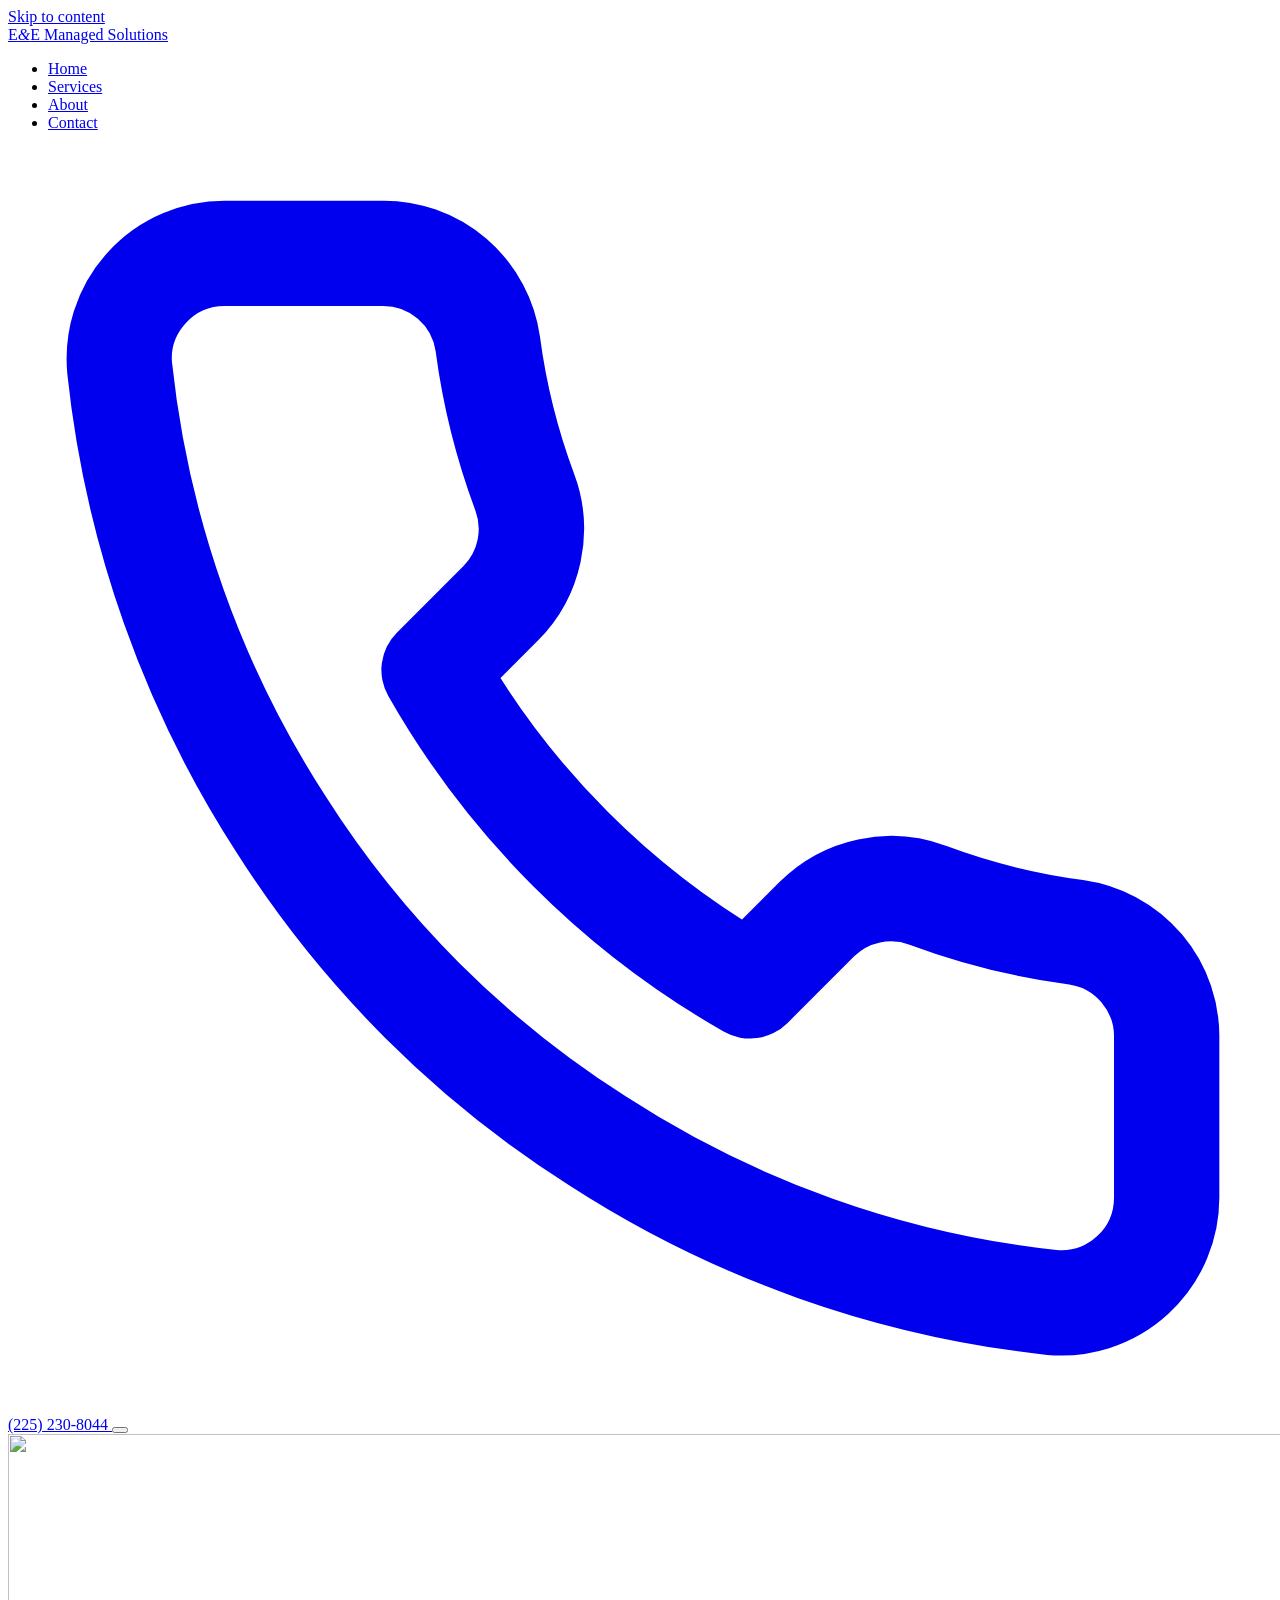
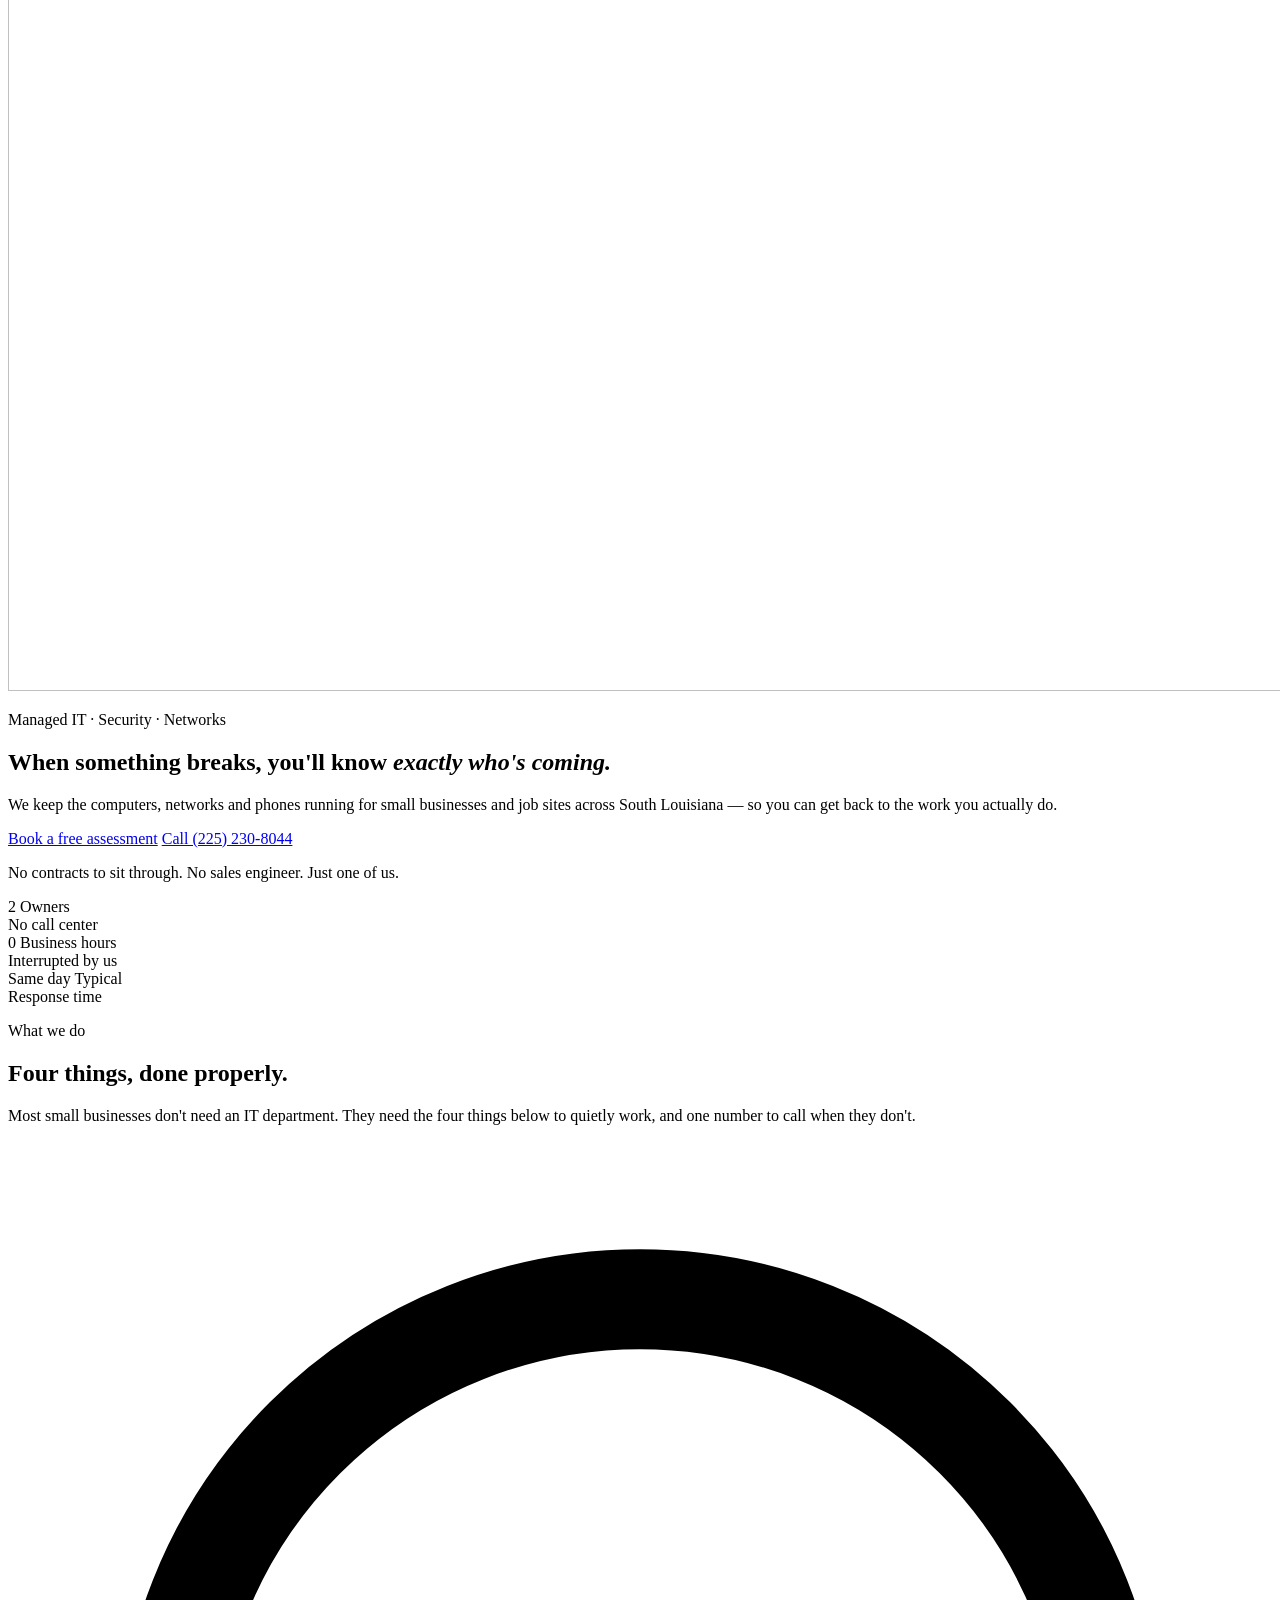
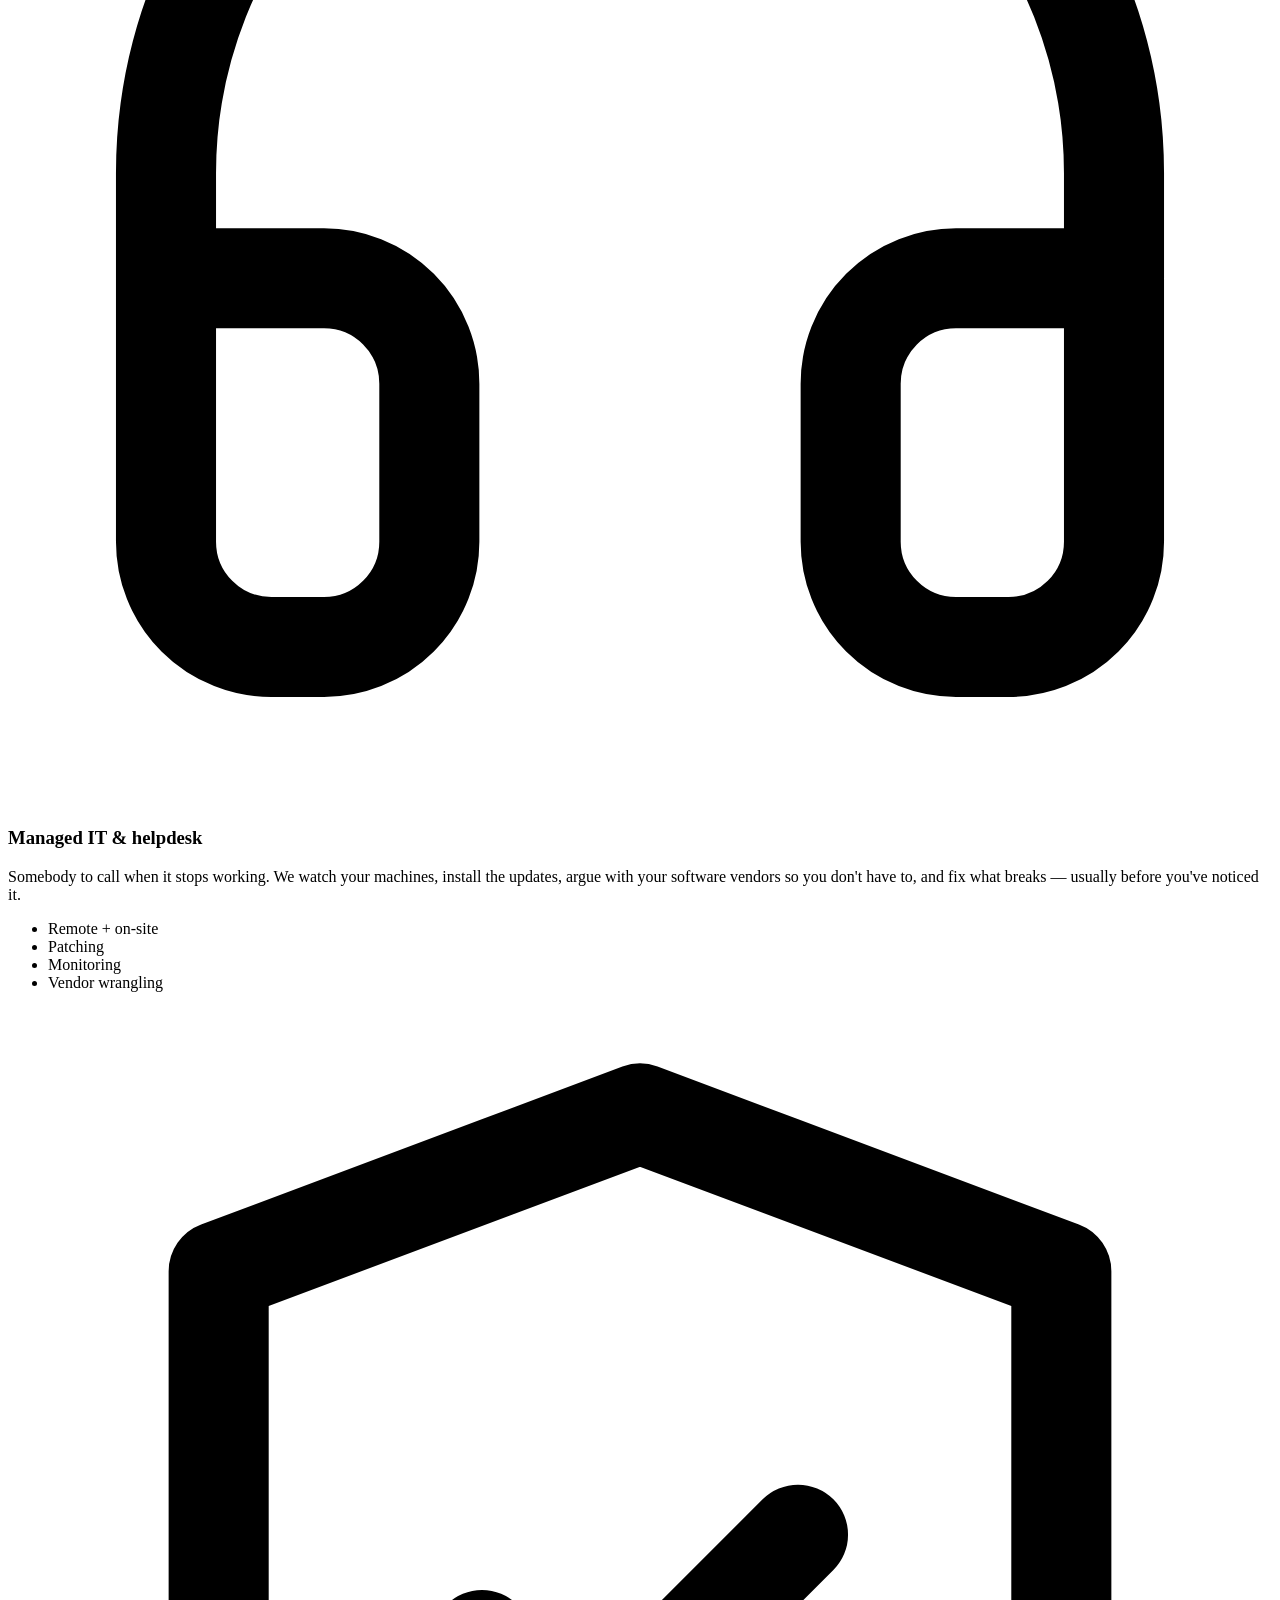
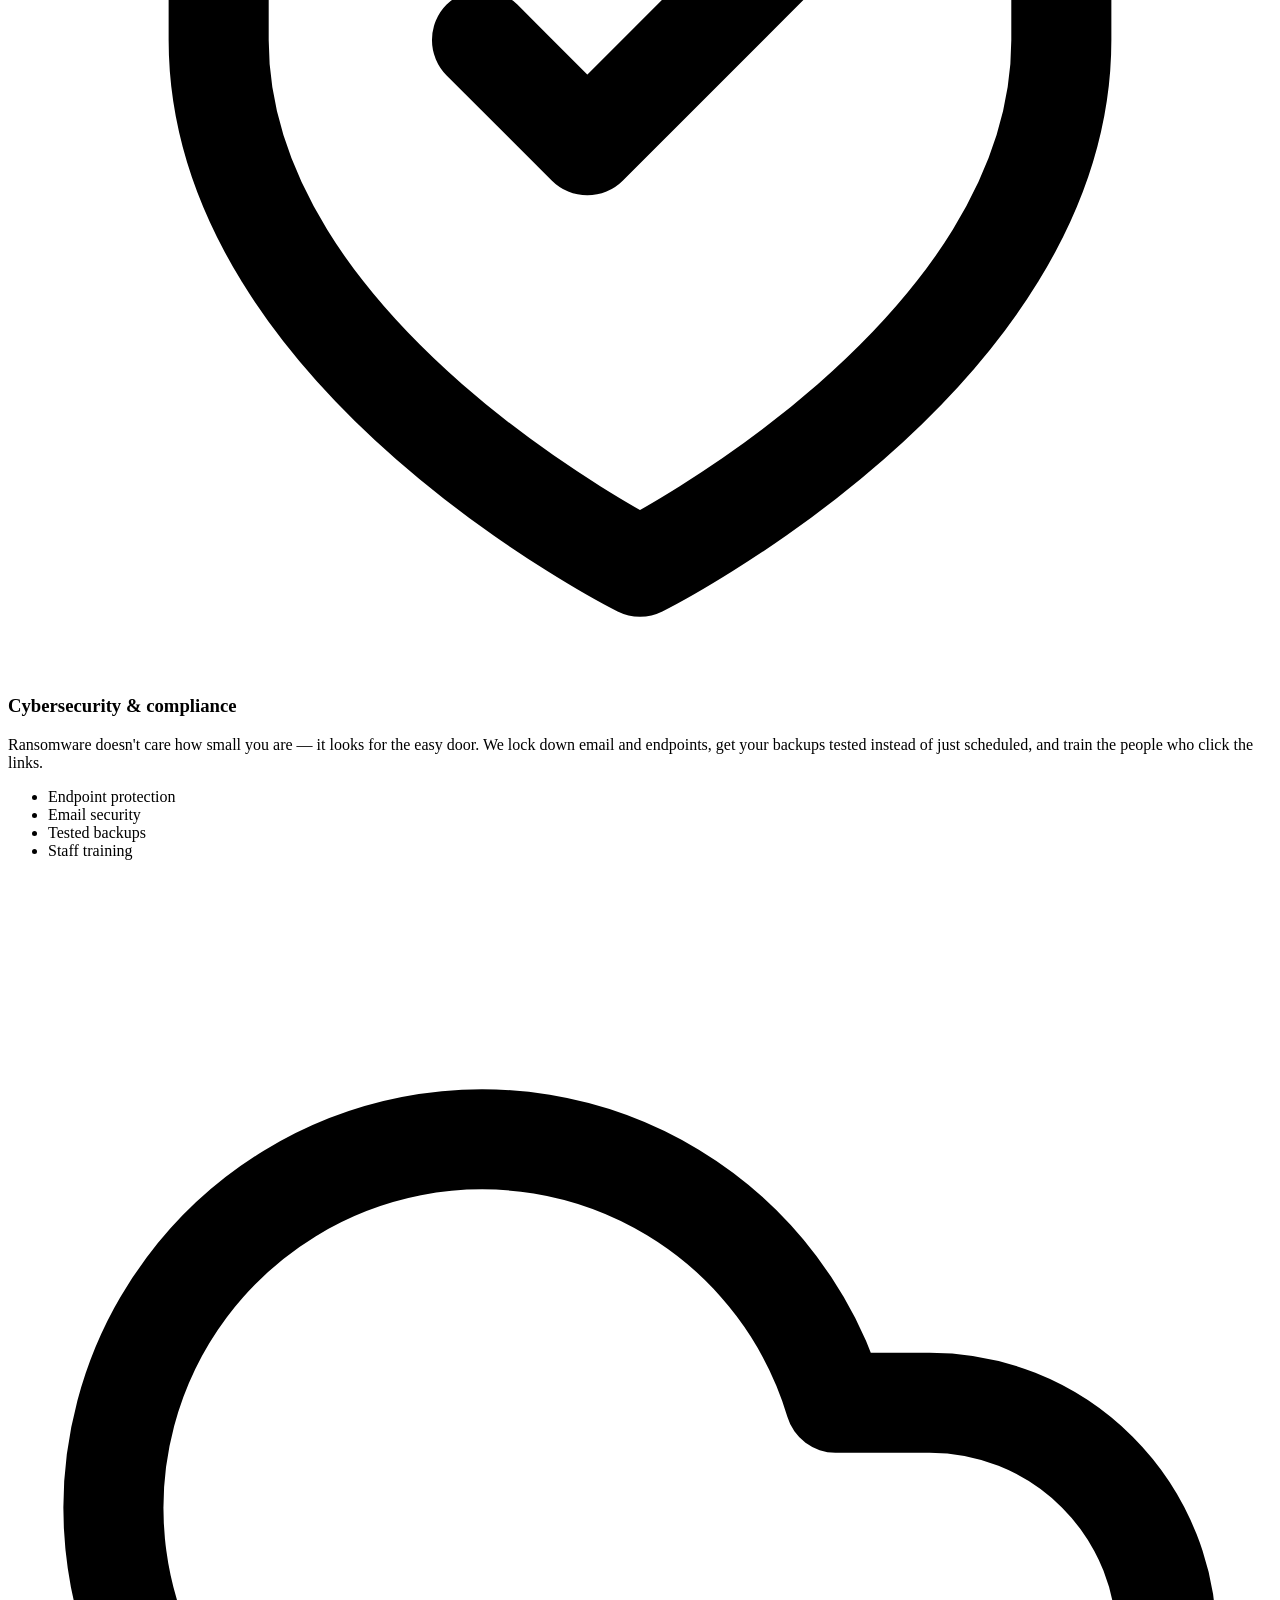
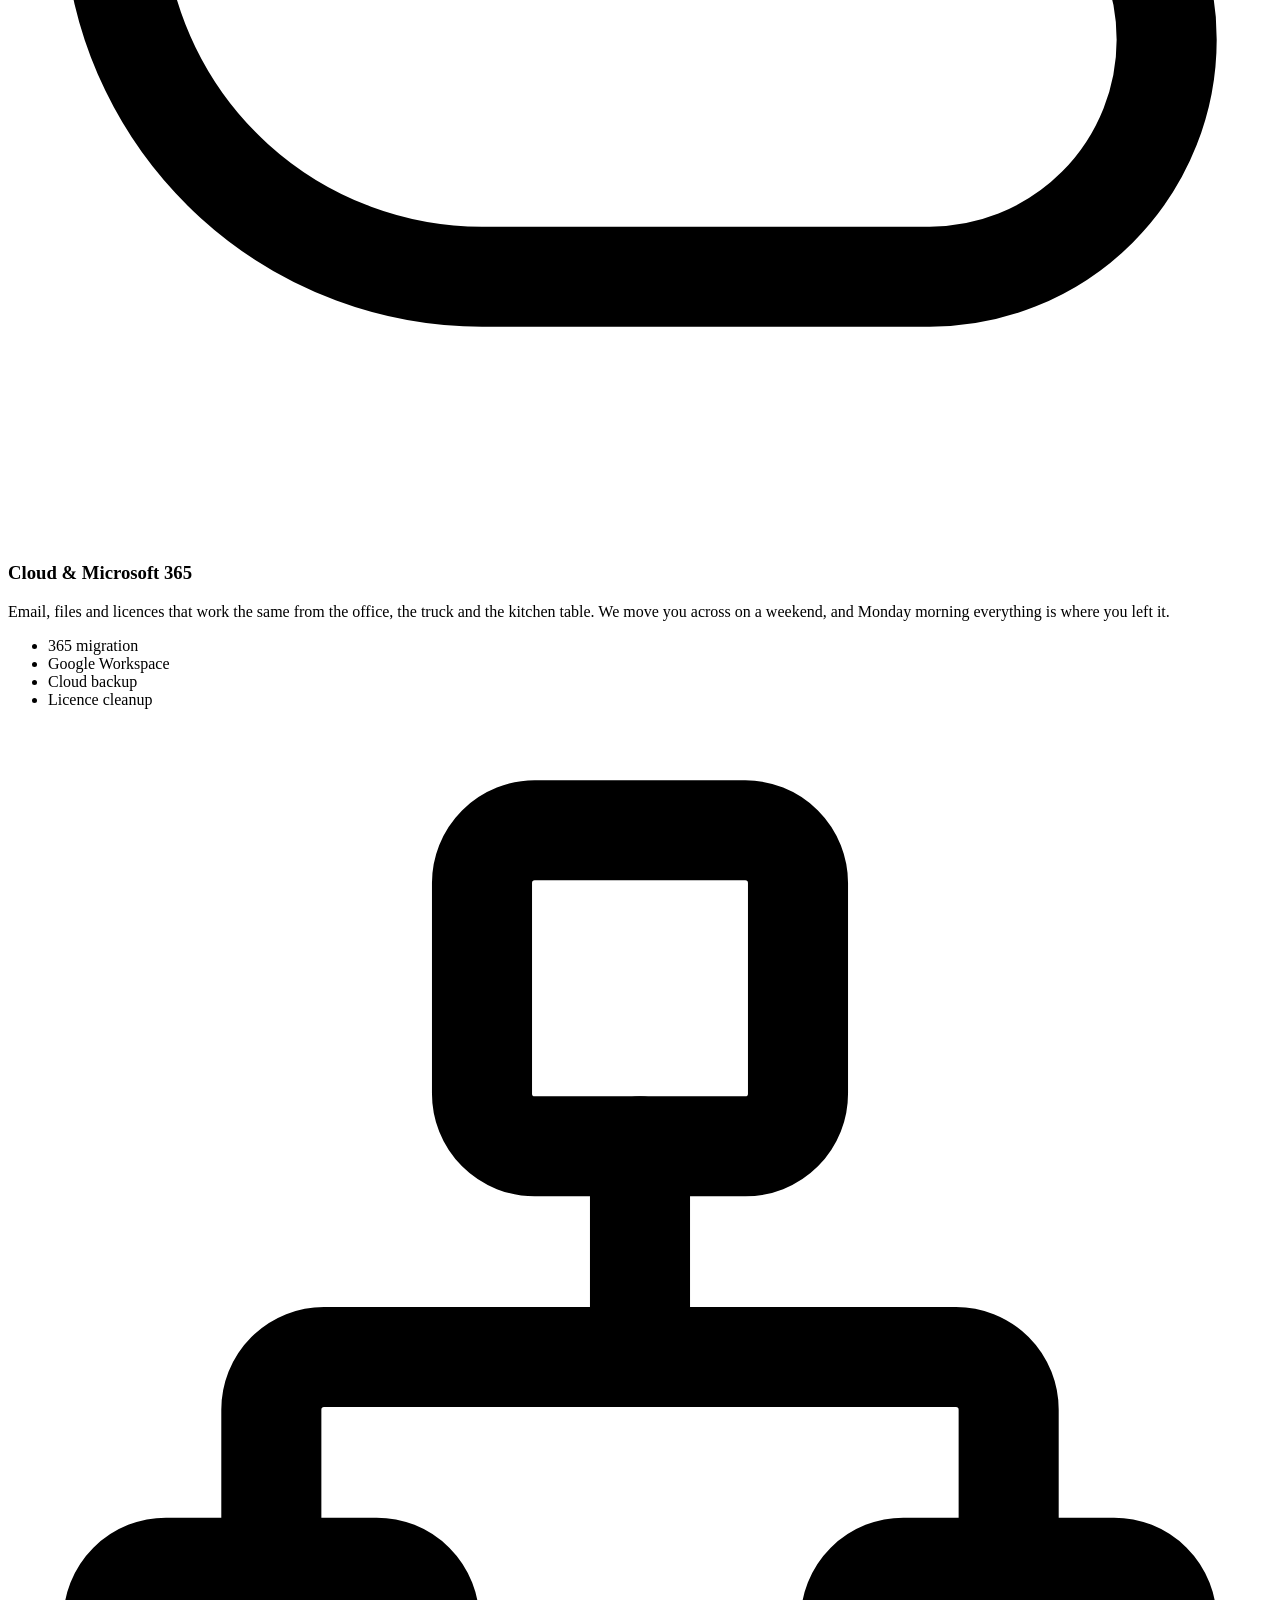
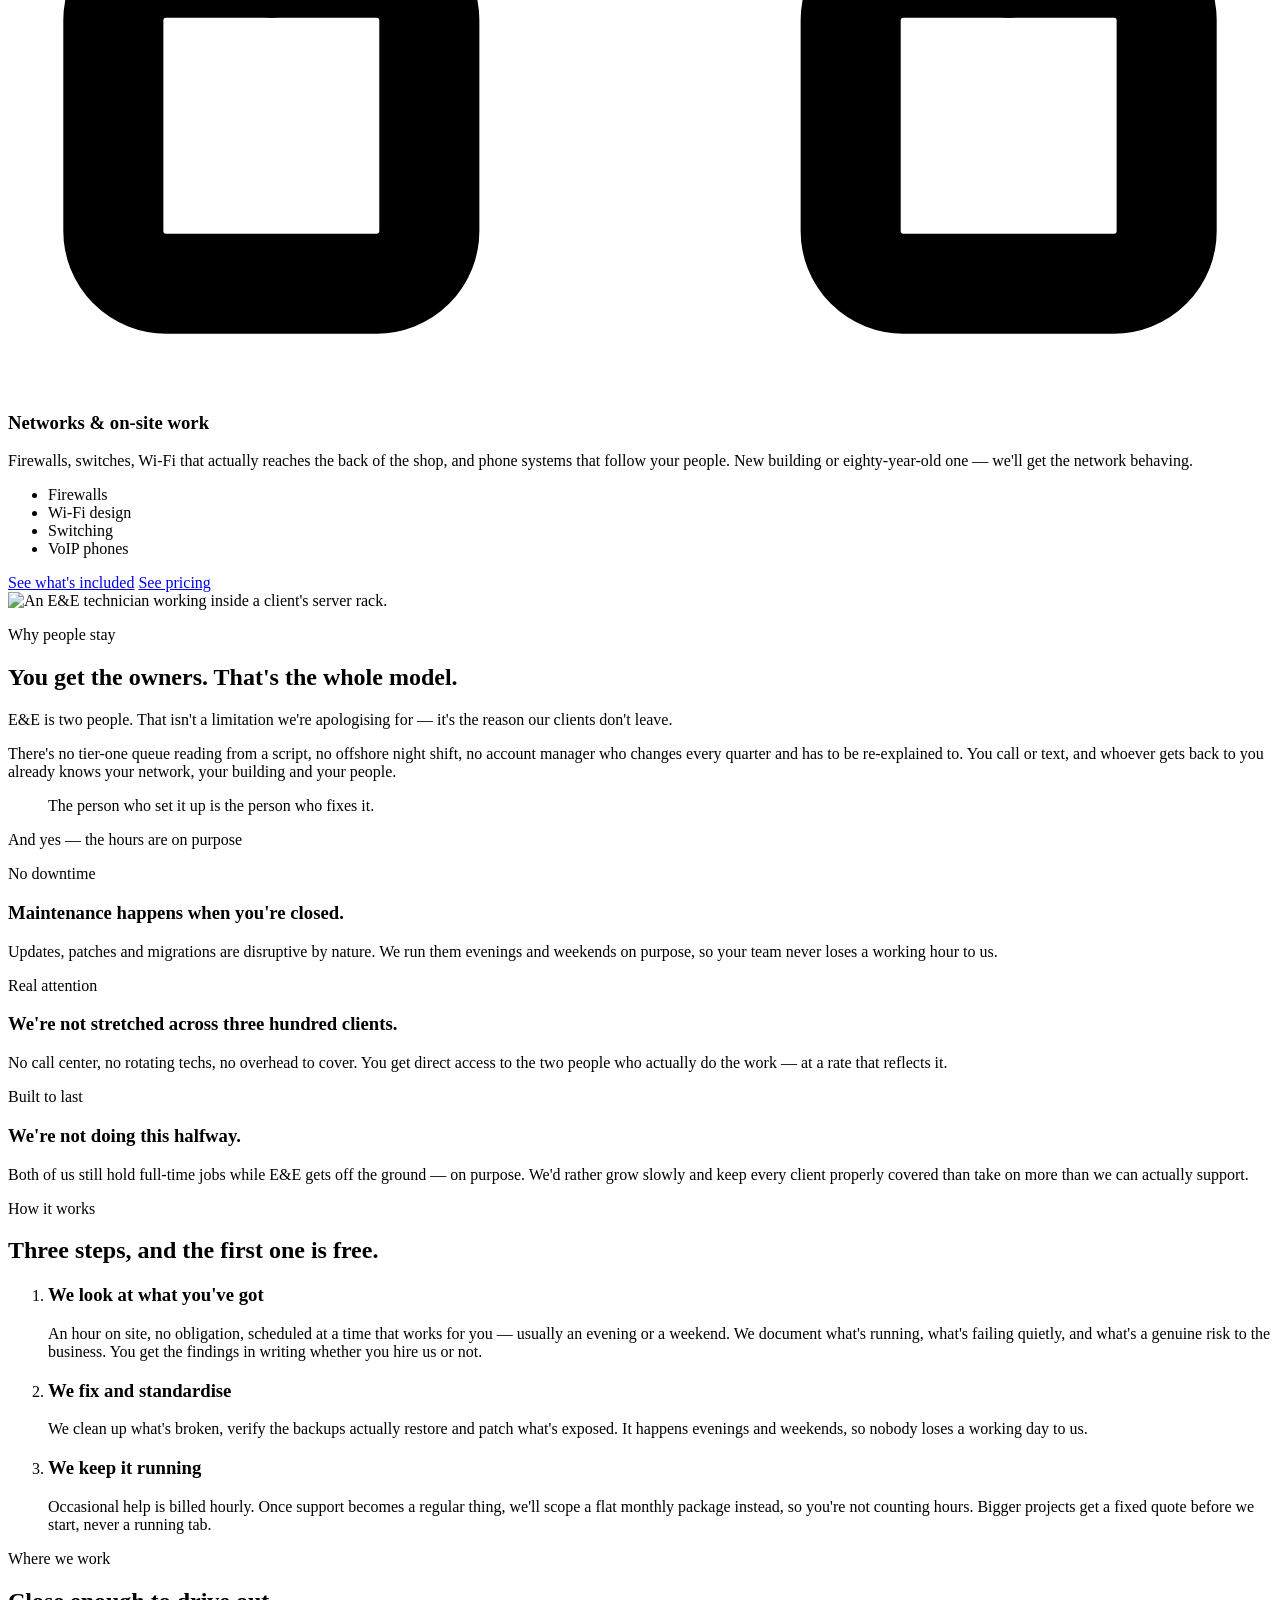
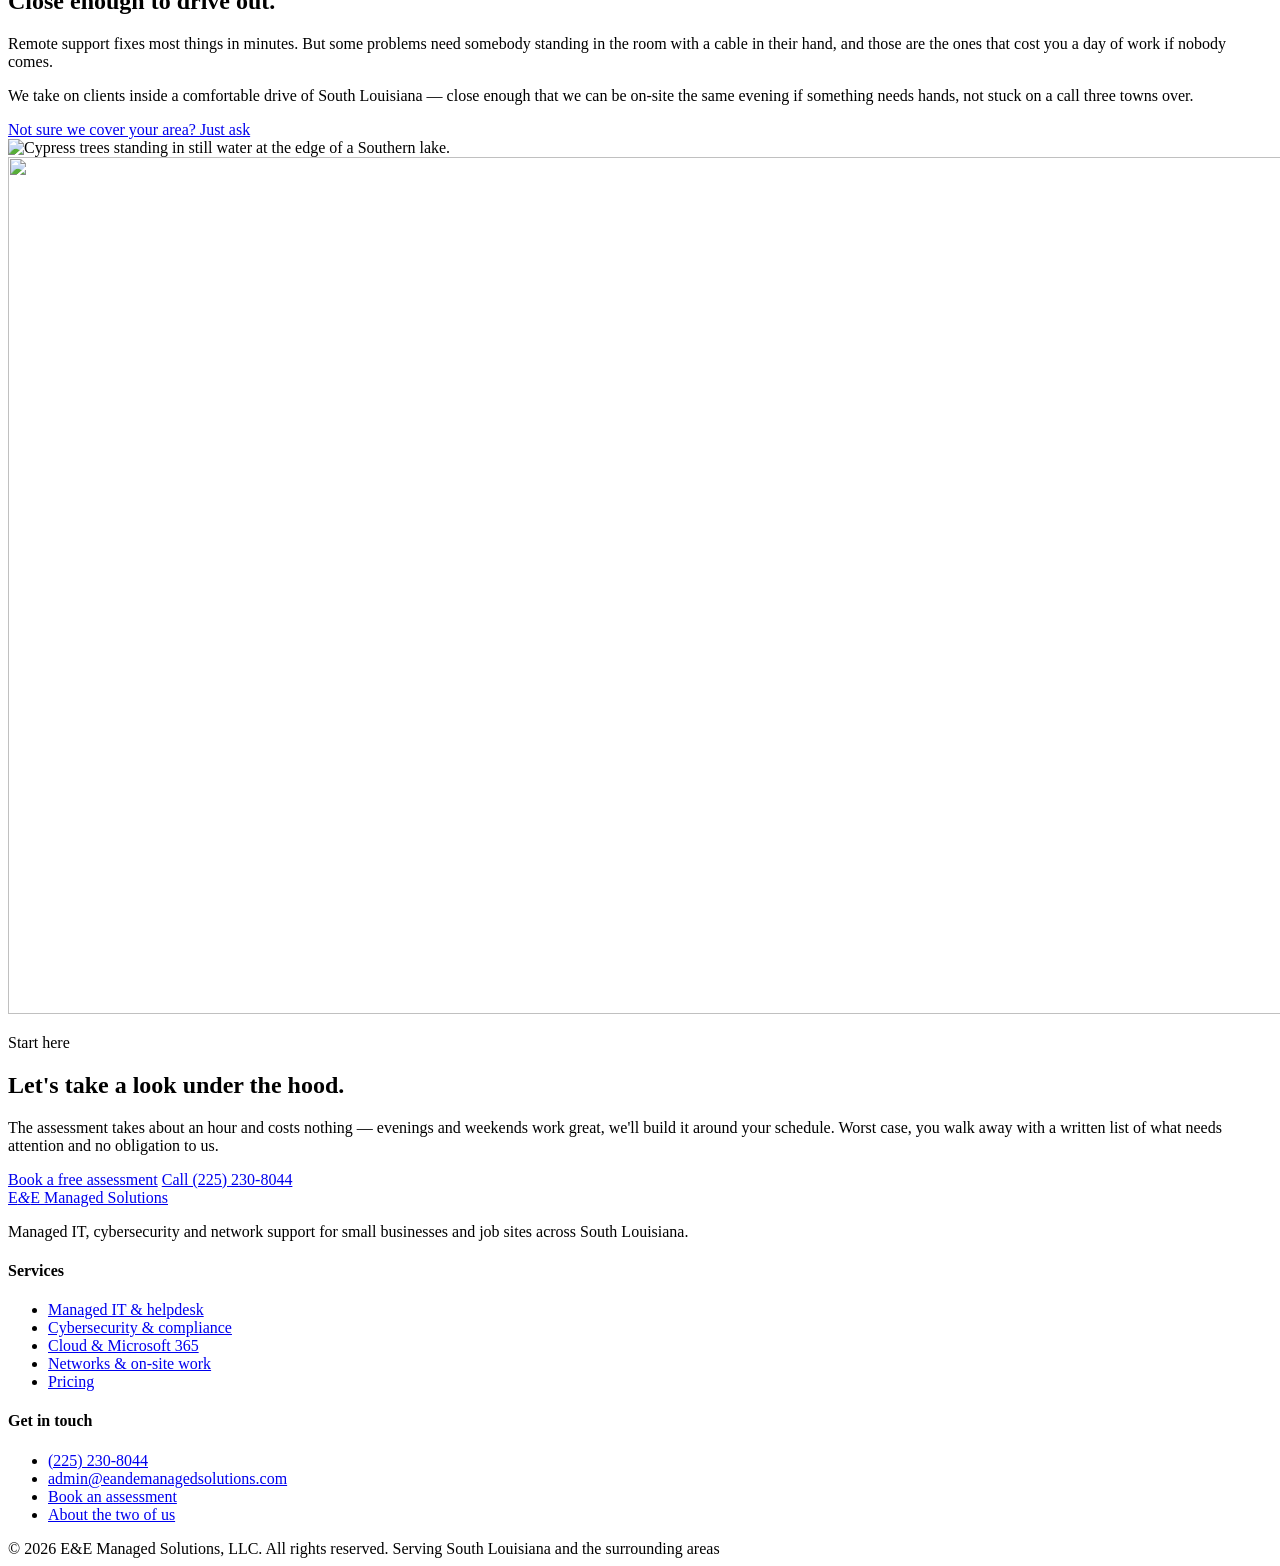
==== index.html @ d0488910 "Rough Draft" ====
<!DOCTYPE html>
<html lang="en">
<head>
<meta charset="utf-8">
<meta name="viewport" content="width=device-width, initial-scale=1">
<title>E&amp;E Managed Solutions — IT support for businesses across South Louisiana</title>
<meta name="description" content="Managed IT, cybersecurity, Microsoft 365 and network support for small businesses and job sites across South Louisiana. Two owners, one number, no ticket queue.">

<meta property="og:type" content="website">
<meta property="og:title" content="E&amp;E Managed Solutions — IT support you can actually reach">
<meta property="og:description" content="Managed IT, cybersecurity, Microsoft 365 and network support for small businesses across South Louisiana.">
<meta property="og:image" content="assets/img/canopy-wide.jpg">
<meta name="theme-color" content="#121A15">

<link rel="icon" href="assets/img/favicon.svg" type="image/svg+xml">
<link rel="preconnect" href="https://fonts.googleapis.com">
<link rel="preconnect" href="https://fonts.gstatic.com" crossorigin>
<link rel="stylesheet" href="https://fonts.googleapis.com/css2?family=Fraunces:ital,opsz,wght,SOFT,WONK@0,9..144,400..800,0..100,0..1;1,9..144,400..800,0..100,0..1&amp;family=Karla:wght@400;500;600;700&amp;family=JetBrains+Mono:wght@400;500;700&amp;display=swap">
<link rel="stylesheet" href="assets/css/style.css">
</head>
<body>

<a class="skip-link" href="#main">Skip to content</a>

<!-- ===================== HEADER ===================== -->
<header class="site-header">
  <div class="shell header-inner">
    <a class="wordmark" href="index.html">
      <span class="wordmark-mark">E<em>&amp;</em>E</span>
      <span class="wordmark-sub">Managed Solutions</span>
    </a>

    <nav class="nav" aria-label="Main">
      <ul class="nav-links">
        <li><a href="index.html" aria-current="page">Home</a></li>
        <li><a href="services.html">Services</a></li>
        <li><a href="about.html">About</a></li>
        <li><a href="contact.html">Contact</a></li>
      </ul>

      <a class="nav-phone" href="tel:+12252308044">
        <svg viewBox="0 0 24 24" fill="none" stroke="currentColor" stroke-width="2" stroke-linecap="round" stroke-linejoin="round" aria-hidden="true"><path d="M22 16.92v3a2 2 0 0 1-2.18 2 19.79 19.79 0 0 1-8.63-3.07 19.5 19.5 0 0 1-6-6 19.79 19.79 0 0 1-3.07-8.67A2 2 0 0 1 4.11 2h3a2 2 0 0 1 2 1.72 12.84 12.84 0 0 0 .7 2.81 2 2 0 0 1-.45 2.11L8.09 9.91a16 16 0 0 0 6 6l1.27-1.27a2 2 0 0 1 2.11-.45 12.84 12.84 0 0 0 2.81.7A2 2 0 0 1 22 16.92z"/></svg>
        <span>(225) 230-8044</span>
      </a>

      <button class="nav-toggle" type="button" aria-expanded="false" aria-label="Open menu" aria-controls="nav-links">
        <span></span>
      </button>
    </nav>
  </div>
</header>

<main id="main">

<!-- ===================== HERO ===================== -->
<section class="hero">
  <div class="hero-media">
    <picture>
      <source srcset="assets/img/canopy-wide.webp" type="image/webp">
      <img src="assets/img/canopy-wide.jpg" alt="" width="2000" height="857" fetchpriority="high" decoding="async">
    </picture>
  </div>
  <div class="hero-scrim"></div>

  <div class="shell">
    <div class="hero-inner">
      <p class="eyebrow">Managed IT &middot; Security &middot; Networks</p>

      <h1>When something breaks, you'll know <em>exactly who's coming.</em></h1>

      <p class="lead">
        We keep the computers, networks and phones running for small businesses and
        job sites across South Louisiana — so you can get back to the work you
        actually do.
      </p>

      <div class="btn-row">
        <a class="btn btn-primary" href="contact.html">Book a free assessment</a>
        <a class="btn btn-ghost" href="tel:+12252308044">Call (225) 230-8044</a>
      </div>

      <p class="hero-note">No contracts to sit through. No sales engineer. Just one of us.</p>
    </div>
  </div>
</section>

<!-- ===================== TRUST STRIP ===================== -->
<section class="strip">
  <div class="shell">
    <div class="strip-grid">
      <div class="strip-item">
        <span class="strip-value">2</span>
        <span class="strip-label">Owners<br>No call center</span>
      </div>
      <div class="strip-item">
        <span class="strip-value">0</span>
        <span class="strip-label">Business hours<br>Interrupted by us</span>
      </div>
      <div class="strip-item">
        <span class="strip-value">Same day</span>
        <span class="strip-label">Typical<br>Response time</span>
      </div>
    </div>
  </div>
</section>

<!-- ===================== SERVICES ===================== -->
<section class="section clearing" id="services">
  <div class="shell">
    <div class="head reveal">
      <p class="eyebrow">What we do</p>
      <h2>Four things, done properly.</h2>
      <p class="lead">
        Most small businesses don't need an IT department. They need the four
        things below to quietly work, and one number to call when they don't.
      </p>
    </div>

    <div class="card-grid">
      <article class="card reveal">
        <div class="card-icon">
          <svg viewBox="0 0 24 24" fill="none" stroke="currentColor" stroke-width="1.9" stroke-linecap="round" stroke-linejoin="round" aria-hidden="true"><path d="M3 14h3a2 2 0 0 1 2 2v3a2 2 0 0 1-2 2H5a2 2 0 0 1-2-2v-7a9 9 0 0 1 18 0v7a2 2 0 0 1-2 2h-1a2 2 0 0 1-2-2v-3a2 2 0 0 1 2-2h3"/></svg>
        </div>
        <h3>Managed IT &amp; helpdesk</h3>
        <p class="card-body">
          Somebody to call when it stops working. We watch your machines, install
          the updates, argue with your software vendors so you don't have to, and
          fix what breaks — usually before you've noticed it.
        </p>
        <ul class="card-list">
          <li>Remote + on-site</li>
          <li>Patching</li>
          <li>Monitoring</li>
          <li>Vendor wrangling</li>
        </ul>
      </article>

      <article class="card reveal">
        <div class="card-icon">
          <svg viewBox="0 0 24 24" fill="none" stroke="currentColor" stroke-width="1.9" stroke-linecap="round" stroke-linejoin="round" aria-hidden="true"><path d="M12 22s8-4 8-10V5l-8-3-8 3v7c0 6 8 10 8 10z"/><path d="m9 12 2 2 4-4"/></svg>
        </div>
        <h3>Cybersecurity &amp; compliance</h3>
        <p class="card-body">
          Ransomware doesn't care how small you are — it looks for the easy door.
          We lock down email and endpoints, get your backups tested instead of
          just scheduled, and train the people who click the links.
        </p>
        <ul class="card-list">
          <li>Endpoint protection</li>
          <li>Email security</li>
          <li>Tested backups</li>
          <li>Staff training</li>
        </ul>
      </article>

      <article class="card reveal">
        <div class="card-icon">
          <svg viewBox="0 0 24 24" fill="none" stroke="currentColor" stroke-width="1.9" stroke-linecap="round" stroke-linejoin="round" aria-hidden="true"><path d="M17.5 19H9a7 7 0 1 1 6.71-9h1.79a4.5 4.5 0 1 1 0 9Z"/></svg>
        </div>
        <h3>Cloud &amp; Microsoft 365</h3>
        <p class="card-body">
          Email, files and licences that work the same from the office, the truck
          and the kitchen table. We move you across on a weekend, and Monday
          morning everything is where you left it.
        </p>
        <ul class="card-list">
          <li>365 migration</li>
          <li>Google Workspace</li>
          <li>Cloud backup</li>
          <li>Licence cleanup</li>
        </ul>
      </article>

      <article class="card reveal">
        <div class="card-icon">
          <svg viewBox="0 0 24 24" fill="none" stroke="currentColor" stroke-width="1.9" stroke-linecap="round" stroke-linejoin="round" aria-hidden="true"><rect x="16" y="16" width="6" height="6" rx="1"/><rect x="2" y="16" width="6" height="6" rx="1"/><rect x="9" y="2" width="6" height="6" rx="1"/><path d="M5 16v-3a1 1 0 0 1 1-1h12a1 1 0 0 1 1 1v3"/><path d="M12 12V8"/></svg>
        </div>
        <h3>Networks &amp; on-site work</h3>
        <p class="card-body">
          Firewalls, switches, Wi-Fi that actually reaches the back of the shop,
          and phone systems that follow your people. New building or
          eighty-year-old one — we'll get the network behaving.
        </p>
        <ul class="card-list">
          <li>Firewalls</li>
          <li>Wi-Fi design</li>
          <li>Switching</li>
          <li>VoIP phones</li>
        </ul>
      </article>
    </div>

    <div class="btn-row reveal">
      <a class="btn btn-ghost" href="services.html">See what's included</a>
      <a class="btn btn-ghost" href="services.html#pricing">See pricing</a>
    </div>
  </div>
</section>

<!-- ===================== THE MODEL ===================== -->
<section class="section shade">
  <div class="shell">
    <div class="split">
      <div class="split-media reveal">
        <picture>
          <source srcset="assets/img/onsite-tall.webp" type="image/webp">
          <img src="assets/img/onsite-tall.jpg" alt="An E&amp;E technician working inside a client's server rack." width="1100" height="1375" loading="lazy" decoding="async">
        </picture>
      </div>

      <div class="reveal">
        <p class="eyebrow">Why people stay</p>
        <h2>You get the owners. That's the whole model.</h2>
        <p class="lead">
          E&amp;E is two people. That isn't a limitation we're apologising for —
          it's the reason our clients don't leave.
        </p>
        <p class="lead" style="margin-top:1rem">
          There's no tier-one queue reading from a script, no offshore night
          shift, no account manager who changes every quarter and has to be
          re-explained to. You call or text, and whoever gets back to you
          already knows your network, your building and your people.
        </p>

        <blockquote class="split-quote">
          The person who set it up is the person who fixes it.
        </blockquote>
      </div>
    </div>

    <div style="margin-top:var(--s-6);padding-top:var(--s-5);border-top:1px solid var(--thicket)">
      <p class="eyebrow">And yes — the hours are on purpose</p>
      <div class="values reveal" style="margin-top:var(--s-4)">
        <div class="value">
          <div class="value-key">No downtime</div>
          <div>
            <h3>Maintenance happens when you're closed.</h3>
            <p>
              Updates, patches and migrations are disruptive by nature. We run
              them evenings and weekends on purpose, so your team never loses a
              working hour to us.
            </p>
          </div>
        </div>

        <div class="value">
          <div class="value-key">Real attention</div>
          <div>
            <h3>We're not stretched across three hundred clients.</h3>
            <p>
              No call center, no rotating techs, no overhead to cover. You get
              direct access to the two people who actually do the work — at a
              rate that reflects it.
            </p>
          </div>
        </div>

        <div class="value">
          <div class="value-key">Built to last</div>
          <div>
            <h3>We're not doing this halfway.</h3>
            <p>
              Both of us still hold full-time jobs while E&amp;E gets off the
              ground — on purpose. We'd rather grow slowly and keep every
              client properly covered than take on more than we can actually
              support.
            </p>
          </div>
        </div>
      </div>
    </div>
  </div>
</section>

<!-- ===================== PROCESS ===================== -->
<section class="section clearing">
  <div class="shell">
    <div class="head reveal">
      <p class="eyebrow">How it works</p>
      <h2>Three steps, and the first one is free.</h2>
    </div>

    <ol class="steps">
      <li class="step reveal">
        <h3>We look at what you've got</h3>
        <p>
          An hour on site, no obligation, scheduled at a time that works for
          you — usually an evening or a weekend. We document what's running,
          what's failing quietly, and what's a genuine risk to the business.
          You get the findings in writing whether you hire us or not.
        </p>
      </li>
      <li class="step reveal">
        <h3>We fix and standardise</h3>
        <p>
          We clean up what's broken, verify the backups actually restore and
          patch what's exposed. It happens evenings and weekends, so nobody
          loses a working day to us.
        </p>
      </li>
      <li class="step reveal">
        <h3>We keep it running</h3>
        <p>
          Occasional help is billed hourly. Once support becomes a regular
          thing, we'll scope a flat monthly package instead, so you're not
          counting hours. Bigger projects get a fixed quote before we start,
          never a running tab.
        </p>
      </li>
    </ol>
  </div>
</section>

<!-- ===================== SERVICE AREA ===================== -->
<section class="section shade">
  <div class="shell">
    <div class="split">
      <div>
        <p class="eyebrow">Where we work</p>
        <h2>Close enough to drive out.</h2>
        <p class="lead">
          Remote support fixes most things in minutes. But some problems need
          somebody standing in the room with a cable in their hand, and those
          are the ones that cost you a day of work if nobody comes.
        </p>
        <p class="lead" style="margin-top:1rem">
          We take on clients inside a comfortable drive of South Louisiana — close
          enough that we can be on-site the same evening if something needs
          hands, not stuck on a call three towns over.
        </p>
        <div class="btn-row">
          <a class="btn btn-primary" href="contact.html">Not sure we cover your area? Just ask</a>
        </div>
      </div>

      <div class="split-media is-wide reveal">
        <picture>
          <source srcset="assets/img/cypress-wide.webp" type="image/webp">
          <img src="assets/img/cypress-wide.jpg" alt="Cypress trees standing in still water at the edge of a Southern lake." width="2000" height="1125" loading="lazy" decoding="async">
        </picture>
      </div>
    </div>
  </div>
</section>

<!-- ===================== CTA ===================== -->
<section class="section shade cta-band">
  <div class="cta-media">
    <picture>
      <source srcset="assets/img/moss-band.webp" type="image/webp">
      <img src="assets/img/moss-band.jpg" alt="" width="2000" height="857" loading="lazy" decoding="async">
    </picture>
  </div>

  <div class="shell">
    <p class="eyebrow" style="justify-content:center">Start here</p>
    <h2>Let's take a look under the hood.</h2>
    <p class="lead">
      The assessment takes about an hour and costs nothing — evenings and
      weekends work great, we'll build it around your schedule. Worst case,
      you walk away with a written list of what needs attention and no
      obligation to us.
    </p>
    <div class="btn-row">
      <a class="btn btn-primary" href="contact.html">Book a free assessment</a>
      <a class="btn btn-ghost" href="tel:+12252308044">Call (225) 230-8044</a>
    </div>
  </div>
</section>

</main>

<!-- ===================== FOOTER ===================== -->
<footer class="site-footer">
  <div class="shell">
    <div class="footer-grid">
      <div class="footer-brand">
        <a class="wordmark" href="index.html">
          <span class="wordmark-mark">E<em>&amp;</em>E</span>
          <span class="wordmark-sub">Managed Solutions</span>
        </a>
        <p class="footer-blurb">
          Managed IT, cybersecurity and network support for small businesses and
          job sites across South Louisiana.
        </p>
      </div>

      <div class="footer-col">
        <h4>Services</h4>
        <ul>
          <li><a href="services.html#managed-it">Managed IT &amp; helpdesk</a></li>
          <li><a href="services.html#security">Cybersecurity &amp; compliance</a></li>
          <li><a href="services.html#cloud">Cloud &amp; Microsoft 365</a></li>
          <li><a href="services.html#networks">Networks &amp; on-site work</a></li>
          <li><a href="services.html#pricing">Pricing</a></li>
        </ul>
      </div>

      <div class="footer-col">
        <h4>Get in touch</h4>
        <ul>
          <li><a class="footer-contact" href="tel:+12252308044">(225) 230-8044</a></li>
          <li><a class="footer-contact" href="mailto:admin@eandemanagedsolutions.com">admin@eandemanagedsolutions.com</a></li>
          <li><a href="contact.html">Book an assessment</a></li>
          <li><a href="about.html">About the two of us</a></li>
        </ul>
      </div>
    </div>

    <div class="footer-base">
      <span>&copy; <span data-year>2026</span> E&amp;E Managed Solutions, LLC. All rights reserved.</span>
      <span>Serving South Louisiana and the surrounding areas</span>
    </div>
  </div>
</footer>

<script src="assets/js/main.js" defer></script>

<script type="application/ld+json">
{
  "@context": "https://schema.org",
  "@type": "ProfessionalService",
  "name": "E&E Managed Solutions, LLC",
  "description": "Managed IT services, cybersecurity, Microsoft 365 and network support for small businesses.",
  "email": "admin@eandemanagedsolutions.com",
  "telephone": "+1-225-230-8044",
  "areaServed": "South Louisiana",
  "priceRange": "$$",
  "serviceType": [
    "Managed IT Services",
    "Cybersecurity",
    "Cloud Migration",
    "Network Installation"
  ]
}
</script>

</body>
</html>
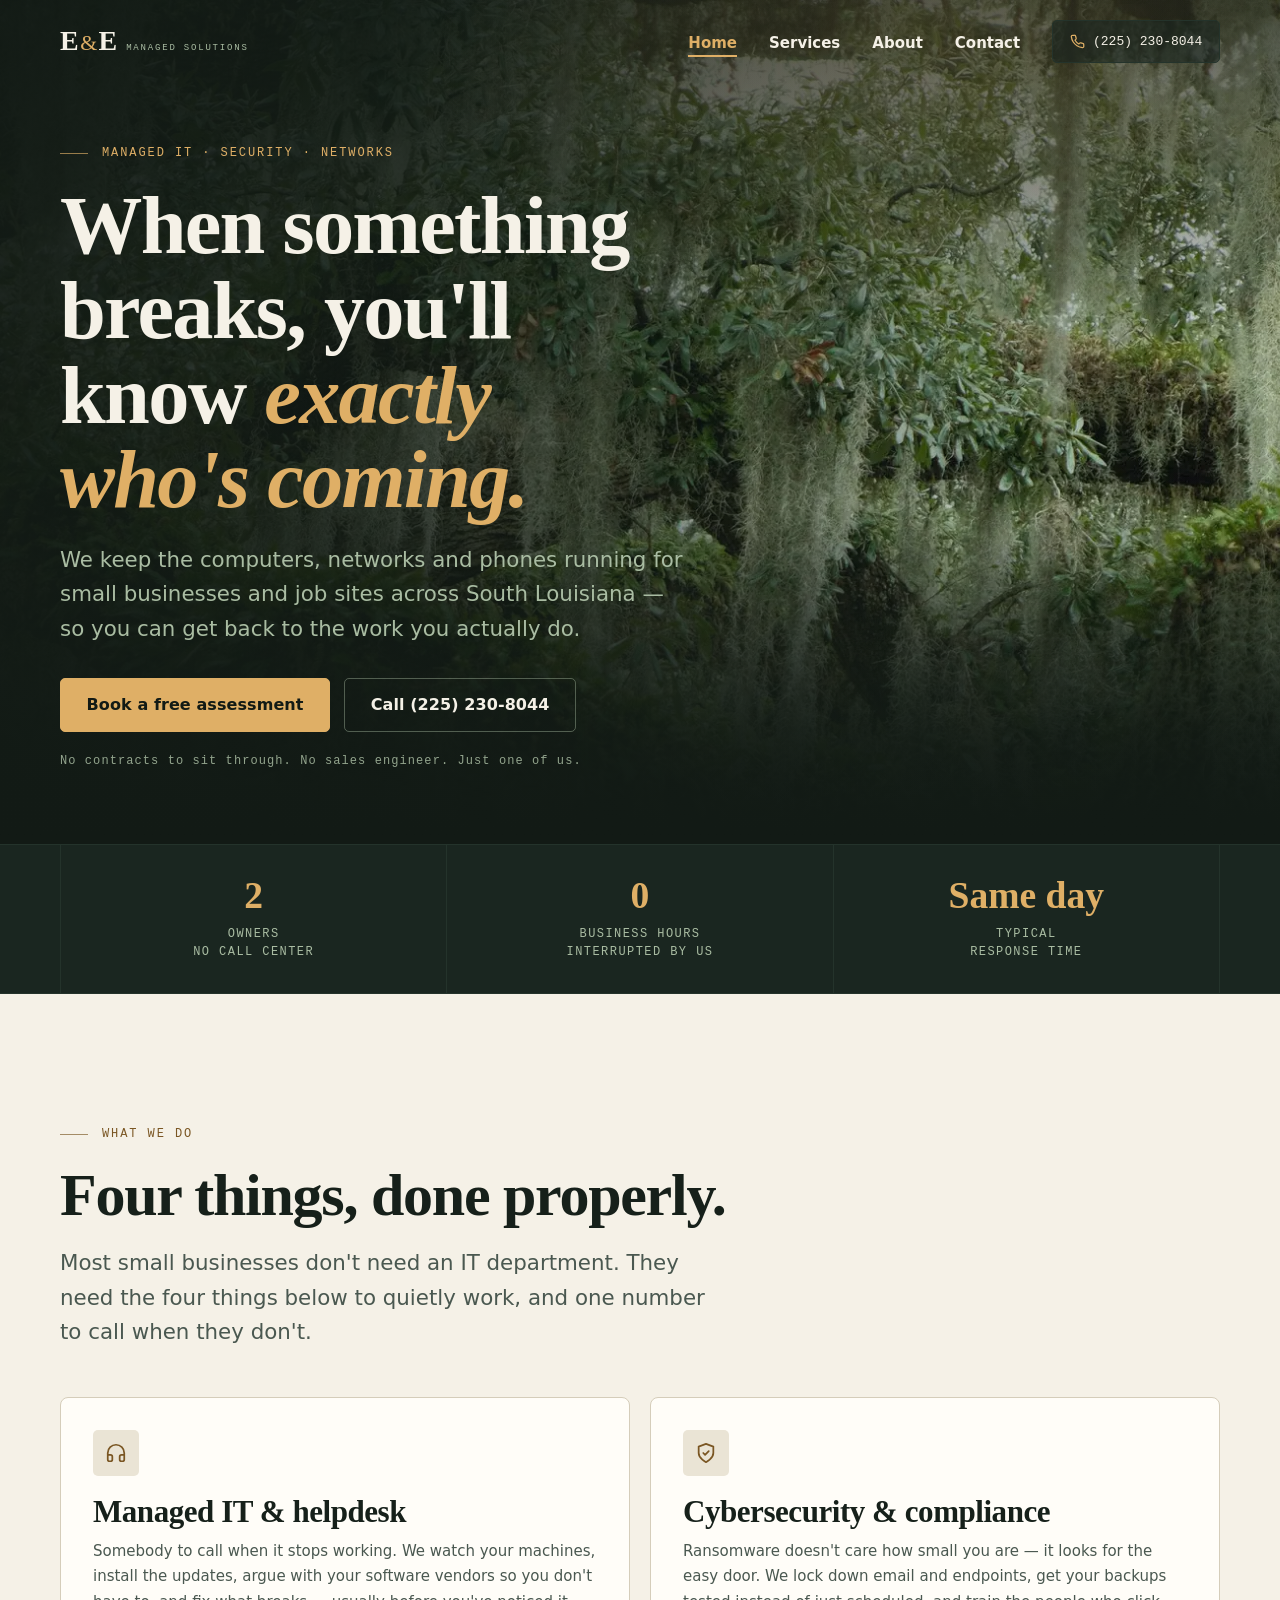
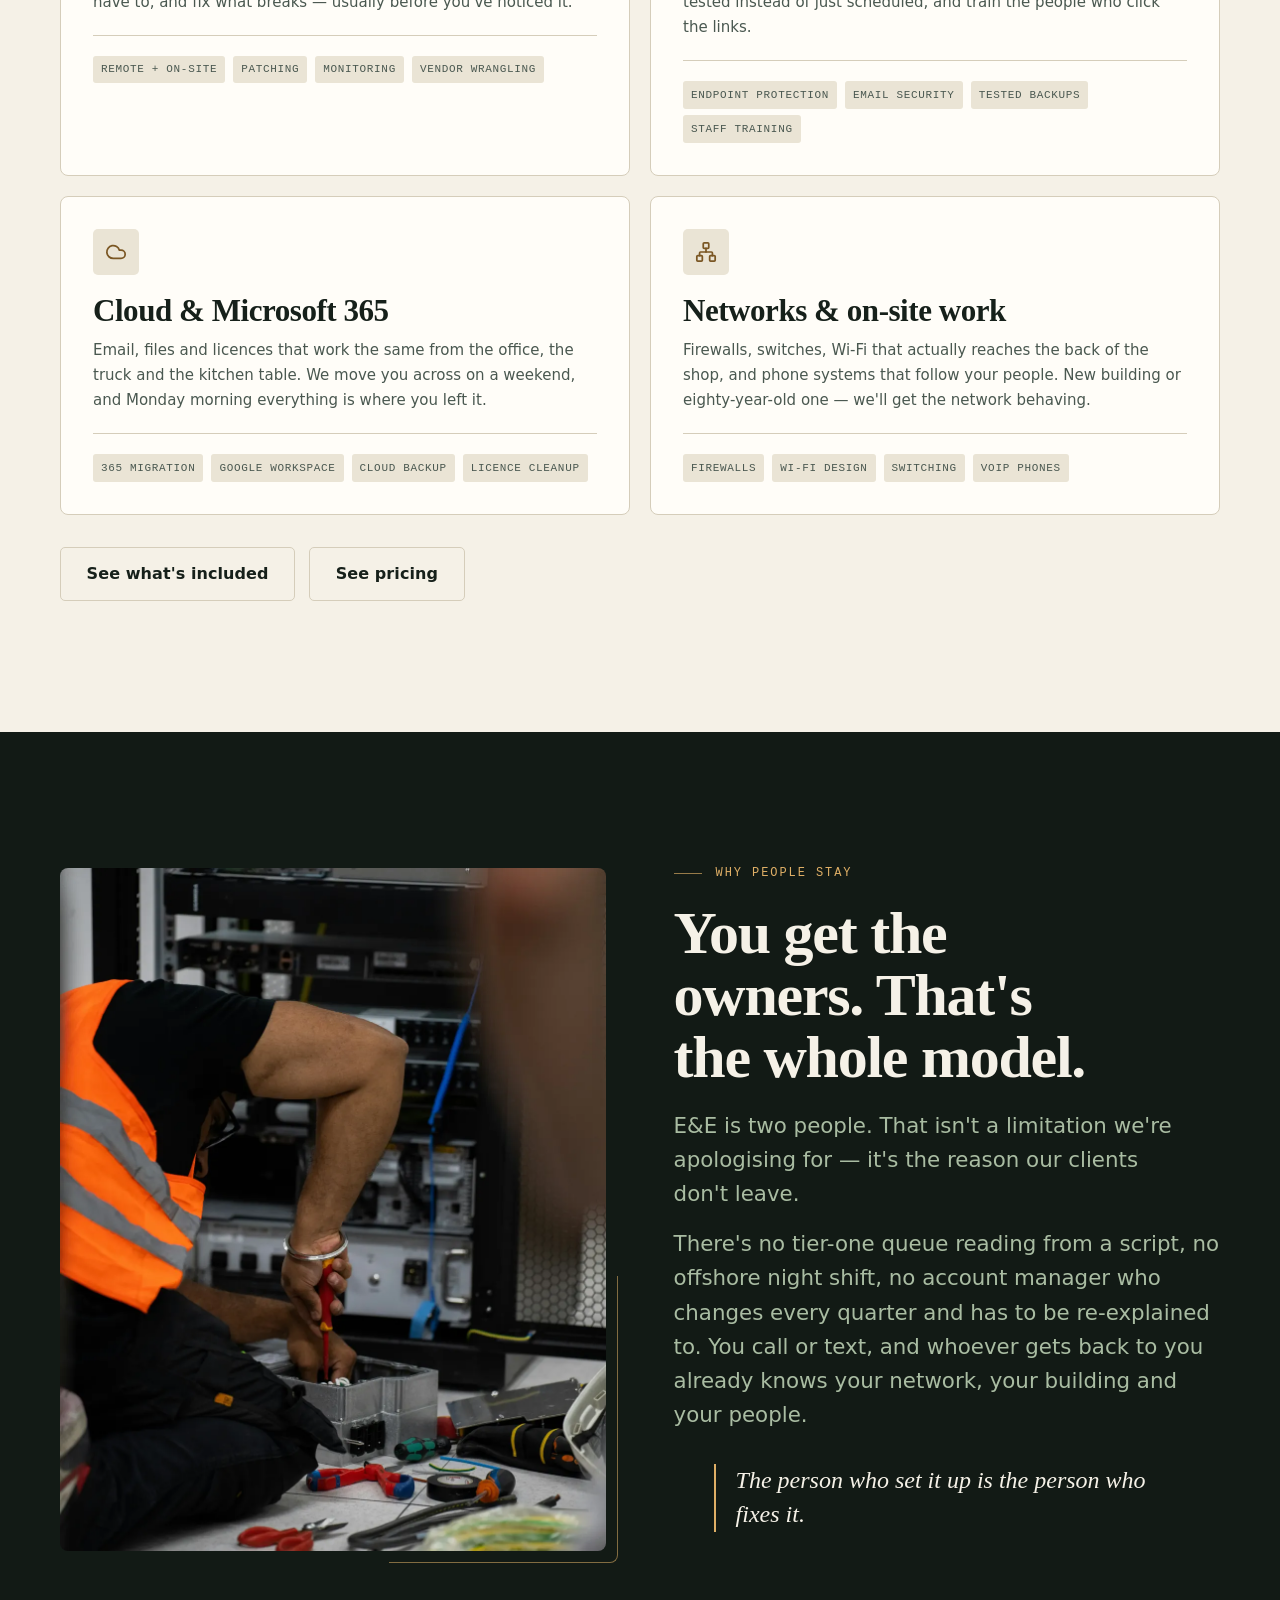
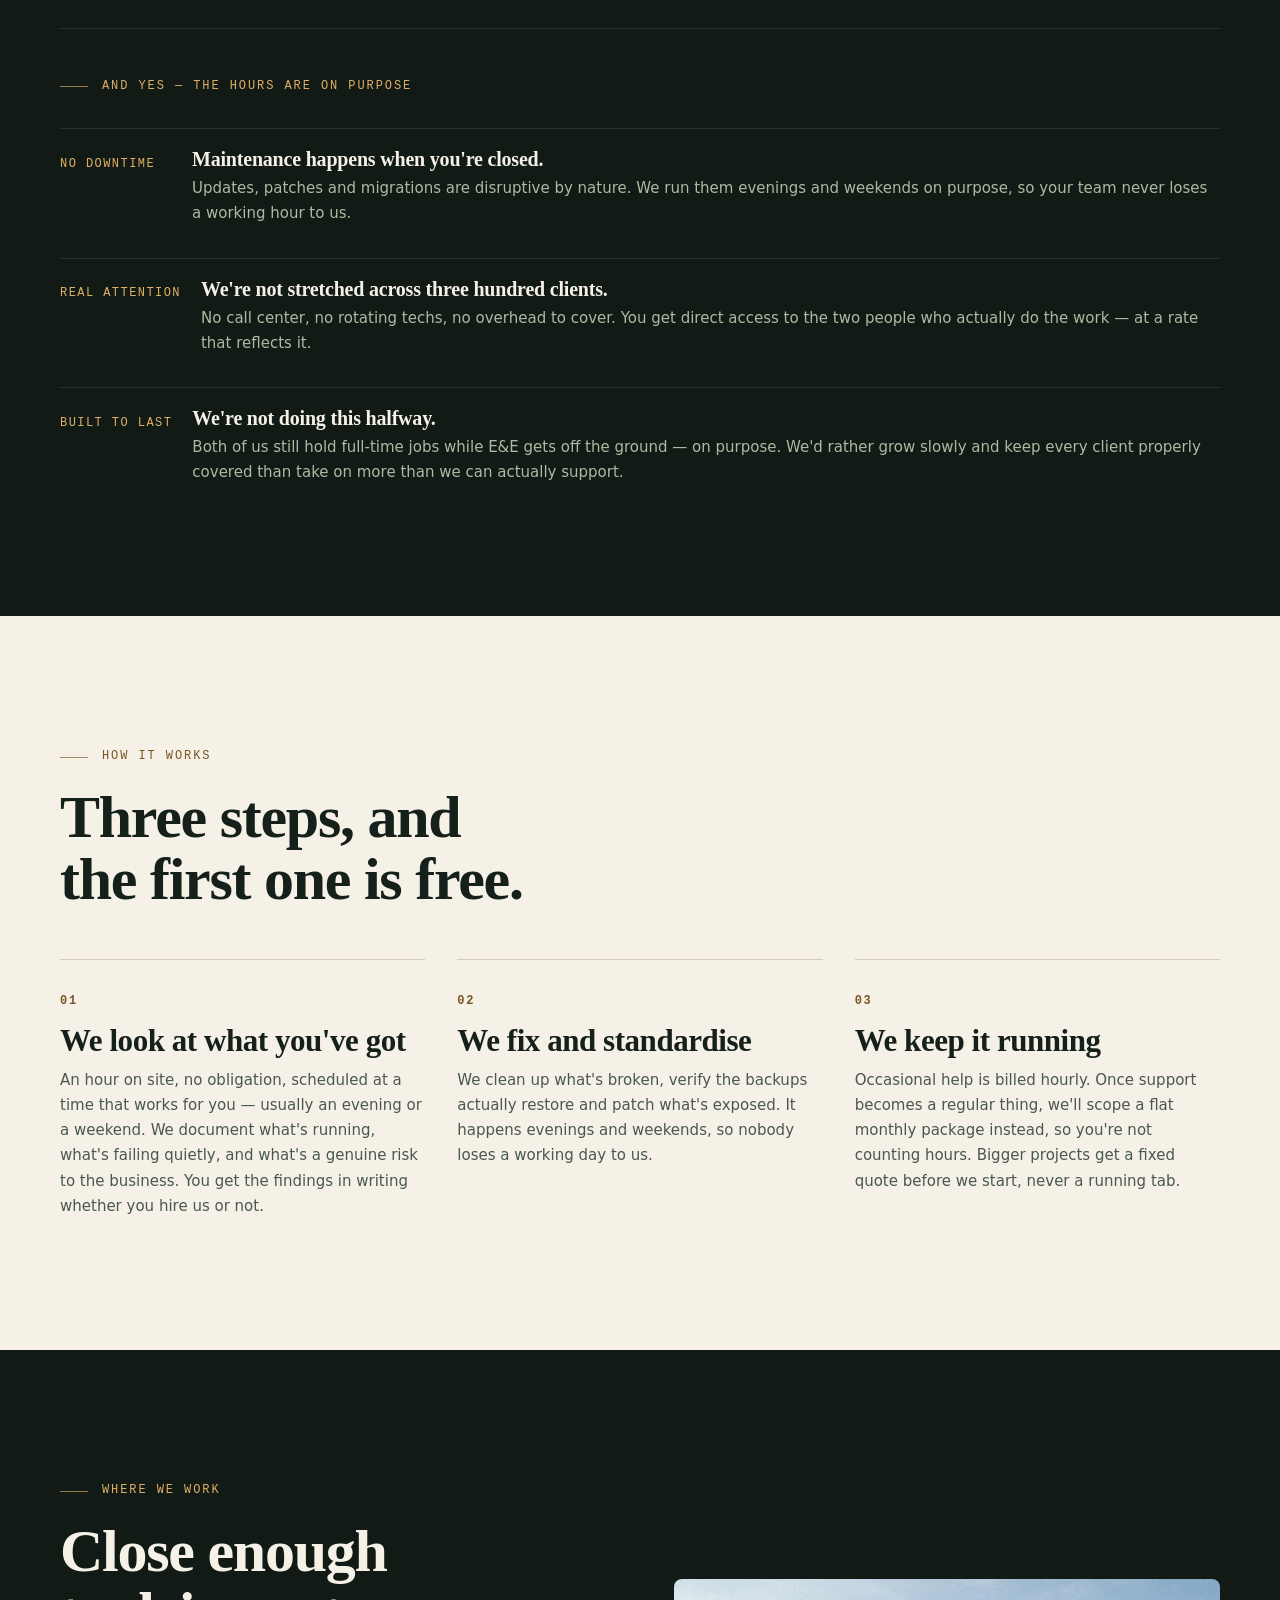
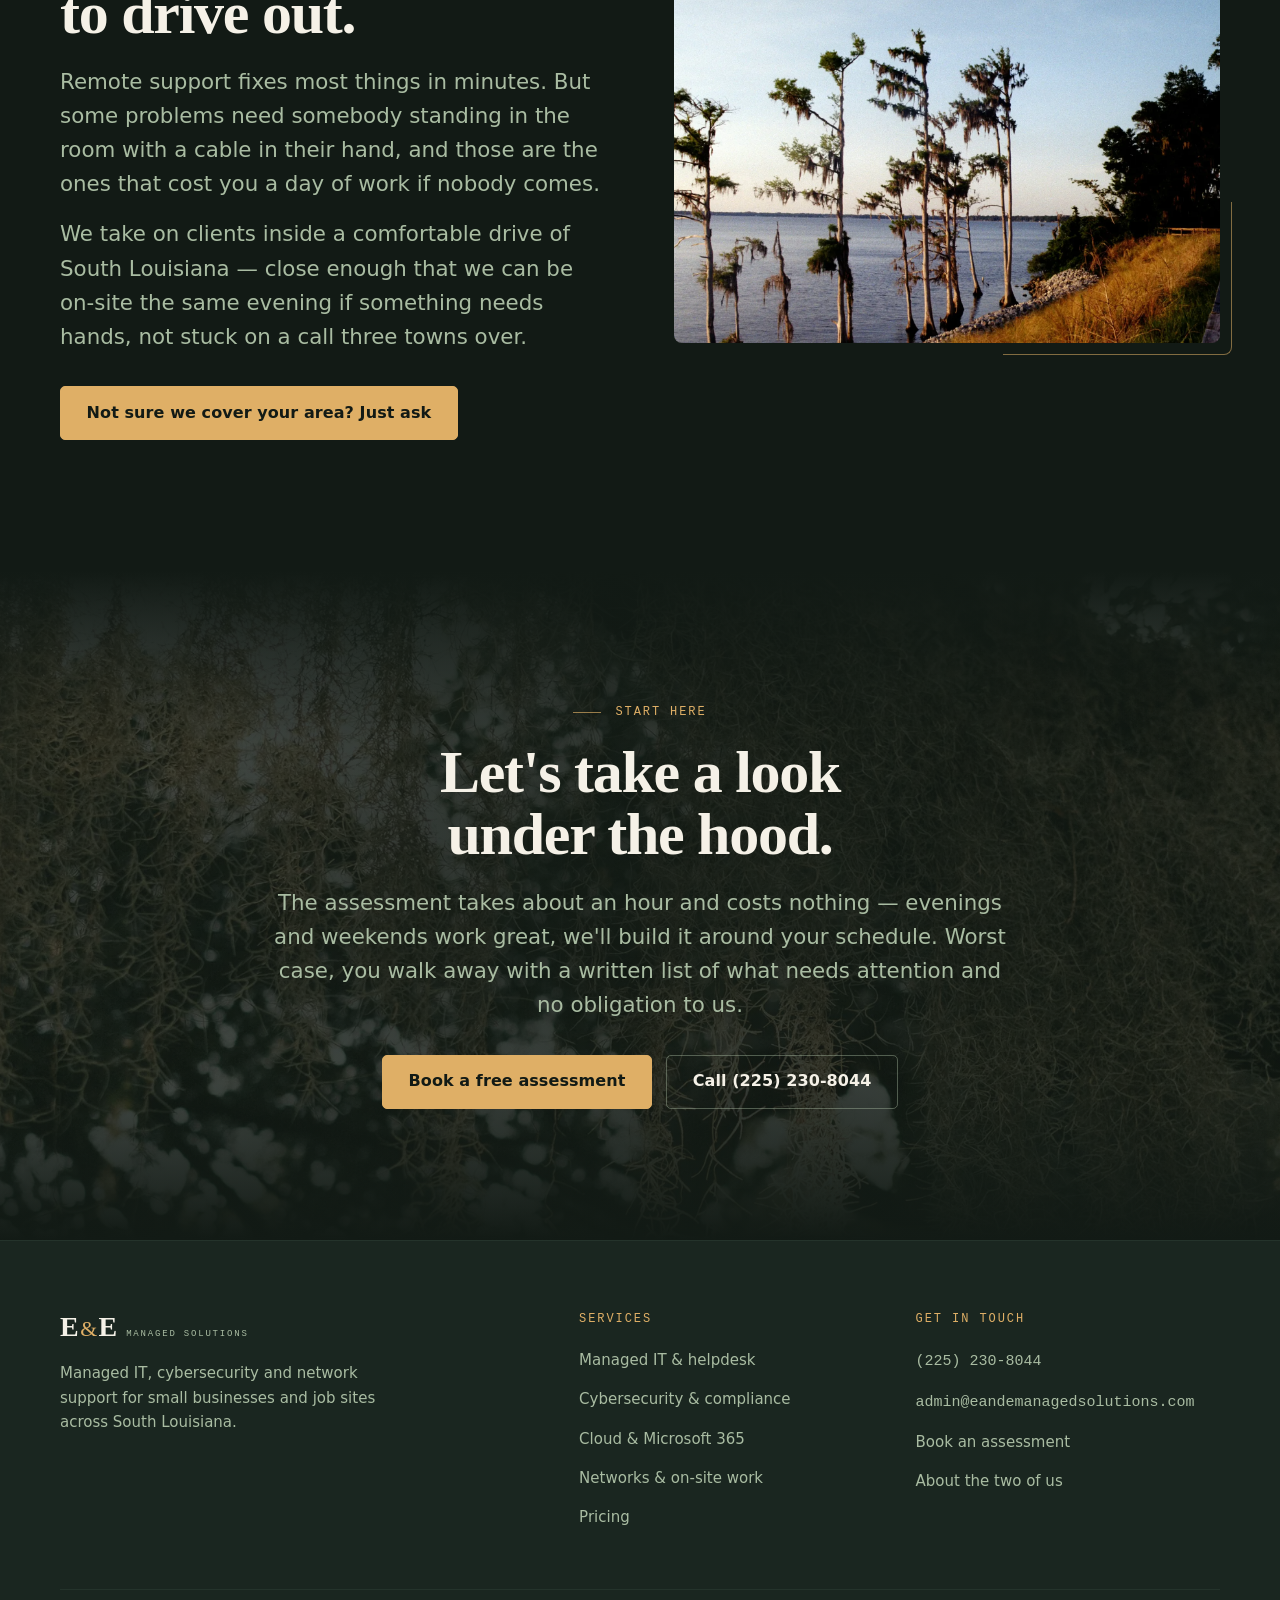
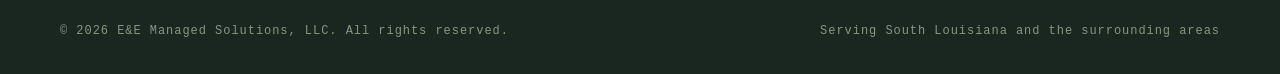
==== commit 3b73c8e5: "Fix GitHub Pages styling: add missing assets, drop stray base tag The assets/ folder was never uploa" ====
--- a/assets/css/style.css
+++ b/assets/css/style.css
@@ -0,0 +1,1359 @@
+/* ==========================================================================
+   E&E Managed Solutions
+   --------------------------------------------------------------------------
+   Design direction: "Under the canopy."
+
+   Every managed-services site in the category is navy blue. This one is built
+   from the colours of a live oak at dusk -- deep green-black shade, warm bark,
+   and the gold of backlit Spanish moss. The page alternates between SHADE
+   (dark, atmospheric, persuasive) and CLEARING (light linen, informational),
+   the rhythm of walking a live oak alley.
+
+   Type does the brand's two jobs: Fraunces (a warm, slightly wonky old-style
+   serif, used only for headlines) carries the Southern warmth; JetBrains Mono
+   carries the technical credibility. Karla sits between them and does the
+   reading.
+   ========================================================================== */
+
+/* ==========================================================================
+   1. TOKENS
+   ========================================================================== */
+
+:root {
+  /* --- Colour: the canopy ------------------------------------------------ */
+  --shade:        #121A15;  /* deepest canopy shade -- the page ground       */
+  --understory:   #1A2620;  /* raised surface on dark                        */
+  --thicket:      #24332B;  /* borders + hover surfaces on dark              */
+  --sage:         #A9BCA2;  /* muted body text on dark        8.8:1 on shade */
+  --lantern:      #DFAF66;  /* backlit moss gold -- accent    8.8:1 on shade */
+  --lantern-ink:  #7A5623;  /* the same gold, dark enough     5.9:1 on linen */
+  --bark:         #6E5238;  /* warm brown, used sparingly                    */
+
+  /* --- Colour: the clearing --------------------------------------------- */
+  --linen:        #F5F1E7;  /* light section ground                          */
+  --linen-dim:    #EAE4D5;  /* alt surface within light sections             */
+  --ink:          #16201A;  /* text on linen                 14.8:1 on linen */
+  --ink-soft:     #4A5850;  /* muted text on linen            6.7:1 on linen */
+  --rule:         #D5CDBA;  /* hairline on linen                             */
+
+  --danger:       #B3402F;
+
+  /* --- Type -------------------------------------------------------------- */
+  --display: "Fraunces", "Iowan Old Style", Georgia, serif;
+  --body:    "Karla", "Segoe UI", system-ui, sans-serif;
+  --mono:    "JetBrains Mono", ui-monospace, "Cascadia Mono", Consolas, monospace;
+
+  /* Fluid type scale. Clamped so it never collapses on a phone or runs away
+     on a 27" monitor. */
+  --t-hero:  clamp(2.6rem, 1.55rem + 4.55vw, 5.15rem);
+  --t-h2:    clamp(2.00rem, 1.28rem + 3.10vw, 3.75rem);
+  --t-h3:    clamp(1.40rem, 1.18rem + 0.95vw, 1.95rem);
+  --t-lead:  clamp(1.09rem, 1.00rem + 0.42vw, 1.35rem);
+  --t-body:  1.0625rem;
+  --t-small: 0.9375rem;
+  --t-mono:  0.7500rem;
+
+  /* --- Space ------------------------------------------------------------- */
+  --s-1: 0.5rem;
+  --s-2: 0.875rem;
+  --s-3: 1.25rem;
+  --s-4: 2rem;
+  --s-5: 3rem;
+  --s-6: 4.5rem;
+  --s-7: 7rem;
+  --s-section: clamp(4.5rem, 3rem + 6.5vw, 8.5rem);
+
+  --shell:  1240px;
+  --narrow: 720px;
+
+  /* --- Form ------------------------------------------------------------- */
+  --r-sm: 3px;
+  --r-md: 5px;
+  --r-lg: 8px;
+
+  --ease: cubic-bezier(0.22, 0.61, 0.36, 1);
+  --dur:  240ms;
+}
+
+/* ==========================================================================
+   2. BASE
+   ========================================================================== */
+
+*,
+*::before,
+*::after { box-sizing: border-box; }
+
+html {
+  -webkit-text-size-adjust: 100%;
+  scroll-behavior: smooth;
+  scroll-padding-top: 6rem;
+}
+
+body {
+  margin: 0;
+  background: var(--shade);
+  color: var(--linen);
+  font-family: var(--body);
+  font-size: var(--t-body);
+  line-height: 1.65;
+  font-synthesis-weight: none;
+  -webkit-font-smoothing: antialiased;
+  text-rendering: optimizeLegibility;
+  overflow-x: hidden;
+}
+
+img { max-width: 100%; display: block; }
+
+a { color: inherit; }
+
+h1, h2, h3, h4 {
+  margin: 0;
+  font-family: var(--display);
+  font-weight: 600;
+  line-height: 1.03;
+  letter-spacing: -0.021em;
+  /* Fraunces' variable axes. SOFT rounds the terminals -- that is where the
+     warmth comes from. WONK is left OFF here: it swaps in swash forms, and
+     the swash ampersand is unreadable at heading size ("IT & helpdesk" turns
+     into a symbol). WONK is switched on only for the italic hero phrase,
+     where it is set large enough to read and does real work. */
+  font-variation-settings: "SOFT" 34, "WONK" 0;
+  text-wrap: balance;
+}
+
+p { margin: 0; text-wrap: pretty; }
+
+/* `ol` is included deliberately: the process list is a real <ol> for semantics
+   and screen readers, but it draws its own numerals via a CSS counter. Without
+   this the native marker doubles up with the counter -- "1.01", "2.02". */
+ul, ol { margin: 0; padding: 0; list-style: none; }
+
+:focus-visible {
+  outline: 2.5px solid var(--lantern);
+  outline-offset: 3px;
+  border-radius: 2px;
+}
+
+.clearing :focus-visible { outline-color: var(--lantern-ink); }
+
+::selection { background: var(--lantern); color: var(--shade); }
+
+.skip-link {
+  position: absolute;
+  left: -9999px;
+  top: 0;
+  z-index: 200;
+  padding: var(--s-2) var(--s-3);
+  background: var(--lantern);
+  color: var(--shade);
+  font-family: var(--mono);
+  font-size: var(--t-mono);
+  text-decoration: none;
+}
+
+.skip-link:focus { left: var(--s-3); top: var(--s-3); }
+
+.visually-hidden {
+  position: absolute;
+  width: 1px; height: 1px;
+  margin: -1px; padding: 0;
+  overflow: hidden;
+  clip-path: inset(50%);
+  white-space: nowrap;
+}
+
+/* ==========================================================================
+   3. LAYOUT PRIMITIVES
+   ========================================================================== */
+
+.shell {
+  width: 100%;
+  max-width: var(--shell);
+  margin-inline: auto;
+  padding-inline: clamp(1.25rem, 0.6rem + 2.6vw, 2.5rem);
+}
+
+.section { padding-block: var(--s-section); position: relative; }
+
+/* The two grounds. Every section declares which world it lives in, and the
+   text colours follow from that -- no per-element overrides needed. */
+.shade {
+  background: var(--shade);
+  color: var(--linen);
+}
+
+.clearing {
+  background: var(--linen);
+  color: var(--ink);
+}
+
+.clearing .lead,
+.clearing .card-body { color: var(--ink-soft); }
+
+.understory { background: var(--understory); }
+
+.lead {
+  font-size: var(--t-lead);
+  line-height: 1.6;
+  color: var(--sage);
+  max-width: 54ch;
+}
+
+/* ==========================================================================
+   4. SHARED COMPONENTS
+   ========================================================================== */
+
+/* --- Eyebrow: the mono voice ------------------------------------------- */
+.eyebrow {
+  display: flex;
+  align-items: center;
+  gap: var(--s-2);
+  margin: 0 0 var(--s-3);
+  font-family: var(--mono);
+  font-size: var(--t-mono);
+  font-weight: 500;
+  letter-spacing: 0.16em;
+  text-transform: uppercase;
+  color: var(--lantern);
+}
+
+.clearing .eyebrow { color: var(--lantern-ink); }
+
+.eyebrow::before {
+  content: "";
+  width: 1.75rem;
+  height: 1px;
+  background: currentColor;
+  flex: none;
+  opacity: 0.65;
+}
+
+/* --- Buttons ------------------------------------------------------------ */
+.btn {
+  display: inline-flex;
+  align-items: center;
+  justify-content: center;
+  gap: 0.6em;
+  min-height: 3rem;              /* 48px -- comfortably over the 44px floor */
+  padding: 0.8rem 1.6rem;
+  border: 1.5px solid transparent;
+  border-radius: var(--r-md);
+  font-family: var(--body);
+  font-size: 1rem;
+  font-weight: 700;
+  letter-spacing: 0.005em;
+  text-decoration: none;
+  cursor: pointer;
+  transition: background var(--dur) var(--ease),
+              border-color var(--dur) var(--ease),
+              color var(--dur) var(--ease),
+              transform var(--dur) var(--ease);
+}
+
+.btn:active { transform: translateY(1px); }
+
+.btn-primary {
+  background: var(--lantern);
+  color: var(--shade);
+  border-color: var(--lantern);
+}
+
+.btn-primary:hover { background: #E7BC76; border-color: #E7BC76; }
+
+.btn-ghost {
+  background: transparent;
+  color: var(--linen);
+  border-color: rgba(169, 188, 162, 0.42);
+}
+
+.btn-ghost:hover {
+  border-color: var(--lantern);
+  color: var(--lantern);
+}
+
+.clearing .btn-ghost {
+  color: var(--ink);
+  border-color: var(--rule);
+}
+
+.clearing .btn-ghost:hover {
+  border-color: var(--lantern-ink);
+  color: var(--lantern-ink);
+}
+
+.btn-row {
+  display: flex;
+  flex-wrap: wrap;
+  gap: var(--s-2);
+  margin-top: var(--s-4);
+}
+
+/* --- Section heading ---------------------------------------------------- */
+.head { max-width: 62ch; margin-bottom: var(--s-5); }
+.head h2 { font-size: var(--t-h2); margin-bottom: var(--s-3); }
+
+/* ==========================================================================
+   5. HEADER
+   ========================================================================== */
+
+.site-header {
+  position: fixed;
+  inset: 0 0 auto;
+  z-index: 100;
+  padding-block: var(--s-3);
+  transition: background var(--dur) var(--ease),
+              border-color var(--dur) var(--ease),
+              padding var(--dur) var(--ease);
+  border-bottom: 1px solid transparent;
+}
+
+.site-header.is-stuck {
+  background: rgba(18, 26, 21, 0.92);
+  backdrop-filter: blur(14px) saturate(1.2);
+  border-bottom-color: var(--thicket);
+  padding-block: var(--s-2);
+}
+
+.header-inner {
+  display: flex;
+  align-items: center;
+  justify-content: space-between;
+  gap: var(--s-4);
+}
+
+/* --- Wordmark ----------------------------------------------------------- */
+.wordmark {
+  display: flex;
+  align-items: baseline;
+  gap: 0.55rem;
+  text-decoration: none;
+  color: var(--linen);
+  flex: none;
+}
+
+.wordmark-mark {
+  font-family: var(--display);
+  font-size: 1.75rem;
+  font-weight: 700;
+  letter-spacing: 0.005em;
+  font-variation-settings: "SOFT" 40, "WONK" 0;
+  line-height: 1;
+}
+
+/* Fraunces' ampersand is an ornate glyph -- at wordmark size it clots into a
+   blob between two heavy Es. Dropping its weight and size and giving it air
+   lets it read as a connector rather than a third letter. */
+.wordmark-mark em {
+  font-style: normal;
+  font-size: 0.78em;
+  font-weight: 400;
+  padding-inline: 0.06em;
+  color: var(--lantern);
+}
+
+.wordmark-sub {
+  font-family: var(--mono);
+  font-size: 0.5625rem;
+  letter-spacing: 0.2em;
+  text-transform: uppercase;
+  color: var(--sage);
+  line-height: 1;
+}
+
+/* --- Nav ---------------------------------------------------------------- */
+.nav { display: flex; align-items: center; gap: var(--s-4); }
+
+.nav-links {
+  display: flex;
+  align-items: center;
+  gap: var(--s-4);
+}
+
+.nav-links a {
+  position: relative;
+  padding-block: 0.35rem;
+  font-size: var(--t-small);
+  font-weight: 600;
+  text-decoration: none;
+  color: var(--linen);
+  transition: color var(--dur) var(--ease);
+}
+
+.nav-links a::after {
+  content: "";
+  position: absolute;
+  left: 0; bottom: 0;
+  width: 100%; height: 1.5px;
+  background: var(--lantern);
+  transform: scaleX(0);
+  transform-origin: left;
+  transition: transform var(--dur) var(--ease);
+}
+
+.nav-links a:hover { color: var(--lantern); }
+.nav-links a:hover::after,
+.nav-links a[aria-current="page"]::after { transform: scaleX(1); }
+.nav-links a[aria-current="page"] { color: var(--lantern); }
+
+/* Phone in the header: mono, because it is data. */
+.nav-phone {
+  display: inline-flex;
+  align-items: center;
+  gap: 0.5rem;
+  padding: 0.6rem 1.05rem;
+  border: 1.5px solid var(--thicket);
+  border-radius: var(--r-md);
+  background: rgba(26, 38, 32, 0.6);
+  font-family: var(--mono);
+  font-size: 0.8125rem;
+  font-weight: 500;
+  text-decoration: none;
+  color: var(--linen);
+  white-space: nowrap;
+  transition: border-color var(--dur) var(--ease), color var(--dur) var(--ease);
+}
+
+.nav-phone:hover { border-color: var(--lantern); color: var(--lantern); }
+.nav-phone svg { width: 15px; height: 15px; flex: none; color: var(--lantern); }
+
+/* --- Mobile toggle ------------------------------------------------------ */
+.nav-toggle {
+  display: none;
+  width: 46px; height: 46px;
+  padding: 0;
+  align-items: center;
+  justify-content: center;
+  background: transparent;
+  border: 1.5px solid var(--thicket);
+  border-radius: var(--r-md);
+  color: var(--linen);
+  cursor: pointer;
+}
+
+.nav-toggle span {
+  position: relative;
+  display: block;
+  width: 19px; height: 1.5px;
+  background: currentColor;
+  transition: background 120ms linear;
+}
+
+.nav-toggle span::before,
+.nav-toggle span::after {
+  content: "";
+  position: absolute;
+  left: 0;
+  width: 19px; height: 1.5px;
+  background: currentColor;
+  transition: transform var(--dur) var(--ease);
+}
+
+.nav-toggle span::before { top: -6px; }
+.nav-toggle span::after  { top: 6px; }
+
+.nav-toggle[aria-expanded="true"] span { background: transparent; }
+.nav-toggle[aria-expanded="true"] span::before { transform: translateY(6px) rotate(45deg); }
+.nav-toggle[aria-expanded="true"] span::after  { transform: translateY(-6px) rotate(-45deg); }
+
+/* ==========================================================================
+   6. HERO -- the signature
+   --------------------------------------------------------------------------
+   The canopy photograph is not framed in a box. Its lower edge is masked to
+   transparent so the Spanish moss appears to hang down and dissolve into the
+   page itself. That dissolve is the one thing this site should be remembered
+   by, so everything around it stays quiet.
+   ========================================================================== */
+
+.hero {
+  position: relative;
+  display: flex;
+  align-items: flex-end;
+  min-height: min(92svh, 880px);
+  padding-top: 9rem;
+  padding-bottom: var(--s-6);
+  overflow: hidden;
+  isolation: isolate;
+}
+
+.hero-media {
+  position: absolute;
+  inset: 0;
+  z-index: -2;
+}
+
+.hero-media img {
+  width: 100%;
+  height: 100%;
+  object-fit: cover;
+  object-position: 56% 38%;
+  /* The dissolve. Held opaque well past halfway so the canopy still reads as
+     a photograph, then released quickly into the page ground. */
+  -webkit-mask-image: linear-gradient(to bottom,
+      #000 0%, #000 64%, rgba(0,0,0,0.5) 84%, transparent 99%);
+          mask-image: linear-gradient(to bottom,
+      #000 0%, #000 64%, rgba(0,0,0,0.5) 84%, transparent 99%);
+}
+
+/* Scrim: heavy on the left where the type sits, releasing to almost nothing
+   on the right so the moss stays legible AS A PHOTOGRAPH. The whole idea
+   depends on being able to see the tree. */
+.hero-scrim {
+  position: absolute;
+  inset: 0;
+  z-index: -1;
+  background:
+    /* a shaft of warm light through the leaves, upper right */
+    radial-gradient(66% 52% at 76% 6%,
+        rgba(216, 167, 91, 0.16) 0%, transparent 64%),
+    linear-gradient(to right,
+        rgba(18, 26, 21, 0.94) 0%,
+        rgba(18, 26, 21, 0.80) 30%,
+        rgba(18, 26, 21, 0.34) 58%,
+        rgba(18, 26, 21, 0.06) 100%),
+    /* The upper band is held darker than pure atmosphere would need: the mono
+       eyebrow sits at ~22% down, and measured against the brightest sky
+       showing through the canopy it was landing at 4.26:1. */
+    linear-gradient(to bottom,
+        rgba(18, 26, 21, 0.72) 0%,
+        rgba(18, 26, 21, 0.44) 20%,
+        rgba(18, 26, 21, 0.06) 42%,
+        rgba(18, 26, 21, 0.06) 60%,
+        rgba(18, 26, 21, 0.82) 88%,
+        var(--shade) 100%);
+}
+
+.hero-inner { position: relative; max-width: 41rem; }
+
+.hero h1 {
+  font-size: var(--t-hero);
+  font-weight: 600;
+  margin-bottom: var(--s-3);
+}
+
+/* The one phrase that carries the promise gets the gold and the italic. */
+.hero h1 em {
+  font-style: italic;
+  color: var(--lantern);
+  font-variation-settings: "SOFT" 60, "WONK" 1;
+}
+
+.hero .lead { max-width: 46ch; }
+
+.hero-note {
+  margin-top: var(--s-3);
+  font-family: var(--mono);
+  font-size: var(--t-mono);
+  letter-spacing: 0.09em;
+  color: var(--sage);
+  opacity: 0.85;
+}
+
+/* ==========================================================================
+   7. TRUST STRIP
+   ========================================================================== */
+
+.strip {
+  border-block: 1px solid var(--thicket);
+  background: var(--understory);
+}
+
+.strip-grid {
+  display: grid;
+  grid-template-columns: repeat(3, 1fr);
+  gap: 1px;
+  background: var(--thicket);
+  border-inline: 1px solid var(--thicket);
+}
+
+.strip-item {
+  background: var(--understory);
+  padding: var(--s-4) var(--s-3);
+  text-align: center;
+}
+
+.strip-value {
+  display: block;
+  font-family: var(--display);
+  font-size: clamp(1.6rem, 1.2rem + 1.6vw, 2.35rem);
+  font-weight: 600;
+  line-height: 1;
+  color: var(--lantern);
+  font-variation-settings: "SOFT" 30, "WONK" 1;
+}
+
+.strip-label {
+  display: block;
+  margin-top: 0.65rem;
+  font-family: var(--mono);
+  font-size: var(--t-mono);
+  letter-spacing: 0.12em;
+  text-transform: uppercase;
+  color: var(--sage);
+  line-height: 1.5;
+}
+
+/* ==========================================================================
+   8. SERVICE CARDS
+   --------------------------------------------------------------------------
+   Deliberately NOT numbered. Four services are a set, not a sequence -- the
+   numbering device is saved for the process section, where order is real.
+   ========================================================================== */
+
+/* Four services read as two pairs, not a 3-across row with an orphan. Fixed
+   at two columns rather than auto-fit for exactly that reason. */
+.card-grid {
+  display: grid;
+  grid-template-columns: repeat(2, 1fr);
+  gap: var(--s-3);
+}
+
+@media (max-width: 780px) {
+  .card-grid { grid-template-columns: 1fr; }
+}
+
+.card {
+  display: flex;
+  flex-direction: column;
+  padding: var(--s-4);
+  background: #FFFDF8;
+  border: 1px solid var(--rule);
+  border-radius: var(--r-lg);
+  transition: border-color var(--dur) var(--ease),
+              transform var(--dur) var(--ease),
+              box-shadow var(--dur) var(--ease);
+}
+
+.card:hover {
+  border-color: var(--lantern-ink);
+  transform: translateY(-3px);
+  box-shadow: 0 14px 34px -22px rgba(22, 32, 26, 0.55);
+}
+
+.card-icon {
+  display: flex;
+  align-items: center;
+  justify-content: center;
+  width: 46px; height: 46px;
+  margin-bottom: var(--s-3);
+  border-radius: var(--r-md);
+  background: var(--linen-dim);
+  color: var(--lantern-ink);
+  flex: none;
+}
+
+.card-icon svg { width: 22px; height: 22px; }
+
+.card h3 {
+  font-size: var(--t-h3);
+  margin-bottom: 0.7rem;
+  letter-spacing: -0.015em;
+}
+
+.card-body { font-size: var(--t-small); line-height: 1.68; }
+
+.card-list {
+  margin-top: var(--s-3);
+  padding-top: var(--s-3);
+  border-top: 1px solid var(--rule);
+  display: flex;
+  flex-wrap: wrap;
+  gap: 0.4rem 0.5rem;
+}
+
+.card-list li {
+  font-family: var(--mono);
+  font-size: 0.6875rem;
+  letter-spacing: 0.06em;
+  text-transform: uppercase;
+  color: var(--ink-soft);
+  background: var(--linen-dim);
+  border-radius: var(--r-sm);
+  padding: 0.3rem 0.5rem;
+}
+
+/* ==========================================================================
+   9. SPLIT (image + copy)
+   ========================================================================== */
+
+.split {
+  display: grid;
+  grid-template-columns: 1fr 1fr;
+  gap: clamp(2rem, 1rem + 4vw, 5rem);
+  align-items: center;
+}
+
+.split-media { position: relative; }
+
+/* `height: auto` is load-bearing, not tidiness. The width/height attributes on
+   these <img> tags (which are there to reserve space and stop layout shift)
+   set a used height, and a non-auto height makes the browser ignore
+   aspect-ratio entirely -- the image reserved its full 1375px instead of 682. */
+.split-media img {
+  width: 100%;
+  height: auto;
+  border-radius: var(--r-lg);
+  aspect-ratio: 4 / 5;
+  object-fit: cover;
+}
+
+.split-media.is-wide img { aspect-ratio: 3 / 2; }
+
+/* Where the copy column runs long (the About story), a centred 4:5 image floats
+   in the middle of the row with dead space above and below it. is-fill takes
+   the image out of flow and lets it fill the full height of the row instead, so
+   the two columns start and end together. Below the split breakpoint the
+   columns stack and it reverts to the normal aspect-ratio behaviour. */
+@media (min-width: 881px) {
+  .split-media.is-fill { align-self: stretch; }
+  .split-media.is-fill picture { display: block; height: 100%; }
+  .split-media.is-fill img {
+    position: absolute;
+    inset: 0;
+    height: 100%;
+    aspect-ratio: auto;
+  }
+}
+
+/* A gold hairline that overlaps the image corner -- the only decorative
+   flourish on the page, and it echoes the eyebrow rule. */
+.split-media::after {
+  content: "";
+  position: absolute;
+  inset: auto -0.75rem -0.75rem auto;
+  width: 42%; height: 42%;
+  border-right: 1.5px solid var(--lantern);
+  border-bottom: 1.5px solid var(--lantern);
+  border-bottom-right-radius: var(--r-lg);
+  opacity: 0.55;
+  pointer-events: none;
+}
+
+.split h2 { font-size: var(--t-h2); margin-bottom: var(--s-3); }
+
+.split-quote {
+  margin-top: var(--s-4);
+  padding-left: var(--s-3);
+  border-left: 2px solid var(--lantern);
+  font-family: var(--display);
+  font-size: clamp(1.15rem, 1rem + 0.7vw, 1.5rem);
+  font-style: italic;
+  line-height: 1.4;
+  font-variation-settings: "SOFT" 55, "WONK" 1;
+  color: var(--linen);
+}
+
+.clearing .split-quote { color: var(--ink); }
+
+/* ==========================================================================
+   10. PROCESS -- numbering is earned here: this is a real sequence
+   ========================================================================== */
+
+.steps {
+  display: grid;
+  grid-template-columns: repeat(auto-fit, minmax(min(100%, 17rem), 1fr));
+  gap: var(--s-4);
+  counter-reset: step;
+}
+
+.step {
+  position: relative;
+  padding-top: var(--s-4);
+  border-top: 1.5px solid var(--rule);
+  counter-increment: step;
+}
+
+.step::before {
+  content: counter(step, decimal-leading-zero);
+  display: block;
+  margin-bottom: var(--s-2);
+  font-family: var(--mono);
+  font-size: var(--t-mono);
+  font-weight: 700;
+  letter-spacing: 0.14em;
+  color: var(--lantern-ink);
+}
+
+.step h3 {
+  font-size: var(--t-h3);
+  margin-bottom: 0.65rem;
+  letter-spacing: -0.015em;
+}
+
+.step p { font-size: var(--t-small); color: var(--ink-soft); line-height: 1.68; }
+
+/* ==========================================================================
+   11. CTA BAND
+   ========================================================================== */
+
+.cta-band {
+  position: relative;
+  overflow: hidden;
+  isolation: isolate;
+  text-align: center;
+}
+
+.cta-band .shell { position: relative; }
+
+.cta-media { position: absolute; inset: 0; z-index: -2; }
+
+.cta-media img { width: 100%; height: 100%; object-fit: cover; }
+
+/* Dark enough for cream type to clear 4.5:1 over the brightest part of the
+   moss, light enough that you can still tell it is a photograph. */
+.cta-media::after {
+  content: "";
+  position: absolute;
+  inset: 0;
+  background:
+    radial-gradient(58% 70% at 50% 45%,
+        rgba(18, 26, 21, 0.86) 0%, rgba(18, 26, 21, 0.62) 100%),
+    linear-gradient(to bottom,
+        var(--shade) 0%, rgba(18, 26, 21, 0.35) 26%,
+        rgba(18, 26, 21, 0.35) 74%, var(--shade) 100%);
+}
+
+.cta-band h2 {
+  font-size: var(--t-h2);
+  margin-bottom: var(--s-3);
+  max-width: 20ch;
+  margin-inline: auto;
+}
+
+.cta-band .lead { margin-inline: auto; text-align: center; }
+.cta-band .btn-row { justify-content: center; }
+
+/* ==========================================================================
+   12. FOOTER
+   ========================================================================== */
+
+.site-footer {
+  background: var(--understory);
+  border-top: 1px solid var(--thicket);
+  padding-block: var(--s-6) var(--s-4);
+}
+
+.footer-grid {
+  display: grid;
+  grid-template-columns: 1.6fr 1fr 1fr;
+  gap: var(--s-5) var(--s-4);
+  padding-bottom: var(--s-5);
+  border-bottom: 1px solid var(--thicket);
+}
+
+.footer-blurb {
+  margin-top: var(--s-3);
+  font-size: var(--t-small);
+  color: var(--sage);
+  max-width: 34ch;
+}
+
+.footer-col h4 {
+  margin-bottom: var(--s-3);
+  font-family: var(--mono);
+  font-size: var(--t-mono);
+  font-weight: 500;
+  letter-spacing: 0.16em;
+  text-transform: uppercase;
+  color: var(--lantern);
+}
+
+.footer-col li { margin-bottom: 0.7rem; }
+
+.footer-col a {
+  font-size: var(--t-small);
+  text-decoration: none;
+  color: var(--sage);
+  transition: color var(--dur) var(--ease);
+}
+
+.footer-col a:hover { color: var(--lantern); }
+
+.footer-contact { font-family: var(--mono); font-size: 0.8125rem; }
+
+.footer-base {
+  display: flex;
+  flex-wrap: wrap;
+  gap: var(--s-2) var(--s-4);
+  justify-content: space-between;
+  padding-top: var(--s-4);
+  font-family: var(--mono);
+  font-size: var(--t-mono);
+  letter-spacing: 0.08em;
+  color: var(--sage);
+  opacity: 0.75;
+}
+
+/* ==========================================================================
+   13. PAGE HEADER (interior pages)
+   ========================================================================== */
+
+.page-head {
+  position: relative;
+  padding-top: 10.5rem;
+  padding-bottom: var(--s-6);
+  overflow: hidden;
+  isolation: isolate;
+}
+
+.page-head-media { position: absolute; inset: 0; z-index: -2; }
+
+.page-head-media img {
+  width: 100%; height: 100%;
+  object-fit: cover;
+  -webkit-mask-image: linear-gradient(to bottom, #000 0%, #000 40%, transparent 96%);
+          mask-image: linear-gradient(to bottom, #000 0%, #000 40%, transparent 96%);
+}
+
+.page-head-media::after {
+  content: "";
+  position: absolute;
+  inset: 0;
+  background: linear-gradient(to right,
+      rgba(18,26,21,0.95) 0%, rgba(18,26,21,0.80) 45%, rgba(18,26,21,0.55) 100%);
+}
+
+.page-head h1 {
+  font-size: clamp(2.4rem, 1.5rem + 3.8vw, 4.25rem);
+  margin-bottom: var(--s-3);
+  max-width: 18ch;
+}
+
+.page-head .lead { max-width: 52ch; }
+
+/* ==========================================================================
+   14. CONTACT
+   ========================================================================== */
+
+.contact-grid {
+  display: grid;
+  grid-template-columns: 1.15fr 1fr;
+  gap: clamp(2rem, 1rem + 4vw, 4.5rem);
+  align-items: start;
+}
+
+.field { margin-bottom: var(--s-3); }
+
+.field label {
+  display: block;
+  margin-bottom: 0.45rem;
+  font-family: var(--mono);
+  font-size: var(--t-mono);
+  font-weight: 500;
+  letter-spacing: 0.1em;
+  text-transform: uppercase;
+  color: var(--ink-soft);
+}
+
+.field .req { color: var(--danger); }
+
+.field input,
+.field select,
+.field textarea {
+  width: 100%;
+  min-height: 3rem;
+  padding: 0.75rem 0.9rem;
+  background: #FFFDF8;
+  border: 1.5px solid var(--rule);
+  border-radius: var(--r-md);
+  font-family: var(--body);
+  font-size: 1rem;
+  color: var(--ink);
+  transition: border-color var(--dur) var(--ease), box-shadow var(--dur) var(--ease);
+}
+
+.field textarea { min-height: 8rem; resize: vertical; line-height: 1.6; }
+
+.field input:focus,
+.field select:focus,
+.field textarea:focus {
+  outline: none;
+  border-color: var(--lantern-ink);
+  box-shadow: 0 0 0 3px rgba(122, 86, 35, 0.16);
+}
+
+.field-hint {
+  margin-top: 0.4rem;
+  font-size: 0.8125rem;
+  color: var(--ink-soft);
+}
+
+.field-row {
+  display: grid;
+  grid-template-columns: 1fr 1fr;
+  gap: var(--s-3);
+}
+
+.form-note {
+  margin-top: var(--s-3);
+  font-size: 0.8125rem;
+  color: var(--ink-soft);
+}
+
+/* Aside panel on the contact page */
+.contact-aside {
+  padding: var(--s-4);
+  background: var(--linen-dim);
+  border: 1px solid var(--rule);
+  border-radius: var(--r-lg);
+}
+
+.contact-aside h3 { font-size: var(--t-h3); margin-bottom: var(--s-3); }
+
+.contact-line {
+  display: flex;
+  gap: var(--s-2);
+  align-items: flex-start;
+  padding-block: var(--s-2);
+  border-top: 1px solid var(--rule);
+}
+
+.contact-line:first-of-type { border-top: 0; }
+
+.contact-line svg {
+  width: 18px; height: 18px;
+  margin-top: 0.28rem;
+  color: var(--lantern-ink);
+  flex: none;
+}
+
+.contact-line-label {
+  display: block;
+  font-family: var(--mono);
+  font-size: 0.6875rem;
+  letter-spacing: 0.12em;
+  text-transform: uppercase;
+  color: var(--ink-soft);
+  margin-bottom: 0.15rem;
+}
+
+.contact-line a,
+.contact-line strong {
+  font-size: var(--t-small);
+  font-weight: 600;
+  color: var(--ink);
+  text-decoration: none;
+}
+
+.contact-line a:hover { color: var(--lantern-ink); text-decoration: underline; }
+
+/* Emergency callout */
+.urgent {
+  margin-top: var(--s-3);
+  padding: var(--s-3);
+  background: var(--shade);
+  border-radius: var(--r-md);
+  color: var(--linen);
+}
+
+.urgent .contact-line-label { color: var(--lantern); }
+.urgent p { font-size: var(--t-small); color: var(--sage); margin-top: 0.3rem; }
+.urgent a { color: var(--linen); font-family: var(--mono); font-size: 1.05rem; font-weight: 500; text-decoration: none; }
+.urgent a:hover { color: var(--lantern); }
+
+/* ==========================================================================
+   15. MISC BLOCKS
+   ========================================================================== */
+
+/* Two-partner block on the About page */
+.partners {
+  display: grid;
+  grid-template-columns: repeat(auto-fit, minmax(min(100%, 18rem), 1fr));
+  gap: var(--s-4);
+}
+
+.partner {
+  padding: var(--s-4);
+  background: var(--understory);
+  border: 1px solid var(--thicket);
+  border-radius: var(--r-lg);
+}
+
+.partner-name {
+  font-family: var(--display);
+  font-size: var(--t-h3);
+  font-weight: 600;
+  letter-spacing: -0.015em;
+  margin-bottom: 0.3rem;
+  font-variation-settings: "SOFT" 34, "WONK" 0;
+}
+
+.partner-role {
+  font-family: var(--mono);
+  font-size: var(--t-mono);
+  letter-spacing: 0.12em;
+  text-transform: uppercase;
+  color: var(--lantern);
+  margin-bottom: var(--s-3);
+}
+
+.partner p { font-size: var(--t-small); color: var(--sage); line-height: 1.68; }
+
+/* Value list (About) */
+.values { display: grid; gap: var(--s-4); }
+
+.value {
+  display: grid;
+  grid-template-columns: auto 1fr;
+  gap: var(--s-3);
+  padding-top: var(--s-3);
+  border-top: 1px solid var(--rule);
+}
+
+.value-key {
+  font-family: var(--mono);
+  font-size: var(--t-mono);
+  letter-spacing: 0.12em;
+  text-transform: uppercase;
+  color: var(--lantern-ink);
+  padding-top: 0.35rem;
+  min-width: 7rem;
+}
+
+.value h3 { font-size: 1.25rem; margin-bottom: 0.4rem; letter-spacing: -0.01em; }
+.value p { font-size: var(--t-small); color: var(--ink-soft); }
+
+/* .value is authored for use on linen (About page). This mirrors the same
+   dark-on-shade overrides already used for .lead / .card-body / .btn-ghost,
+   so the same component works dropped into a .shade section (homepage). */
+.shade .value { border-top-color: var(--thicket); }
+.shade .value-key { color: var(--lantern); }
+.shade .value h3 { color: var(--linen); }
+.shade .value p { color: var(--sage); }
+
+/* Pricing cards (Services page). Reuses .card's surface/hover language but
+   leads with a rate instead of an icon -- the number is the whole point. */
+.pricing-grid {
+  display: grid;
+  grid-template-columns: repeat(auto-fit, minmax(min(100%, 15.5rem), 1fr));
+  gap: var(--s-3);
+}
+
+.price-card { display: flex; flex-direction: column; }
+
+.price-rate {
+  display: flex;
+  align-items: baseline;
+  gap: 0.4rem;
+  margin-bottom: 0.2rem;
+  font-family: var(--display);
+  font-size: 2.35rem;
+  font-weight: 600;
+  letter-spacing: -0.02em;
+  color: var(--lantern-ink);
+  font-variation-settings: "SOFT" 34, "WONK" 0;
+}
+
+.price-rate small {
+  font-family: var(--mono);
+  font-size: 0.75rem;
+  font-weight: 500;
+  letter-spacing: 0.04em;
+  color: var(--ink-soft);
+}
+
+.price-card h3 {
+  font-size: 1.15rem;
+  margin-bottom: 0.6rem;
+  padding-bottom: 0.9rem;
+  border-bottom: 1px solid var(--rule);
+  letter-spacing: -0.01em;
+}
+
+.price-list { margin-top: var(--s-3); display: grid; gap: 0.55rem; }
+
+.price-list li {
+  display: grid;
+  grid-template-columns: auto 1fr;
+  gap: 0.6rem;
+  align-items: start;
+  font-size: 0.875rem;
+  color: var(--ink-soft);
+  line-height: 1.5;
+}
+
+.price-list svg { width: 15px; height: 15px; margin-top: 0.2rem; color: var(--lantern-ink); flex: none; }
+
+/* Detailed service block (Services page) */
+.service-block {
+  display: grid;
+  grid-template-columns: 1fr 1fr;
+  gap: clamp(2rem, 1rem + 4vw, 4.5rem);
+  align-items: center;
+  padding-block: var(--s-6);
+  border-top: 1px solid var(--thicket);
+}
+
+.clearing .service-block { border-top-color: var(--rule); }
+
+.service-block:first-of-type { border-top: 0; padding-top: 0; }
+
+.service-block h2 { font-size: clamp(1.75rem, 1.3rem + 1.9vw, 2.6rem); margin-bottom: var(--s-3); }
+
+.service-block img {
+  width: 100%;
+  height: auto;
+  aspect-ratio: 3 / 2;
+  object-fit: cover;
+  border-radius: var(--r-lg);
+}
+
+.service-block.is-flipped .service-block-media { order: -1; }
+
+.checks { margin-top: var(--s-3); display: grid; gap: 0.6rem; }
+
+.checks li {
+  display: grid;
+  grid-template-columns: auto 1fr;
+  gap: 0.65rem;
+  align-items: start;
+  font-size: var(--t-small);
+  color: var(--sage);
+}
+
+.clearing .checks li { color: var(--ink-soft); }
+
+.checks svg { width: 17px; height: 17px; margin-top: 0.24rem; color: var(--lantern); flex: none; }
+.clearing .checks svg { color: var(--lantern-ink); }
+
+/* FAQ */
+.faq { max-width: var(--narrow); }
+
+.faq details {
+  border-top: 1px solid var(--rule);
+  padding-block: var(--s-3);
+}
+
+.faq details:last-of-type { border-bottom: 1px solid var(--rule); }
+
+.faq summary {
+  display: flex;
+  align-items: center;
+  justify-content: space-between;
+  gap: var(--s-3);
+  min-height: 2.75rem;
+  font-family: var(--display);
+  font-size: 1.2rem;
+  font-weight: 600;
+  letter-spacing: -0.01em;
+  font-variation-settings: "SOFT" 34, "WONK" 0;
+  cursor: pointer;
+  list-style: none;
+}
+
+.faq summary::-webkit-details-marker { display: none; }
+
+.faq summary::after {
+  content: "";
+  width: 11px; height: 11px;
+  flex: none;
+  border-right: 1.5px solid var(--lantern-ink);
+  border-bottom: 1.5px solid var(--lantern-ink);
+  transform: rotate(45deg) translate(-2px, -2px);
+  transition: transform var(--dur) var(--ease);
+}
+
+.faq details[open] summary::after { transform: rotate(-135deg) translate(-2px, -2px); }
+
+.faq details p {
+  margin-top: var(--s-2);
+  font-size: var(--t-small);
+  color: var(--ink-soft);
+  max-width: 66ch;
+}
+
+/* ==========================================================================
+   16. MOTION
+   --------------------------------------------------------------------------
+   One idea, applied consistently: content settles upward into place as it
+   enters. Nothing bounces, nothing slides sideways, nothing loops.
+   ========================================================================== */
+
+.reveal {
+  opacity: 0;
+  transform: translateY(18px);
+  transition: opacity 620ms var(--ease), transform 620ms var(--ease);
+}
+
+.reveal.is-in { opacity: 1; transform: none; }
+
+/* ==========================================================================
+   17. RESPONSIVE
+   ========================================================================== */
+
+@media (max-width: 1000px) {
+  .footer-grid { grid-template-columns: 1fr 1fr; }
+  .footer-brand { grid-column: 1 / -1; }
+}
+
+@media (max-width: 880px) {
+  .nav-toggle { display: inline-flex; }
+
+  .nav-links {
+    position: fixed;
+    inset: 0 0 auto;
+    flex-direction: column;
+    align-items: stretch;
+    gap: 0;
+    padding: 6rem var(--s-4) var(--s-4);
+    background: var(--shade);
+    border-bottom: 1px solid var(--thicket);
+    transform: translateY(-101%);
+    transition: transform 320ms var(--ease);
+    z-index: -1;
+  }
+
+  .nav-links.is-open { transform: none; }
+
+  .nav-links a {
+    padding-block: var(--s-3);
+    border-bottom: 1px solid var(--thicket);
+    font-size: 1.15rem;
+  }
+
+  .nav-links a::after { display: none; }
+
+  .nav-phone span { display: none; }
+  .nav-phone { padding: 0.7rem; }
+
+  .split,
+  .contact-grid,
+  .service-block { grid-template-columns: 1fr; }
+
+  .split-media { order: -1; }
+  .service-block.is-flipped .service-block-media { order: 0; }
+  .split-media::after { display: none; }
+}
+
+@media (max-width: 620px) {
+  .hero { min-height: auto; padding-top: 8rem; padding-bottom: var(--s-6); }
+  .strip-grid { grid-template-columns: 1fr; }
+  .footer-grid { grid-template-columns: 1fr; }
+  .field-row { grid-template-columns: 1fr; }
+  .value { grid-template-columns: 1fr; gap: var(--s-1); }
+  .btn { width: 100%; }
+  .btn-row { flex-direction: column; }
+}
+
+/* ==========================================================================
+   18. REDUCED MOTION + PRINT
+   ========================================================================== */
+
+@media (prefers-reduced-motion: reduce) {
+  html { scroll-behavior: auto; }
+
+  *,
+  *::before,
+  *::after {
+    animation-duration: 0.01ms !important;
+    animation-iteration-count: 1 !important;
+    transition-duration: 0.01ms !important;
+    scroll-behavior: auto !important;
+  }
+
+  .reveal { opacity: 1; transform: none; }
+}
+
+@media print {
+  .site-header, .nav, .cta-band, .hero-media, .hero-scrim { display: none; }
+  body { background: #fff; color: #000; }
+}
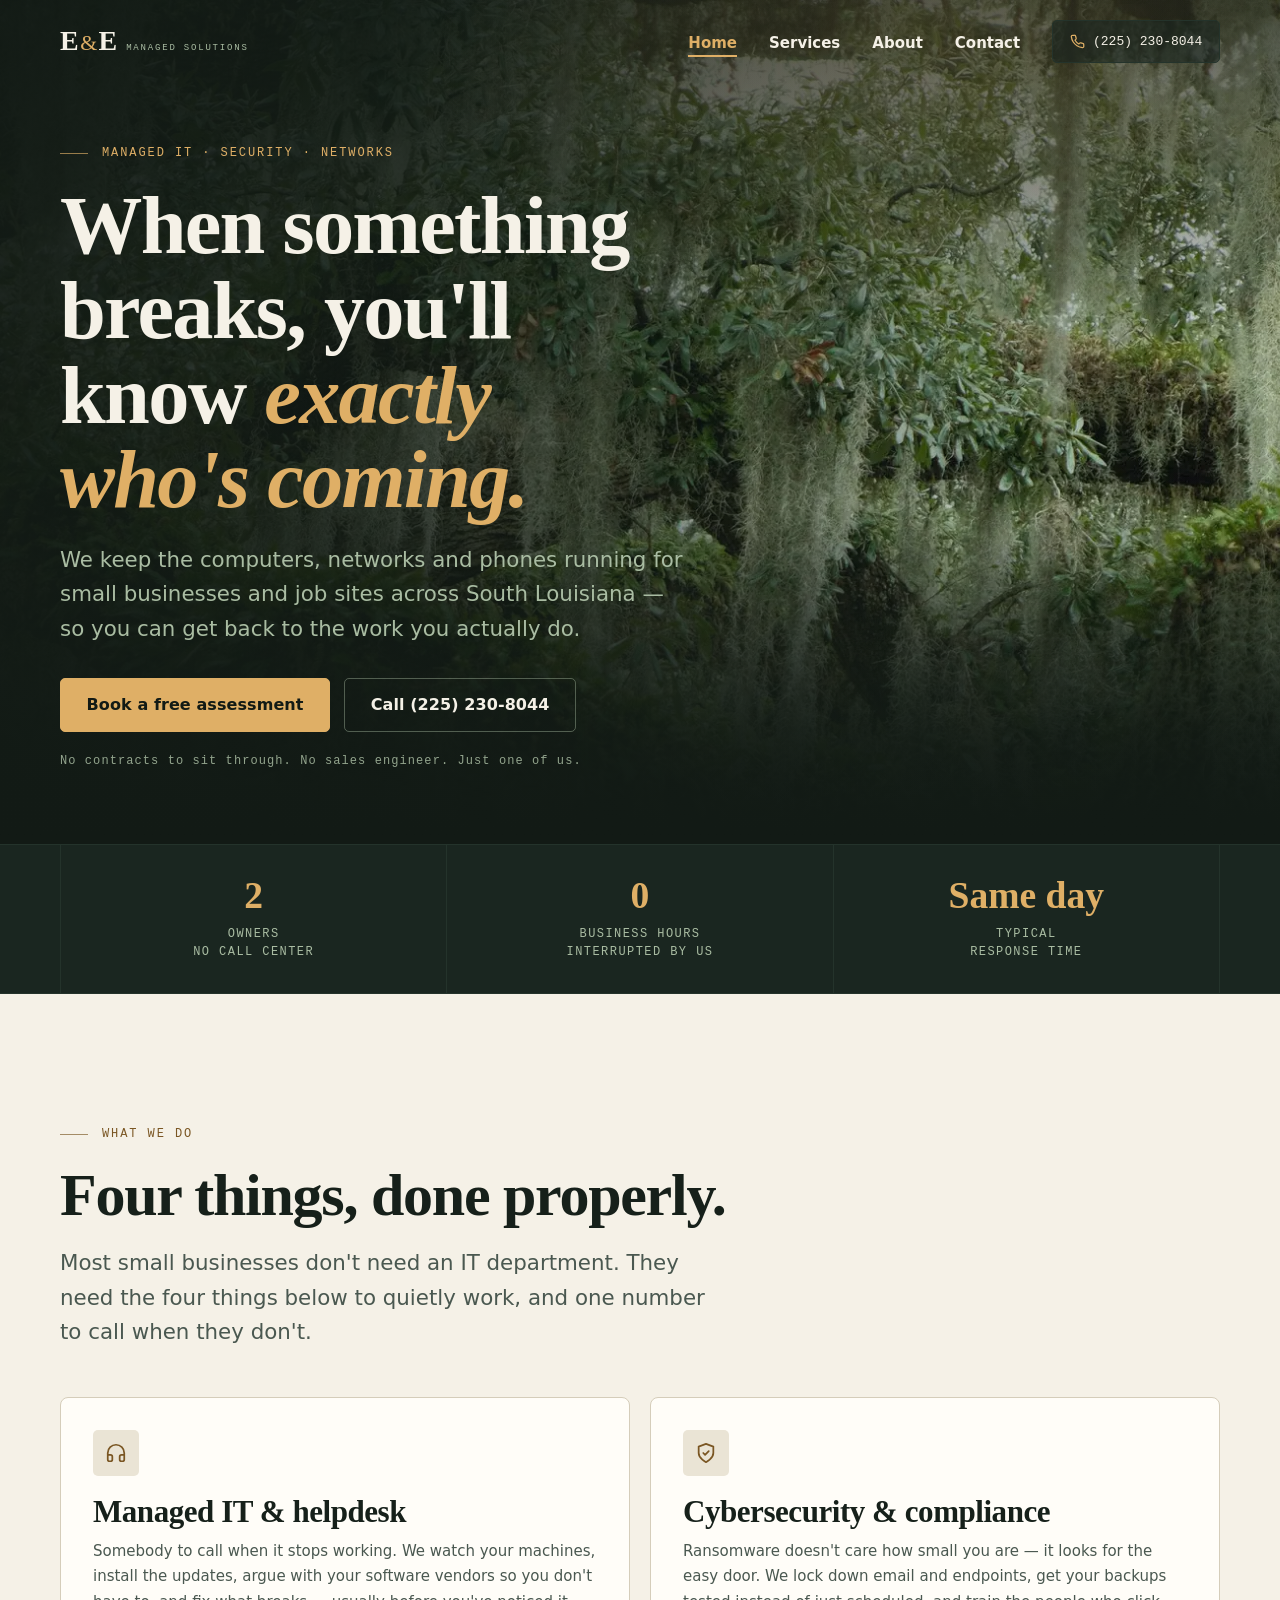
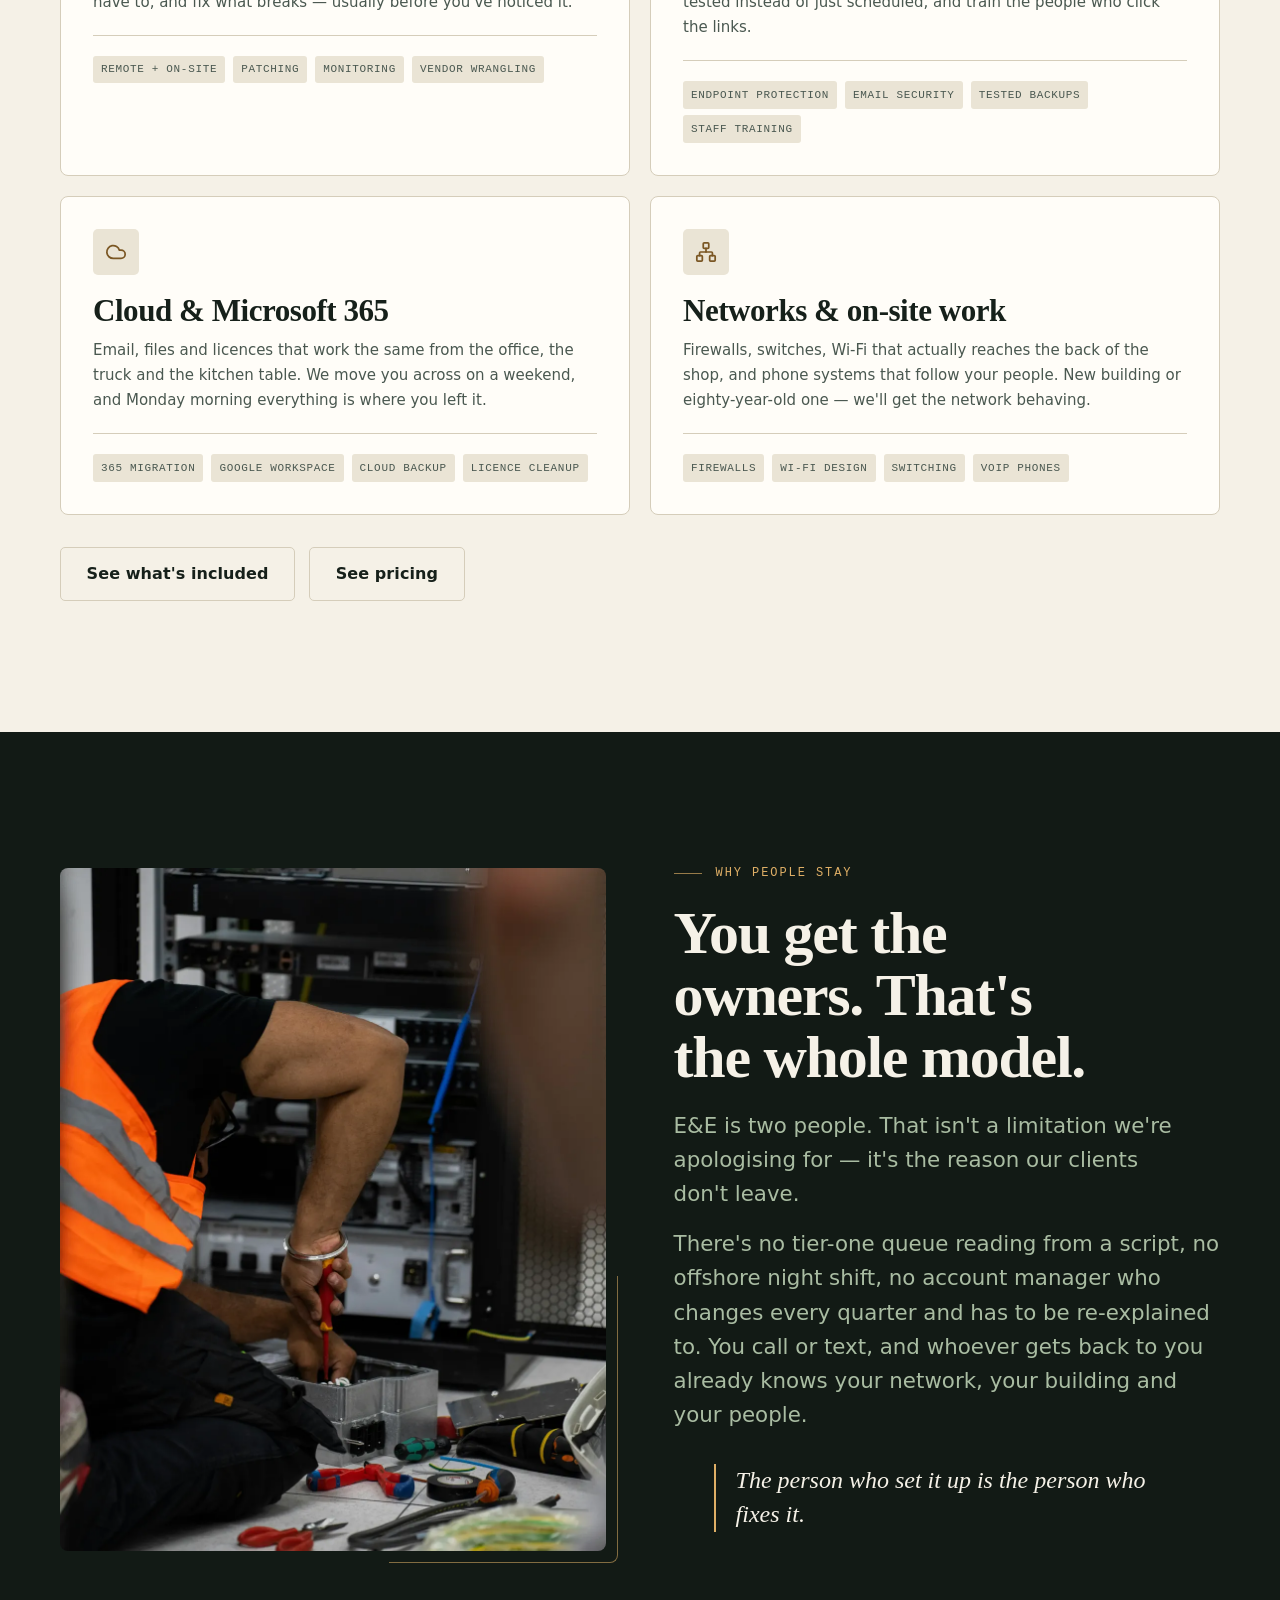
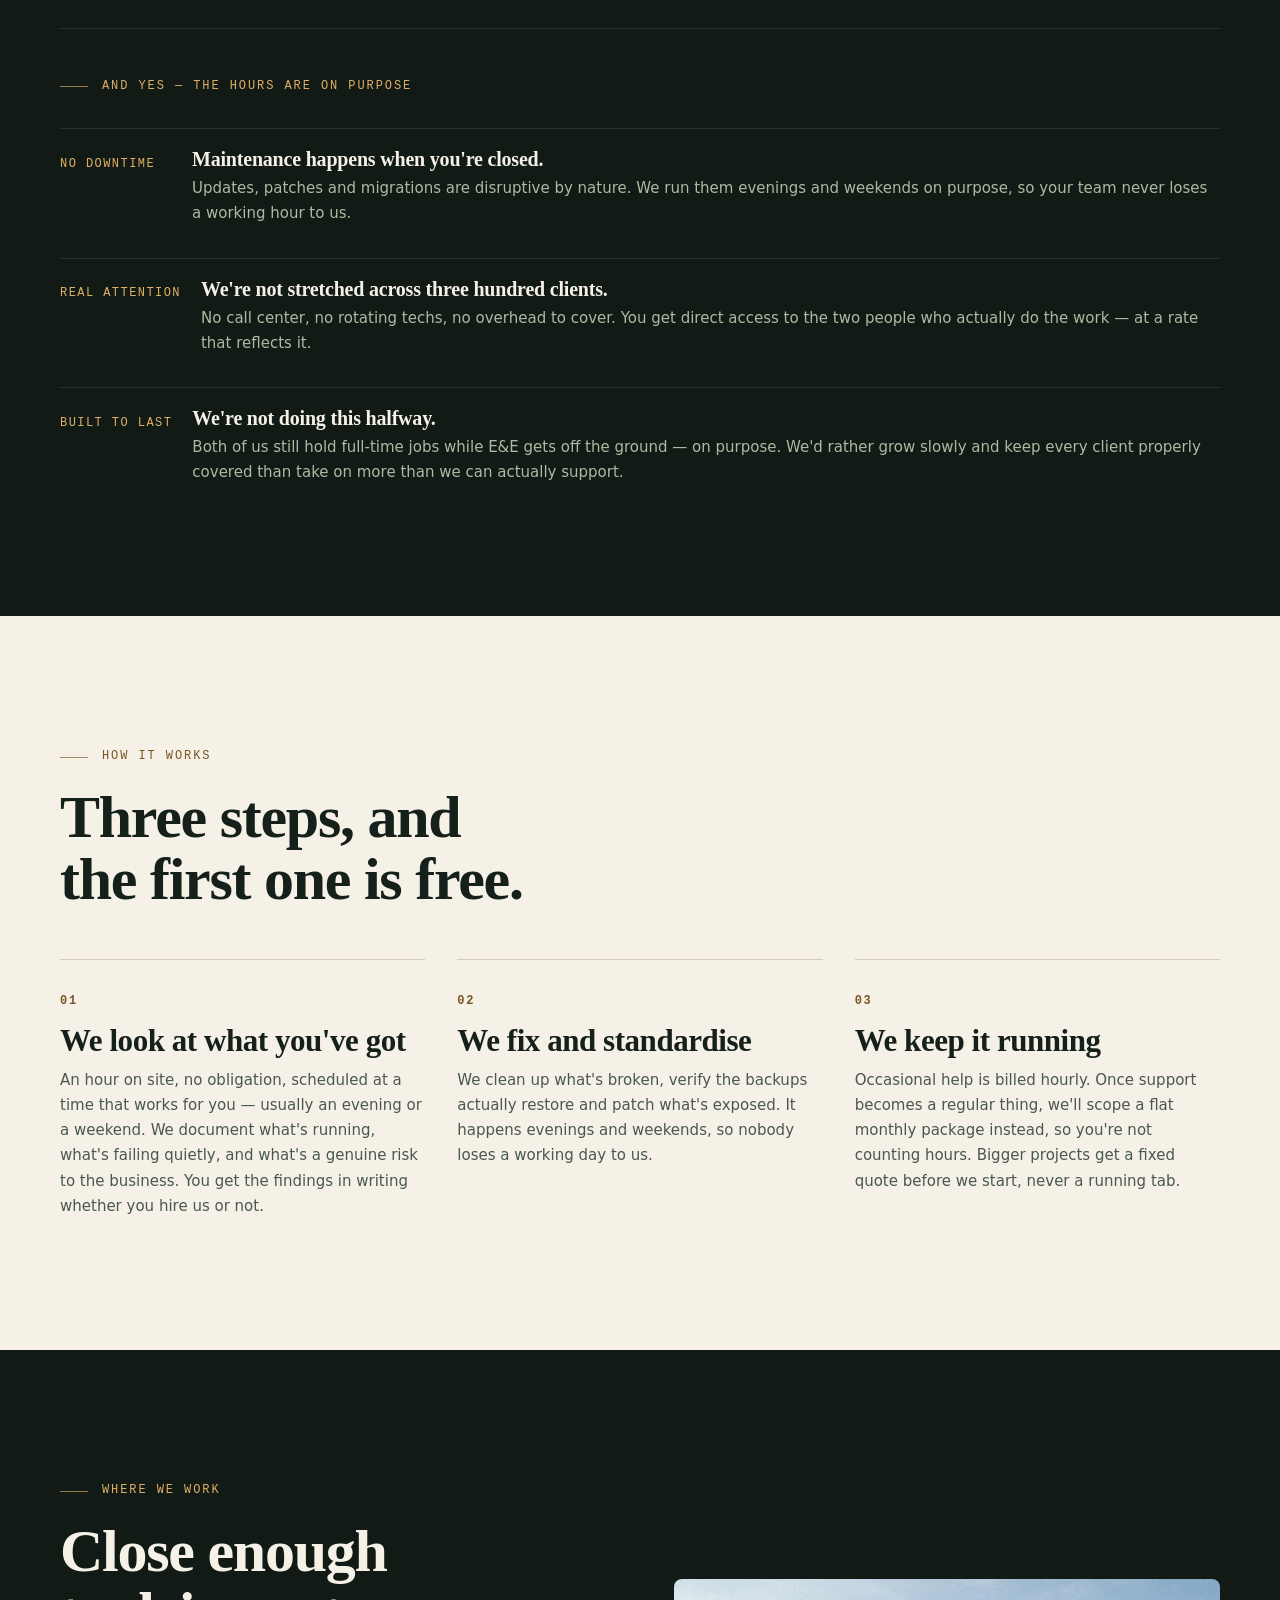
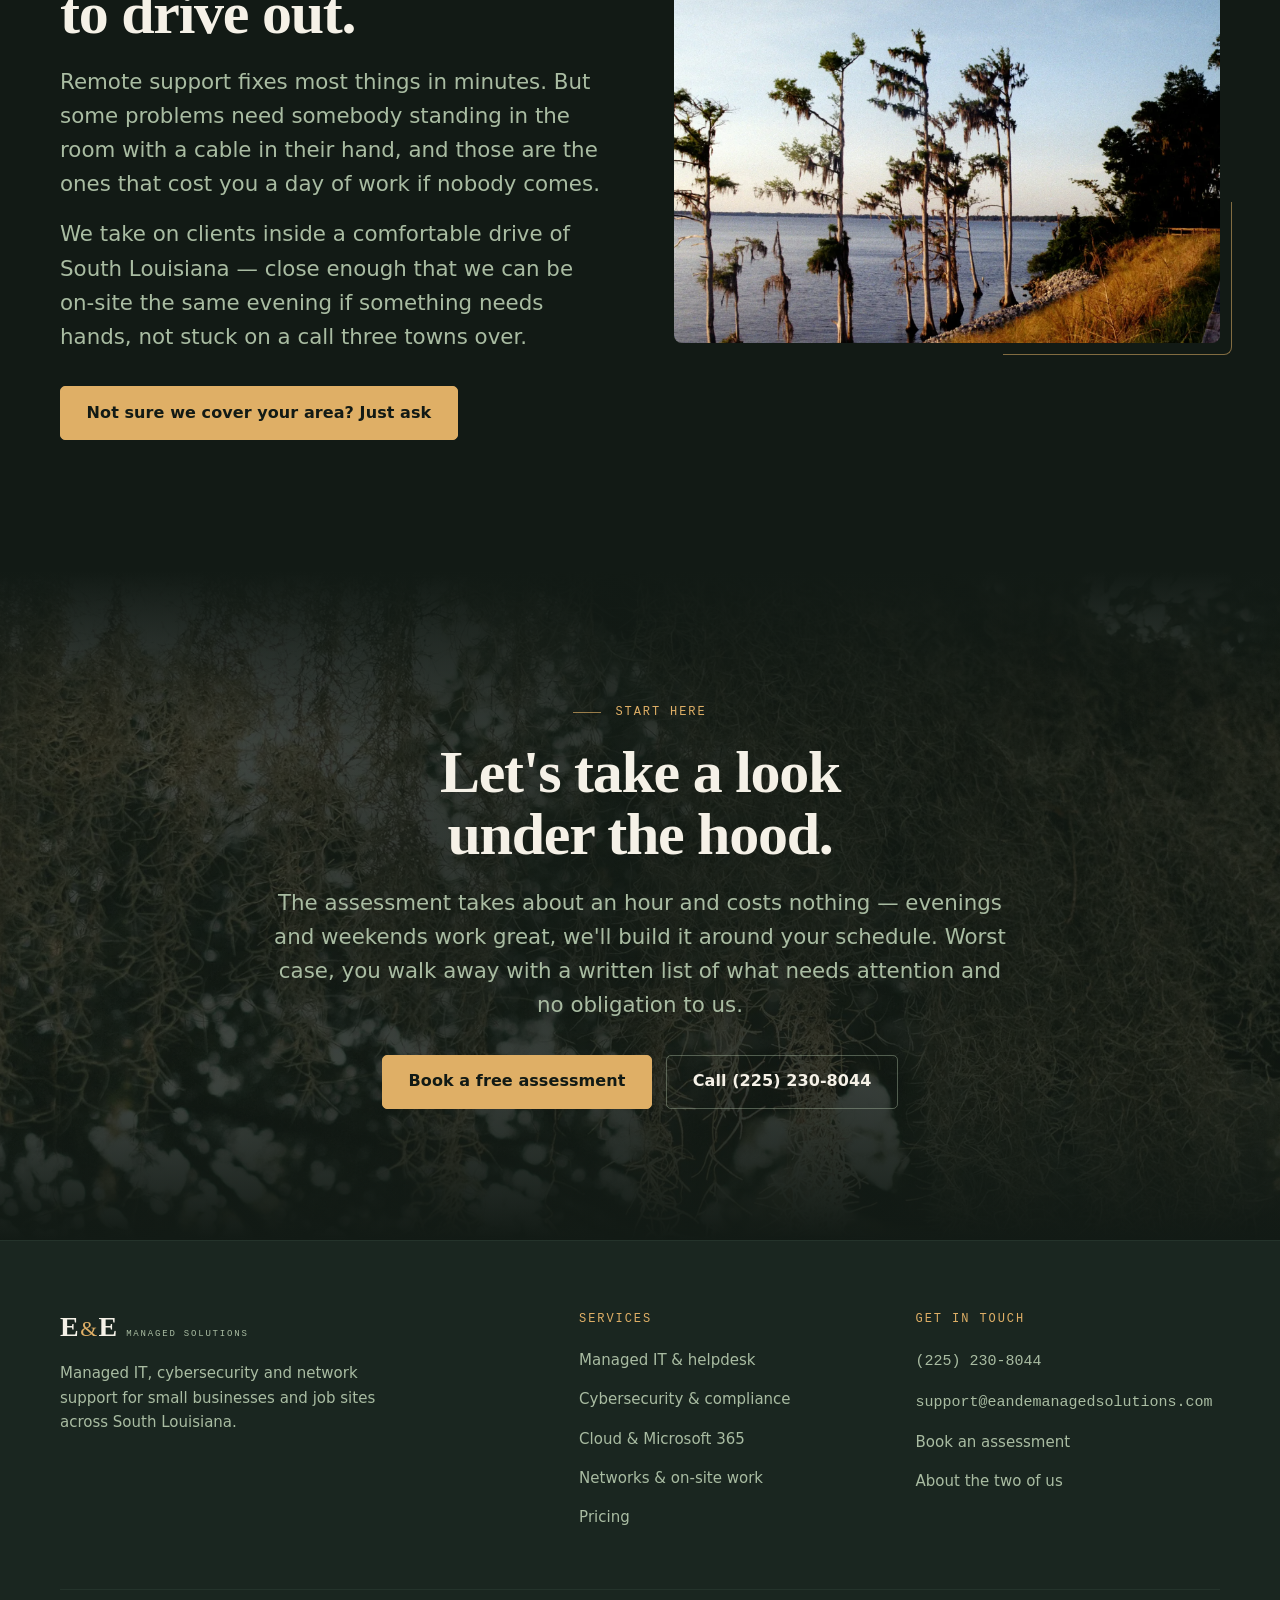
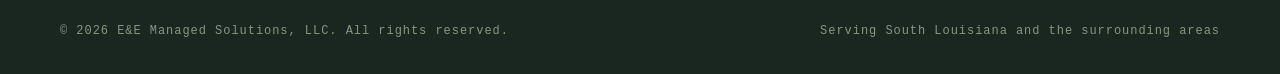
==== commit c83c2f8b: "Change contact address from admin@ to support@ Six instances across the four pages: the footer conta" ====
--- a/index.html
+++ b/index.html
@@ -400,7 +400,7 @@
         <h4>Get in touch</h4>
         <ul>
           <li><a class="footer-contact" href="tel:+12252308044">(225) 230-8044</a></li>
-          <li><a class="footer-contact" href="mailto:admin@eandemanagedsolutions.com">admin@eandemanagedsolutions.com</a></li>
+          <li><a class="footer-contact" href="mailto:support@eandemanagedsolutions.com">support@eandemanagedsolutions.com</a></li>
           <li><a href="contact.html">Book an assessment</a></li>
           <li><a href="about.html">About the two of us</a></li>
         </ul>
@@ -422,7 +422,7 @@
   "@type": "ProfessionalService",
   "name": "E&E Managed Solutions, LLC",
   "description": "Managed IT services, cybersecurity, Microsoft 365 and network support for small businesses.",
-  "email": "admin@eandemanagedsolutions.com",
+  "email": "support@eandemanagedsolutions.com",
   "telephone": "+1-225-230-8044",
   "areaServed": "South Louisiana",
   "priceRange": "$$",
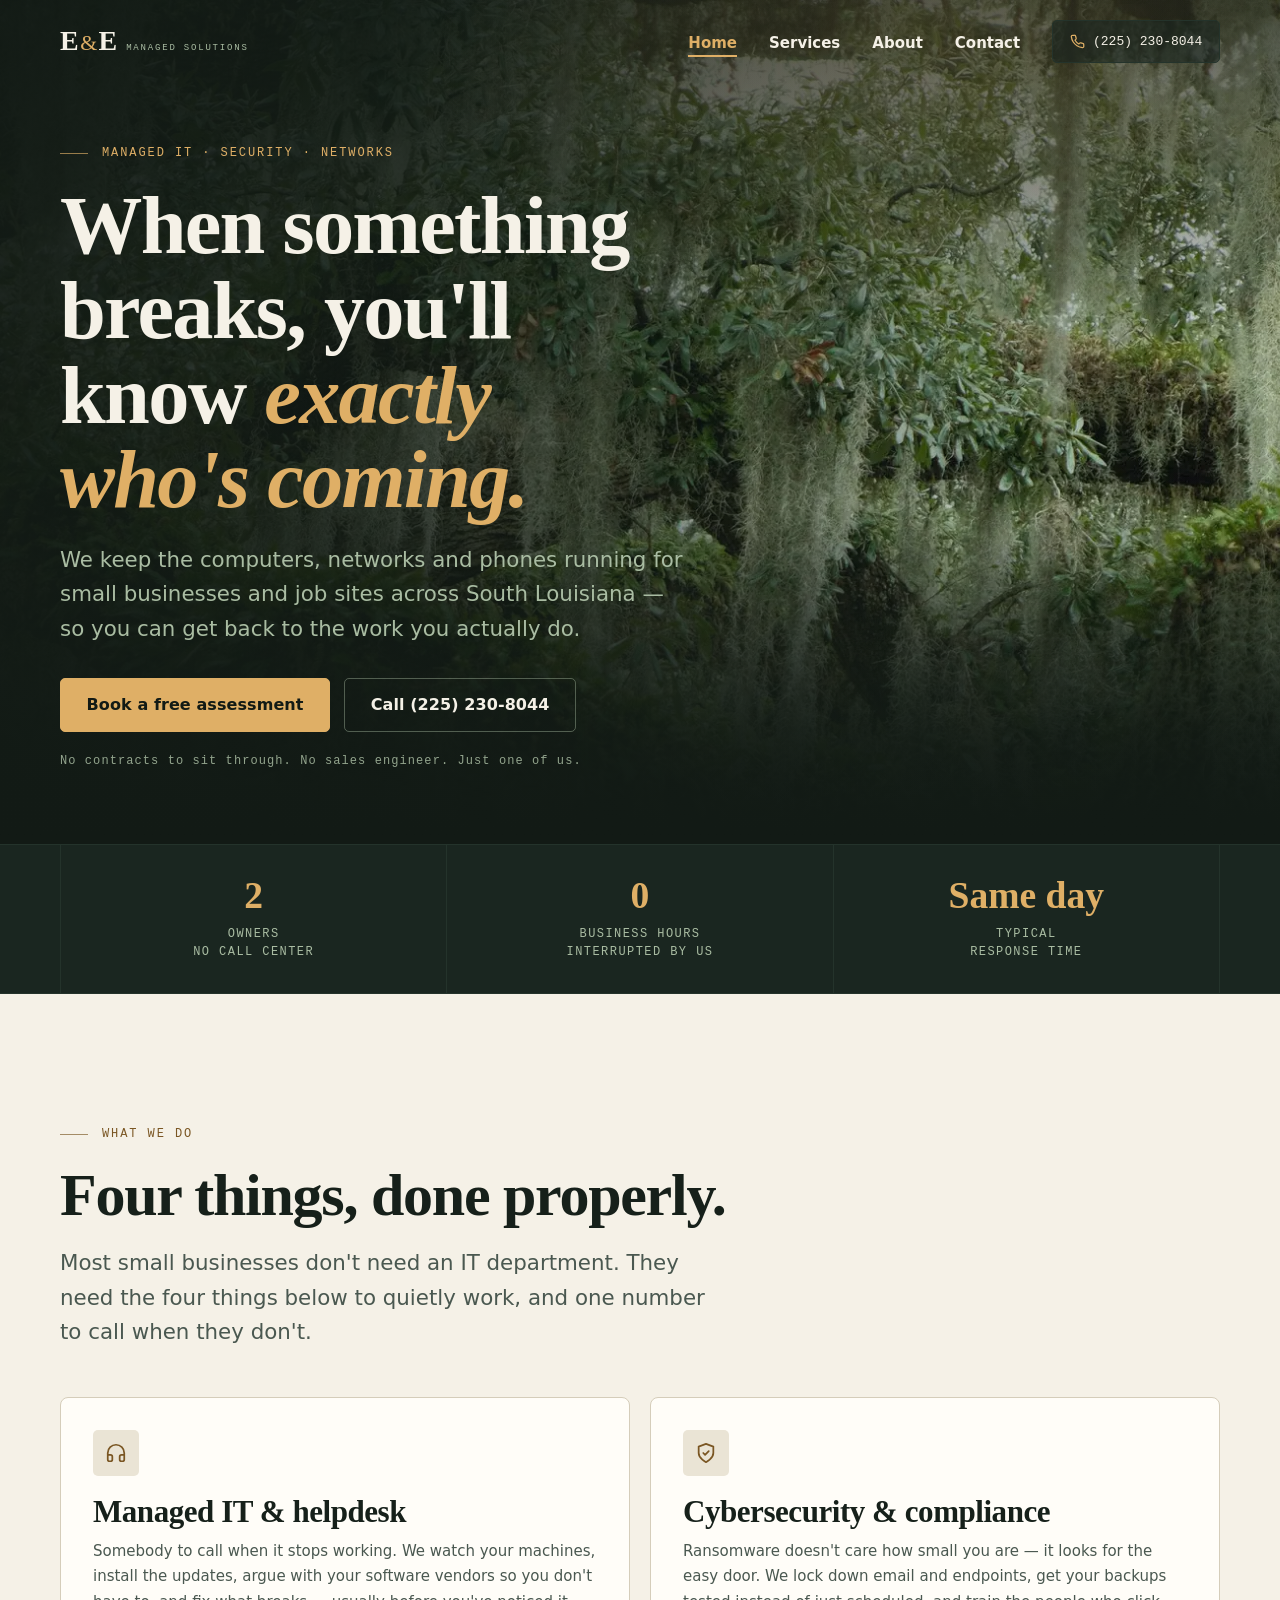
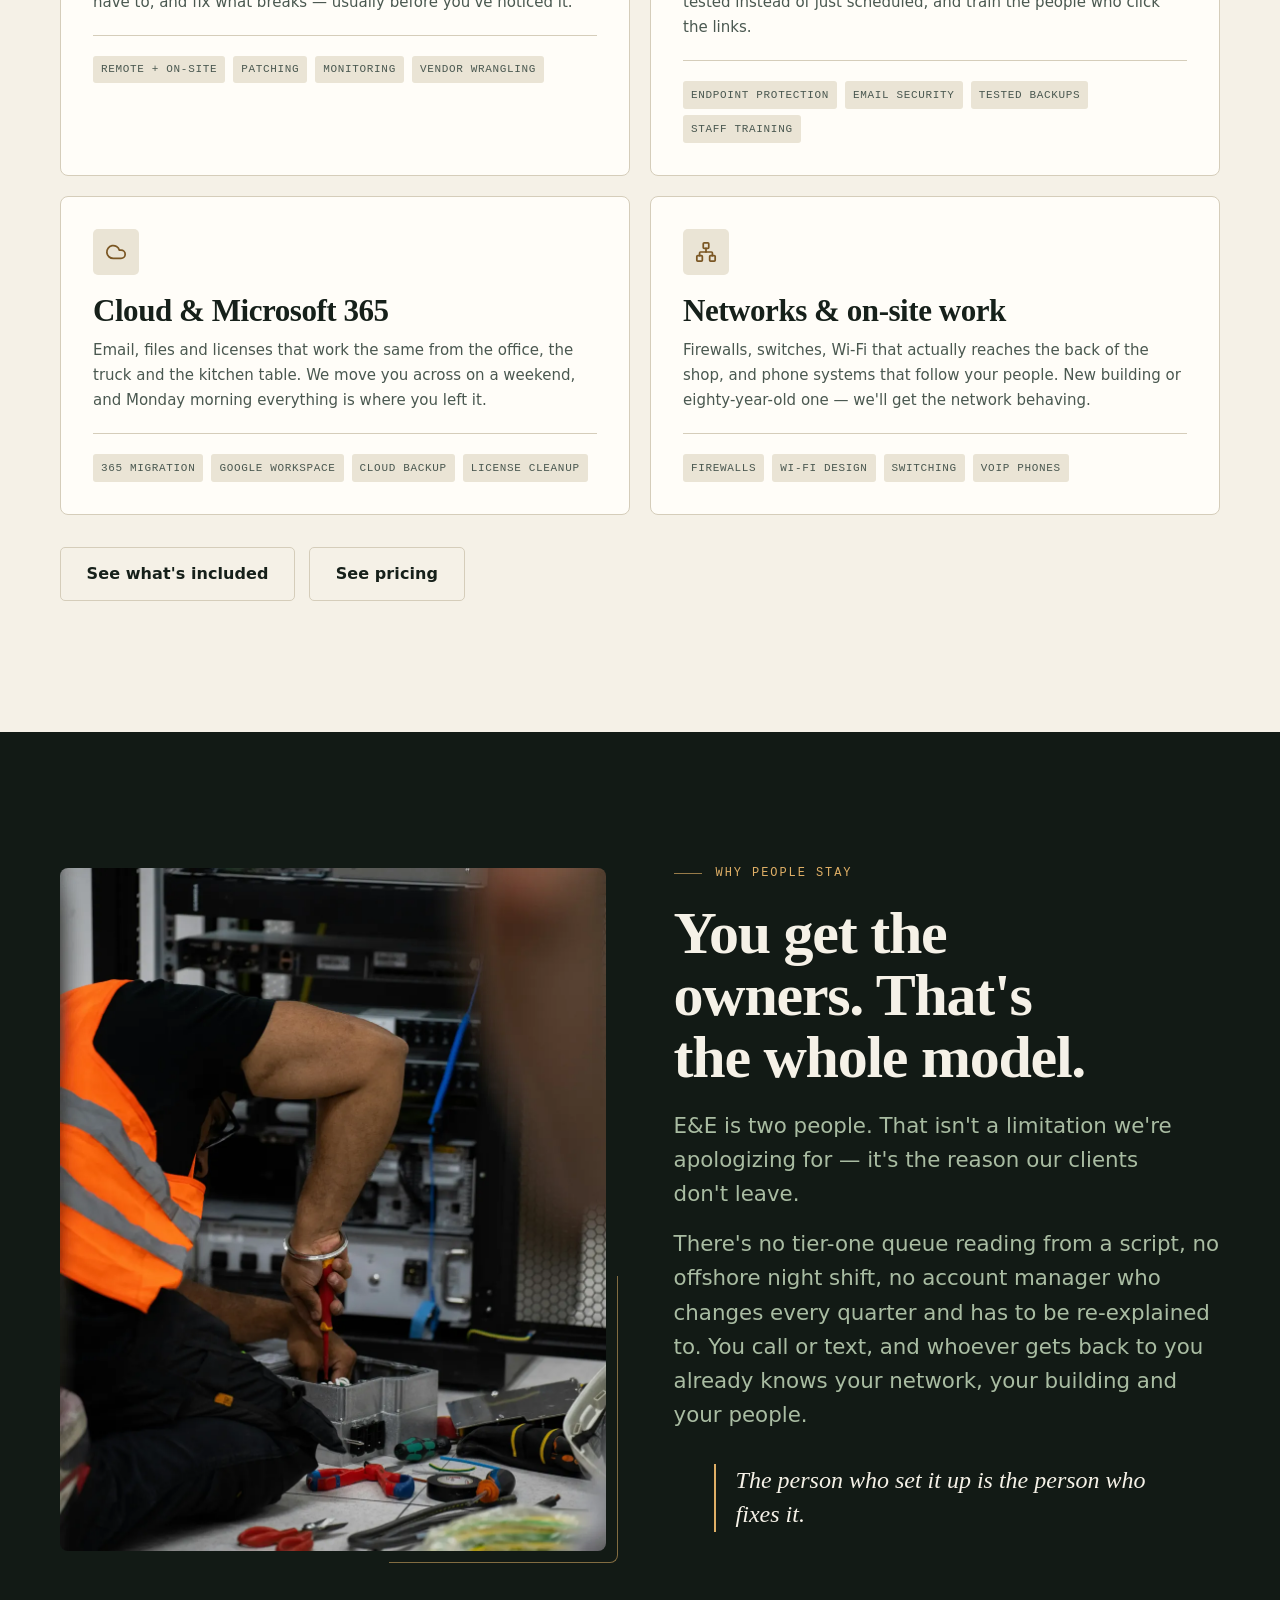
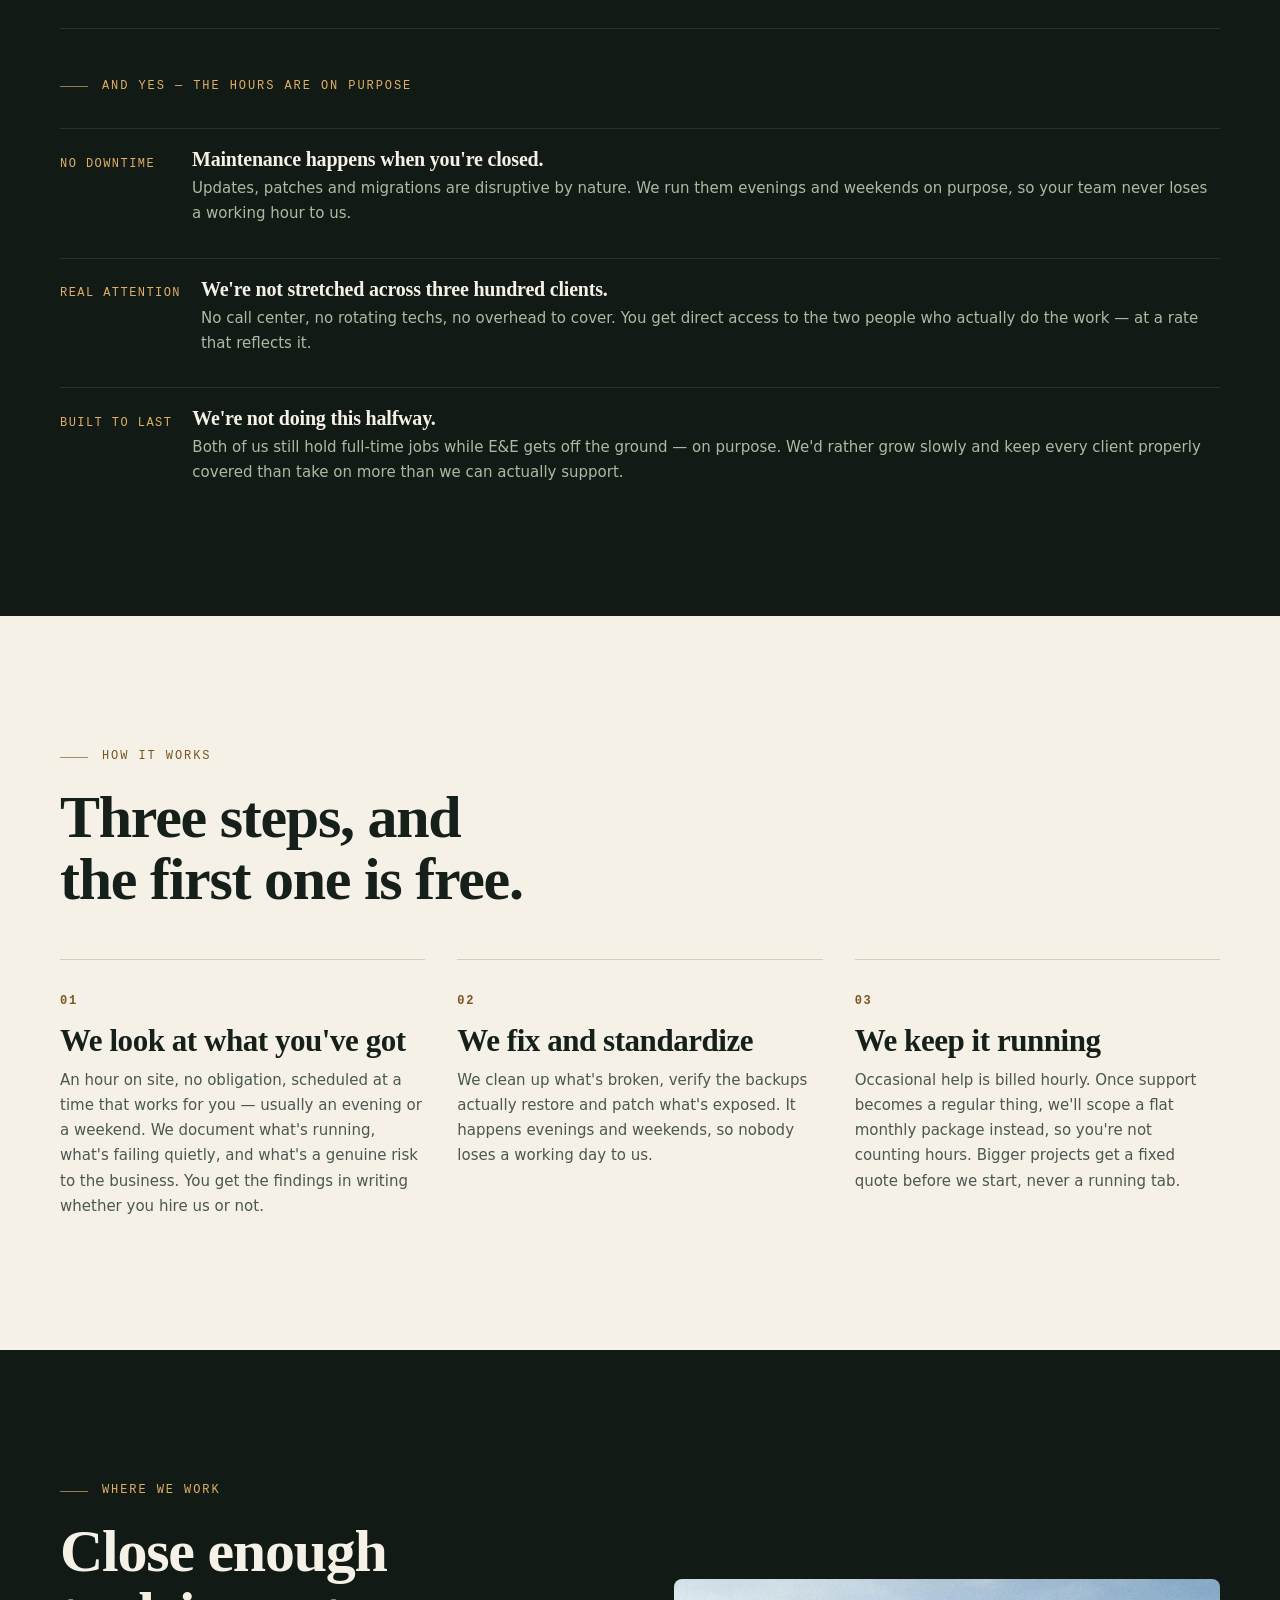
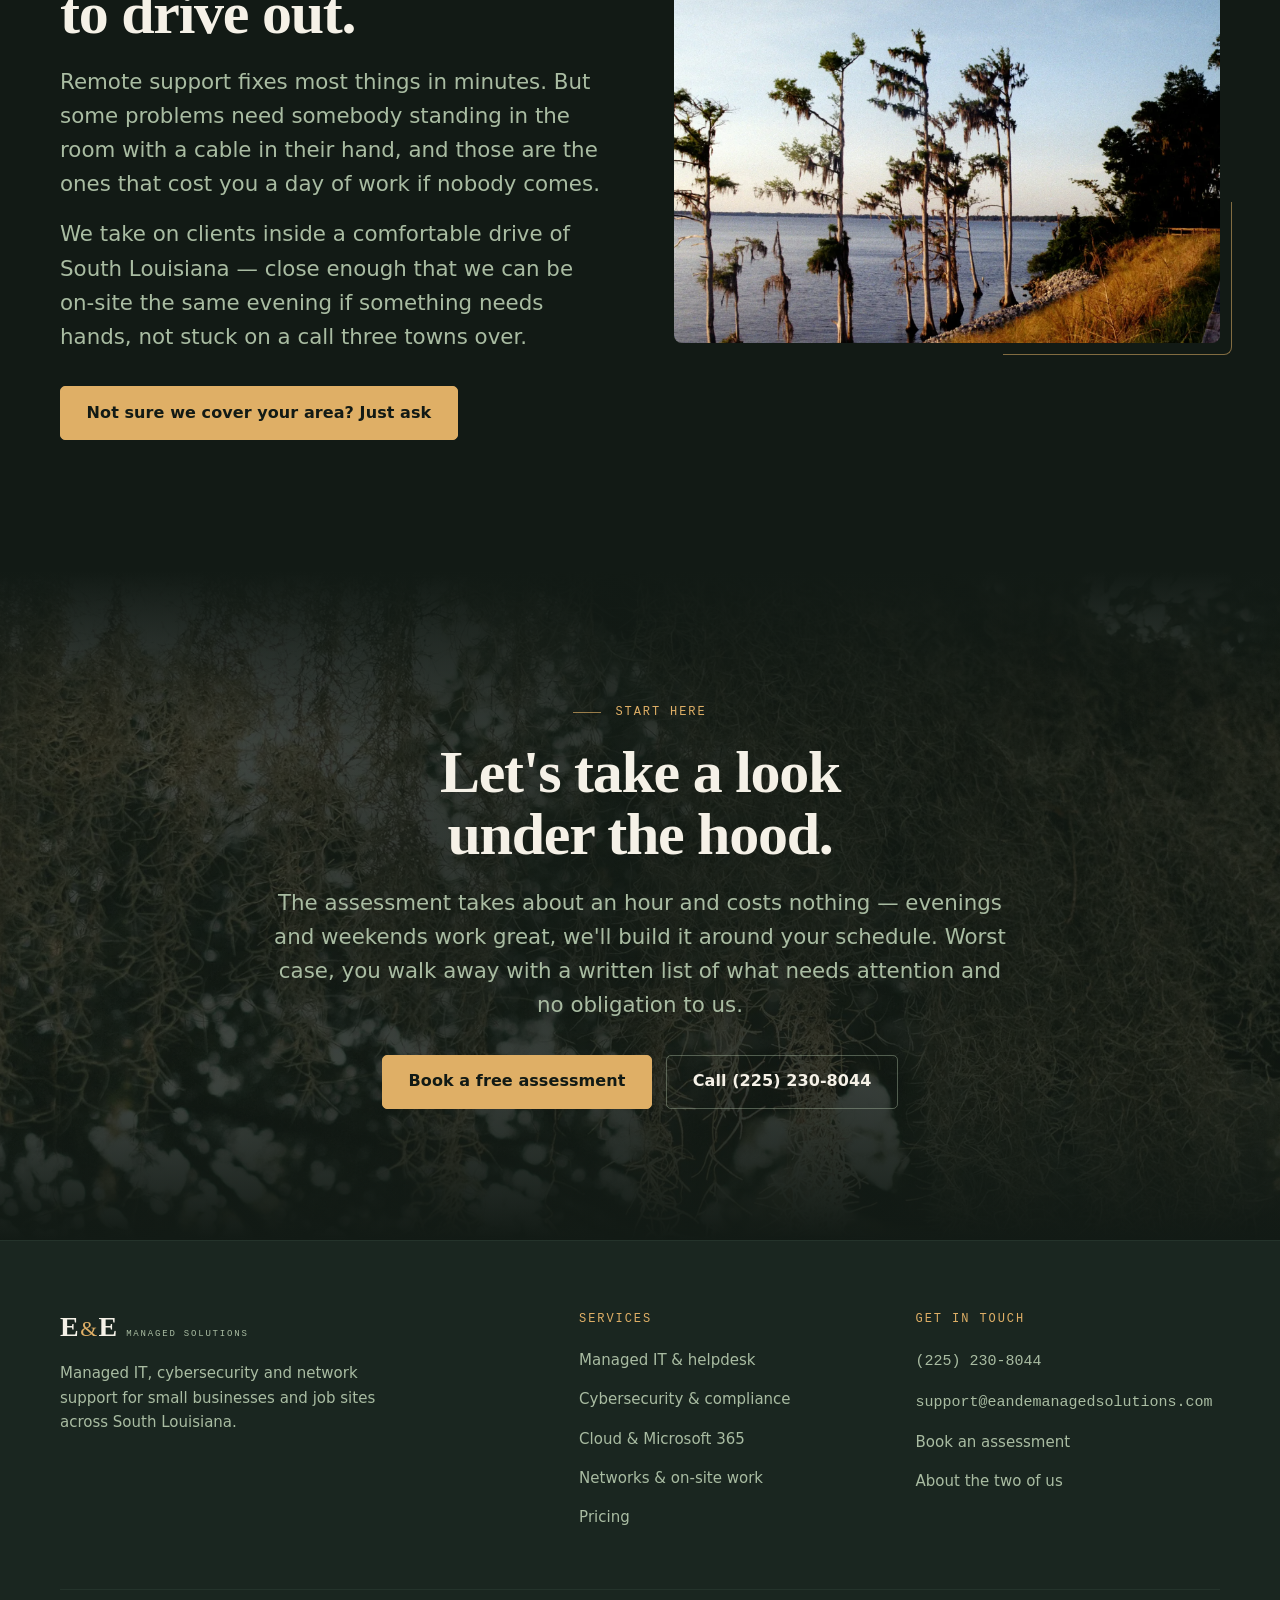
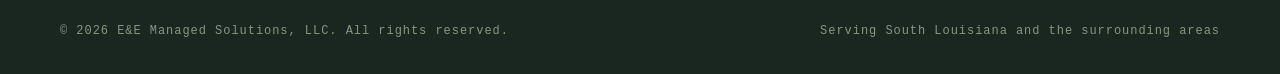
==== commit fdbdcc6f: "Drop .html from URLs, fix the mobile menu, American spellings Three changes:  - Internal links now p" ====
--- a/index.html
+++ b/index.html
@@ -5,6 +5,8 @@
 <meta name="viewport" content="width=device-width, initial-scale=1">
 <title>E&amp;E Managed Solutions — IT support for businesses across South Louisiana</title>
 <meta name="description" content="Managed IT, cybersecurity, Microsoft 365 and network support for small businesses and job sites across South Louisiana. Two owners, one number, no ticket queue.">
+<!-- Pages are served without the .html extension; this is the address to index. -->
+<link rel="canonical" href="https://eandemanagedsolutions.com/">
 
 <meta property="og:type" content="website">
 <meta property="og:title" content="E&amp;E Managed Solutions — IT support you can actually reach">
@@ -25,17 +27,17 @@
 <!-- ===================== HEADER ===================== -->
 <header class="site-header">
   <div class="shell header-inner">
-    <a class="wordmark" href="index.html">
+    <a class="wordmark" href="./">
       <span class="wordmark-mark">E<em>&amp;</em>E</span>
       <span class="wordmark-sub">Managed Solutions</span>
     </a>
 
     <nav class="nav" aria-label="Main">
       <ul class="nav-links">
-        <li><a href="index.html" aria-current="page">Home</a></li>
-        <li><a href="services.html">Services</a></li>
-        <li><a href="about.html">About</a></li>
-        <li><a href="contact.html">Contact</a></li>
+        <li><a href="./" aria-current="page">Home</a></li>
+        <li><a href="services">Services</a></li>
+        <li><a href="about">About</a></li>
+        <li><a href="contact">Contact</a></li>
       </ul>
 
       <a class="nav-phone" href="tel:+12252308044">
@@ -75,7 +77,7 @@
       </p>
 
       <div class="btn-row">
-        <a class="btn btn-primary" href="contact.html">Book a free assessment</a>
+        <a class="btn btn-primary" href="contact">Book a free assessment</a>
         <a class="btn btn-ghost" href="tel:+12252308044">Call (225) 230-8044</a>
       </div>
 
@@ -159,7 +161,7 @@
         </div>
         <h3>Cloud &amp; Microsoft 365</h3>
         <p class="card-body">
-          Email, files and licences that work the same from the office, the truck
+          Email, files and licenses that work the same from the office, the truck
           and the kitchen table. We move you across on a weekend, and Monday
           morning everything is where you left it.
         </p>
@@ -167,7 +169,7 @@
           <li>365 migration</li>
           <li>Google Workspace</li>
           <li>Cloud backup</li>
-          <li>Licence cleanup</li>
+          <li>License cleanup</li>
         </ul>
       </article>
 
@@ -191,8 +193,8 @@
     </div>
 
     <div class="btn-row reveal">
-      <a class="btn btn-ghost" href="services.html">See what's included</a>
-      <a class="btn btn-ghost" href="services.html#pricing">See pricing</a>
+      <a class="btn btn-ghost" href="services">See what's included</a>
+      <a class="btn btn-ghost" href="services#pricing">See pricing</a>
     </div>
   </div>
 </section>
@@ -212,7 +214,7 @@
         <p class="eyebrow">Why people stay</p>
         <h2>You get the owners. That's the whole model.</h2>
         <p class="lead">
-          E&amp;E is two people. That isn't a limitation we're apologising for —
+          E&amp;E is two people. That isn't a limitation we're apologizing for —
           it's the reason our clients don't leave.
         </p>
         <p class="lead" style="margin-top:1rem">
@@ -291,7 +293,7 @@
         </p>
       </li>
       <li class="step reveal">
-        <h3>We fix and standardise</h3>
+        <h3>We fix and standardize</h3>
         <p>
           We clean up what's broken, verify the backups actually restore and
           patch what's exposed. It happens evenings and weekends, so nobody
@@ -329,7 +331,7 @@
           hands, not stuck on a call three towns over.
         </p>
         <div class="btn-row">
-          <a class="btn btn-primary" href="contact.html">Not sure we cover your area? Just ask</a>
+          <a class="btn btn-primary" href="contact">Not sure we cover your area? Just ask</a>
         </div>
       </div>
 
@@ -362,7 +364,7 @@
       obligation to us.
     </p>
     <div class="btn-row">
-      <a class="btn btn-primary" href="contact.html">Book a free assessment</a>
+      <a class="btn btn-primary" href="contact">Book a free assessment</a>
       <a class="btn btn-ghost" href="tel:+12252308044">Call (225) 230-8044</a>
     </div>
   </div>
@@ -375,7 +377,7 @@
   <div class="shell">
     <div class="footer-grid">
       <div class="footer-brand">
-        <a class="wordmark" href="index.html">
+        <a class="wordmark" href="./">
           <span class="wordmark-mark">E<em>&amp;</em>E</span>
           <span class="wordmark-sub">Managed Solutions</span>
         </a>
@@ -388,11 +390,11 @@
       <div class="footer-col">
         <h4>Services</h4>
         <ul>
-          <li><a href="services.html#managed-it">Managed IT &amp; helpdesk</a></li>
-          <li><a href="services.html#security">Cybersecurity &amp; compliance</a></li>
-          <li><a href="services.html#cloud">Cloud &amp; Microsoft 365</a></li>
-          <li><a href="services.html#networks">Networks &amp; on-site work</a></li>
-          <li><a href="services.html#pricing">Pricing</a></li>
+          <li><a href="services#managed-it">Managed IT &amp; helpdesk</a></li>
+          <li><a href="services#security">Cybersecurity &amp; compliance</a></li>
+          <li><a href="services#cloud">Cloud &amp; Microsoft 365</a></li>
+          <li><a href="services#networks">Networks &amp; on-site work</a></li>
+          <li><a href="services#pricing">Pricing</a></li>
         </ul>
       </div>
 
@@ -401,8 +403,8 @@
         <ul>
           <li><a class="footer-contact" href="tel:+12252308044">(225) 230-8044</a></li>
           <li><a class="footer-contact" href="mailto:support@eandemanagedsolutions.com">support@eandemanagedsolutions.com</a></li>
-          <li><a href="contact.html">Book an assessment</a></li>
-          <li><a href="about.html">About the two of us</a></li>
+          <li><a href="contact">Book an assessment</a></li>
+          <li><a href="about">About the two of us</a></li>
         </ul>
       </div>
     </div>
--- a/assets/css/style.css
+++ b/assets/css/style.css
@@ -4,7 +4,7 @@
    Design direction: "Under the canopy."
 
    Every managed-services site in the category is navy blue. This one is built
-   from the colours of a live oak at dusk -- deep green-black shade, warm bark,
+   from the colors of a live oak at dusk -- deep green-black shade, warm bark,
    and the gold of backlit Spanish moss. The page alternates between SHADE
    (dark, atmospheric, persuasive) and CLEARING (light linen, informational),
    the rhythm of walking a live oak alley.
@@ -20,7 +20,7 @@
    ========================================================================== */
 
 :root {
-  /* --- Colour: the canopy ------------------------------------------------ */
+  /* --- Color: the canopy ------------------------------------------------ */
   --shade:        #121A15;  /* deepest canopy shade -- the page ground       */
   --understory:   #1A2620;  /* raised surface on dark                        */
   --thicket:      #24332B;  /* borders + hover surfaces on dark              */
@@ -29,7 +29,7 @@
   --lantern-ink:  #7A5623;  /* the same gold, dark enough     5.9:1 on linen */
   --bark:         #6E5238;  /* warm brown, used sparingly                    */
 
-  /* --- Colour: the clearing --------------------------------------------- */
+  /* --- Color: the clearing --------------------------------------------- */
   --linen:        #F5F1E7;  /* light section ground                          */
   --linen-dim:    #EAE4D5;  /* alt surface within light sections             */
   --ink:          #16201A;  /* text on linen                 14.8:1 on linen */
@@ -37,6 +37,7 @@
   --rule:         #D5CDBA;  /* hairline on linen                             */
 
   --danger:       #B3402F;
+  --ok:           #2F5A3E;  /* confirmation text              7.0:1 on linen */
 
   /* --- Type -------------------------------------------------------------- */
   --display: "Fraunces", "Iowan Old Style", Georgia, serif;
@@ -176,7 +177,7 @@
 .section { padding-block: var(--s-section); position: relative; }
 
 /* The two grounds. Every section declares which world it lives in, and the
-   text colours follow from that -- no per-element overrides needed. */
+   text colors follow from that -- no per-element overrides needed. */
 .shade {
   background: var(--shade);
   color: var(--linen);
@@ -698,11 +699,11 @@
 
 .split-media.is-wide img { aspect-ratio: 3 / 2; }
 
-/* Where the copy column runs long (the About story), a centred 4:5 image floats
+/* Where the copy column runs long (the About story), a centered 4:5 image floats
    in the middle of the row with dead space above and below it. is-fill takes
    the image out of flow and lets it fill the full height of the row instead, so
    the two columns start and end together. Below the split breakpoint the
-   columns stack and it reverts to the normal aspect-ratio behaviour. */
+   columns stack and it reverts to the normal aspect-ratio behavior. */
 @media (min-width: 881px) {
   .split-media.is-fill { align-self: stretch; }
   .split-media.is-fill picture { display: block; height: 100%; }
@@ -989,6 +990,39 @@
   color: var(--ink-soft);
 }
 
+/* Honeypot -- off-screen rather than display:none, which some bots detect. */
+.hp {
+  position: absolute;
+  width: 1px; height: 1px;
+  margin: -1px;
+  padding: 0;
+  overflow: hidden;
+  clip: rect(0 0 0 0);
+  clip-path: inset(50%);
+  white-space: nowrap;
+}
+
+/* Reply from the form backend, shown under the submit button. */
+.form-status {
+  margin-top: var(--s-3);
+  padding: 0.75rem 0.95rem;
+  border: 1px solid var(--rule);
+  border-left-width: 3px;
+  border-radius: var(--r-md);
+  background: var(--linen-dim);
+  font-size: var(--t-small);
+  line-height: 1.55;
+  max-width: 52ch;
+}
+
+.form-status.is-ok    { border-left-color: var(--ok);     color: var(--ok); }
+.form-status.is-error { border-left-color: var(--danger); color: var(--danger); }
+
+.btn[disabled] {
+  opacity: 0.6;
+  cursor: progress;
+}
+
 /* Aside panel on the contact page */
 .contact-aside {
   padding: var(--s-4);
@@ -1304,11 +1338,26 @@
 
   .nav-links.is-open { transform: none; }
 
+  /* Each choice has to be a block that fills the panel. Left inline, the
+     anchor's tap area is only as wide and tall as its own text, so the row
+     you can see is much bigger than the row that actually responds -- taps
+     land just off the word and do nothing. */
+  .nav-links li { display: block; width: 100%; }
+
   .nav-links a {
-    padding-block: var(--s-3);
+    display: flex;
+    align-items: center;
+    min-height: 3.5rem;       /* comfortably past the 44px thumb minimum */
+    padding-block: var(--s-2);
     border-bottom: 1px solid var(--thicket);
     font-size: 1.15rem;
+    -webkit-tap-highlight-color: rgba(223, 175, 102, 0.18);
   }
+
+  .nav-links li:last-child a { border-bottom: 0; }
+
+  /* Confirms the tap landed, on touch where there is no hover. */
+  .nav-links a:active { color: var(--lantern); }
 
   .nav-links a::after { display: none; }
 
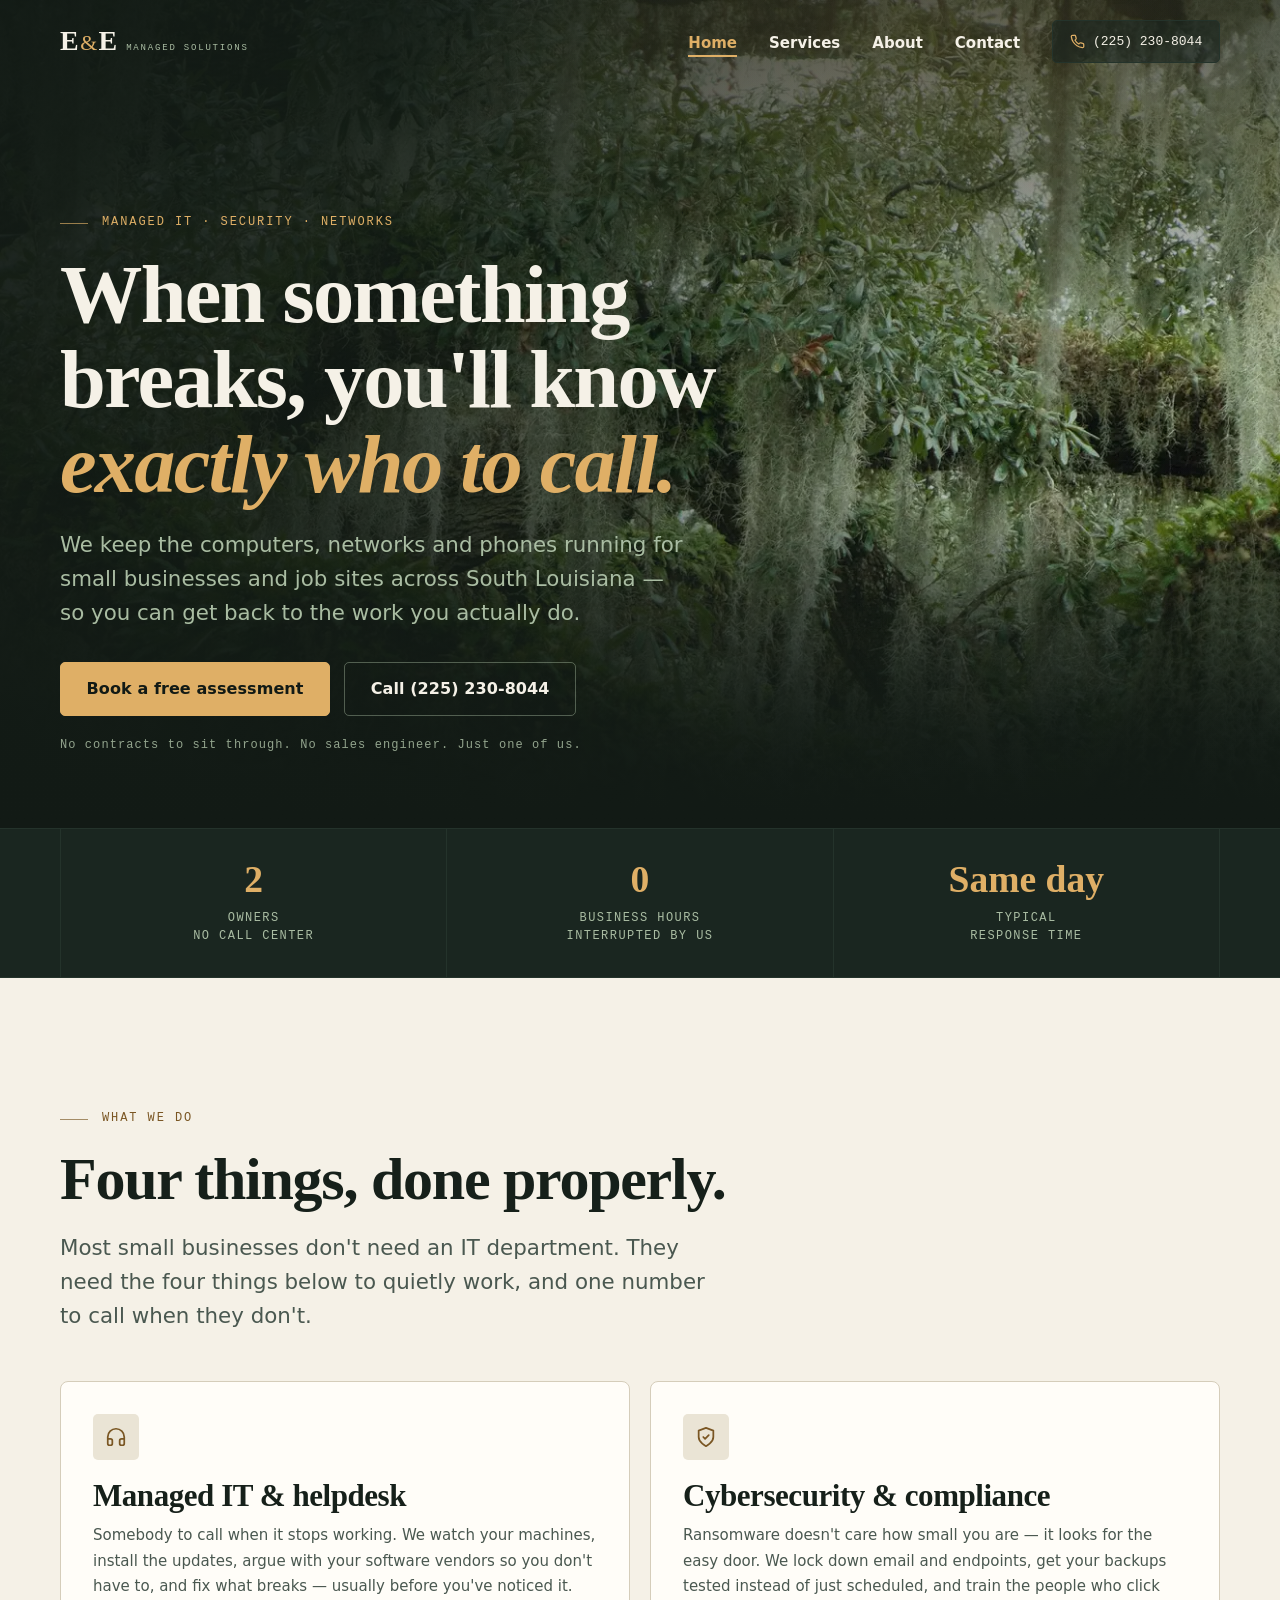
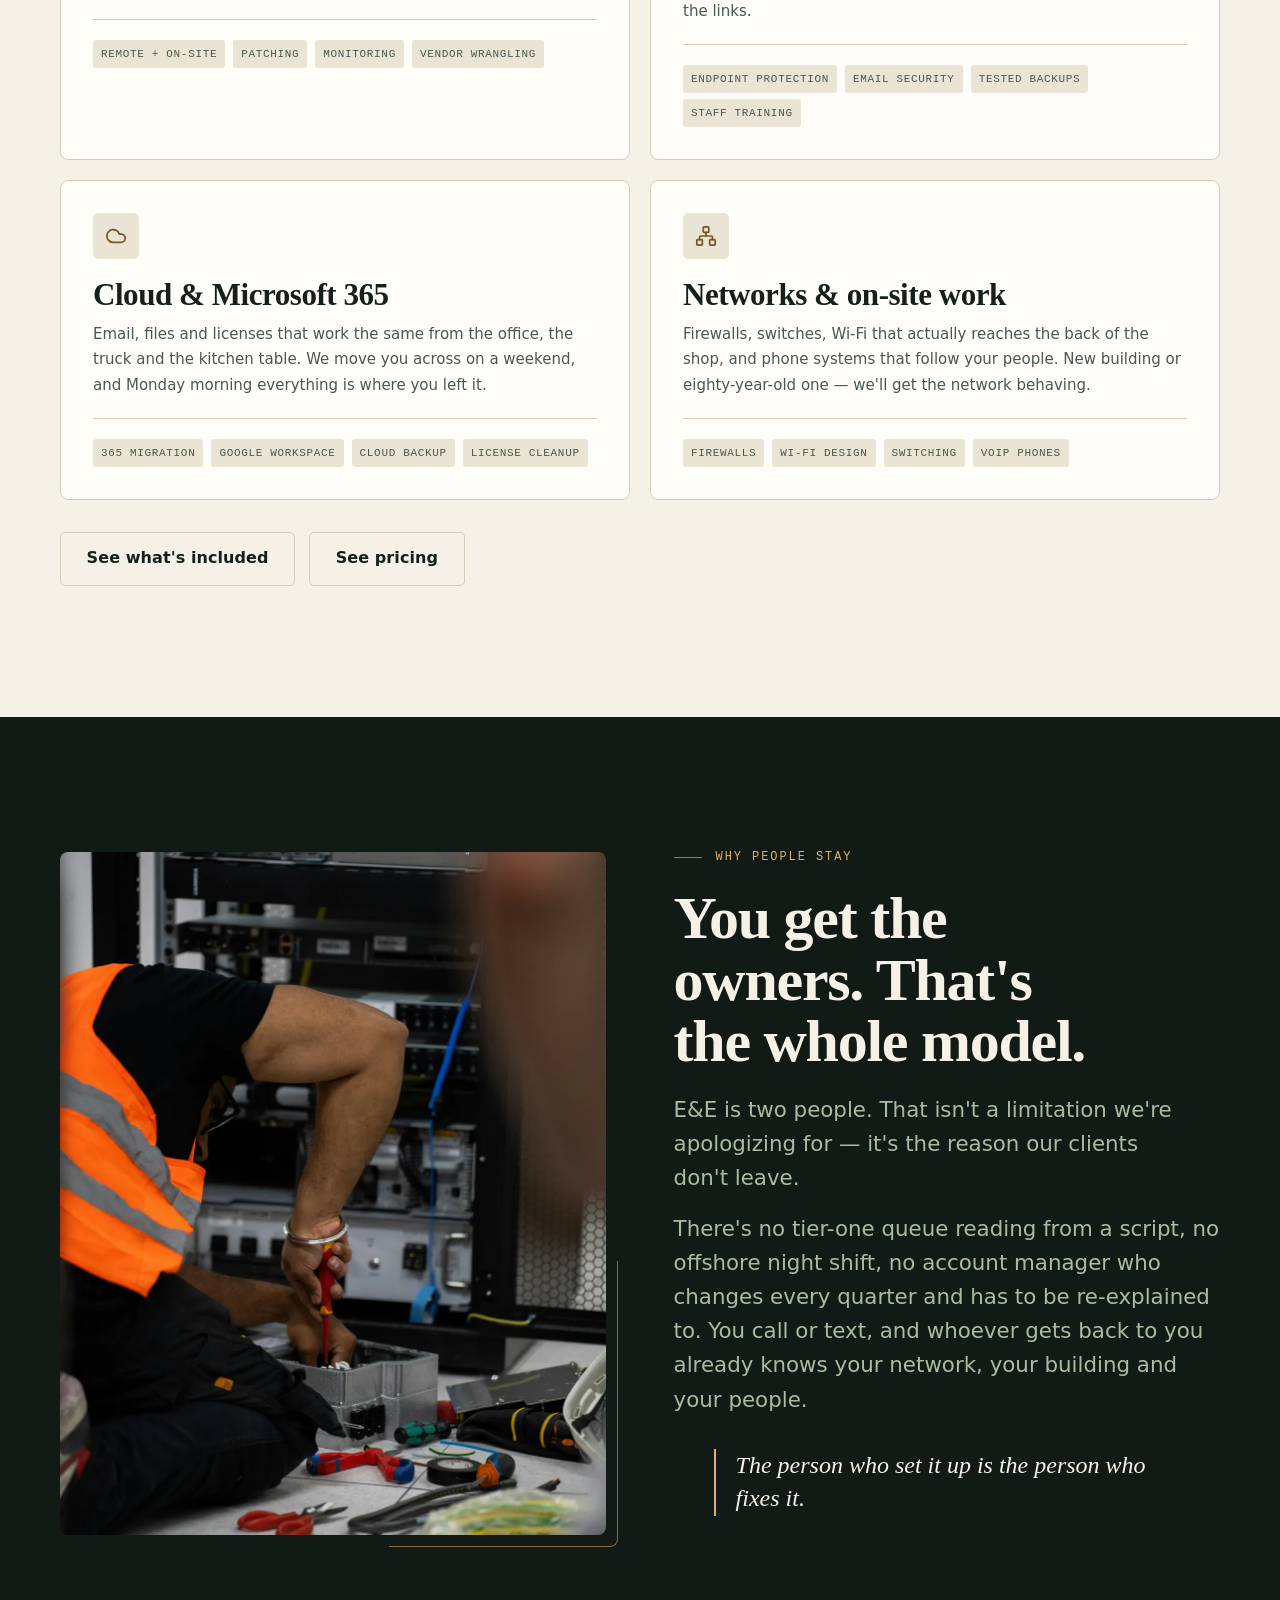
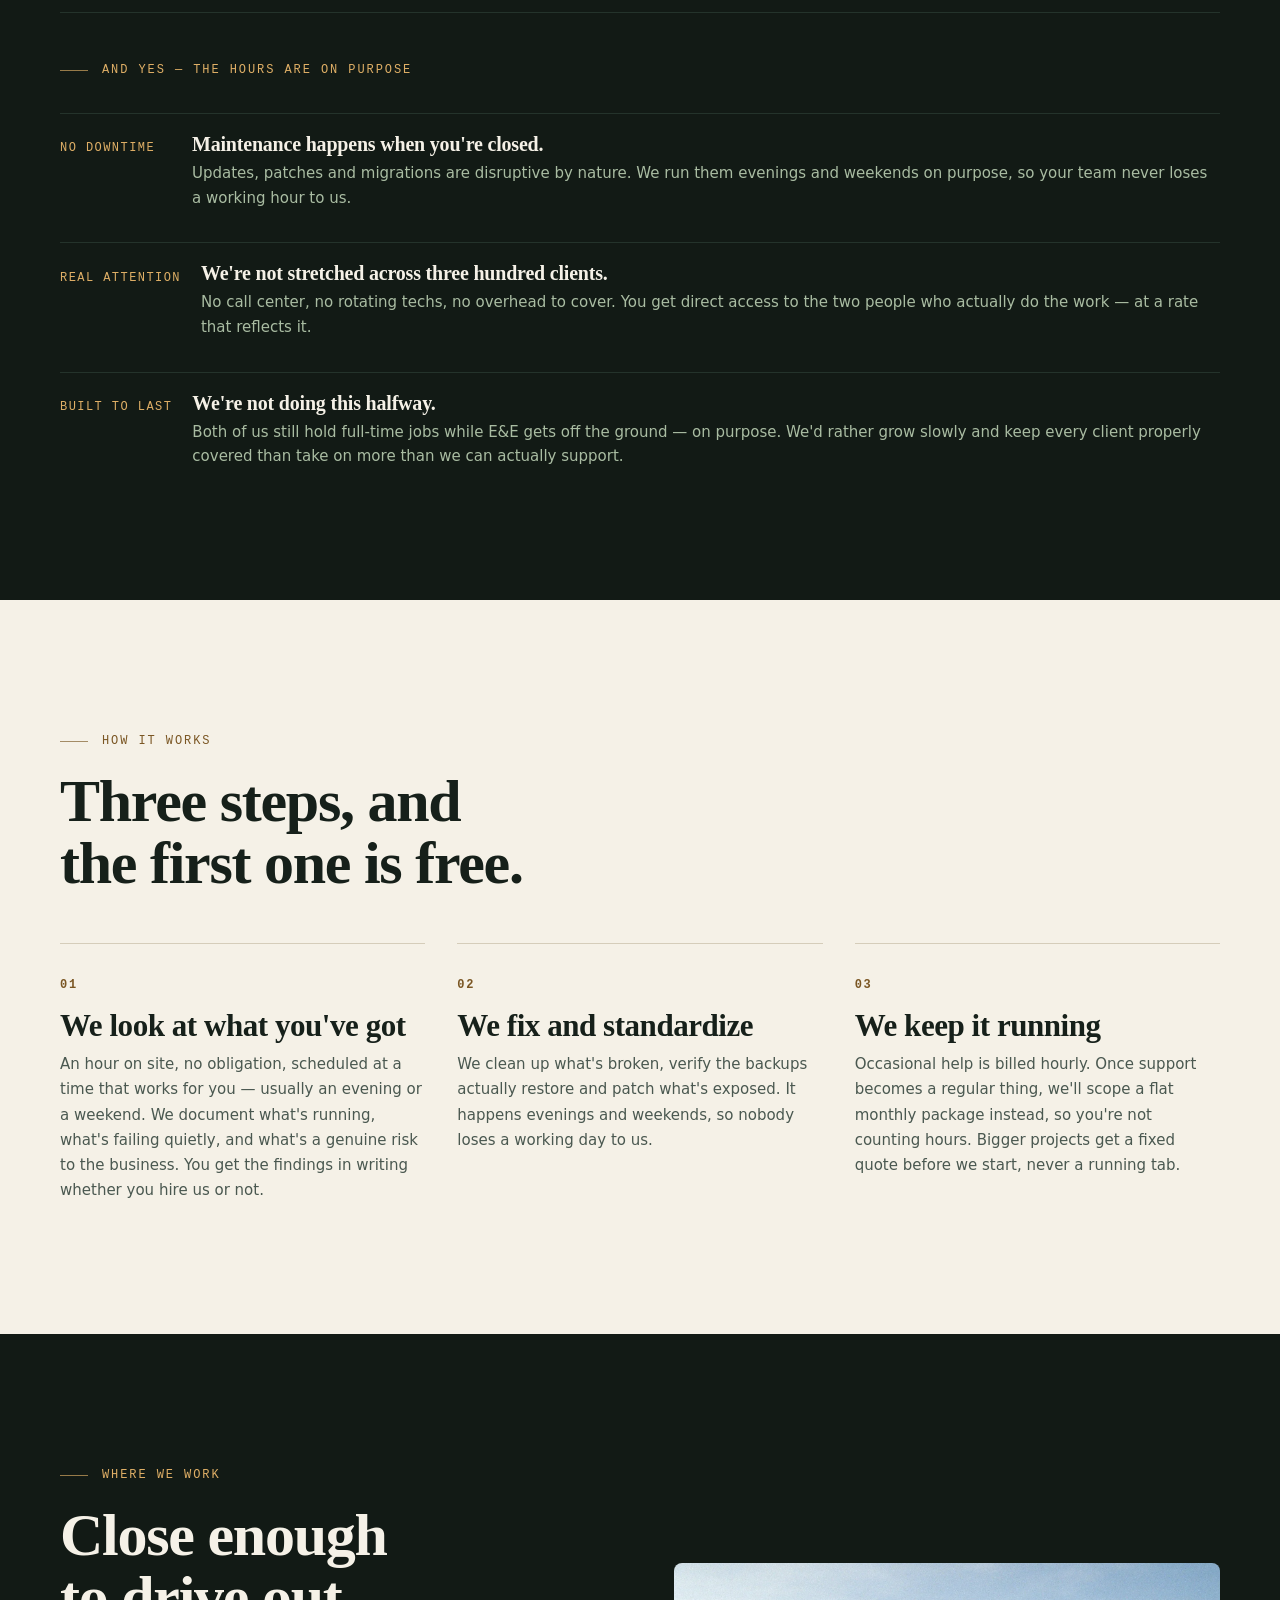
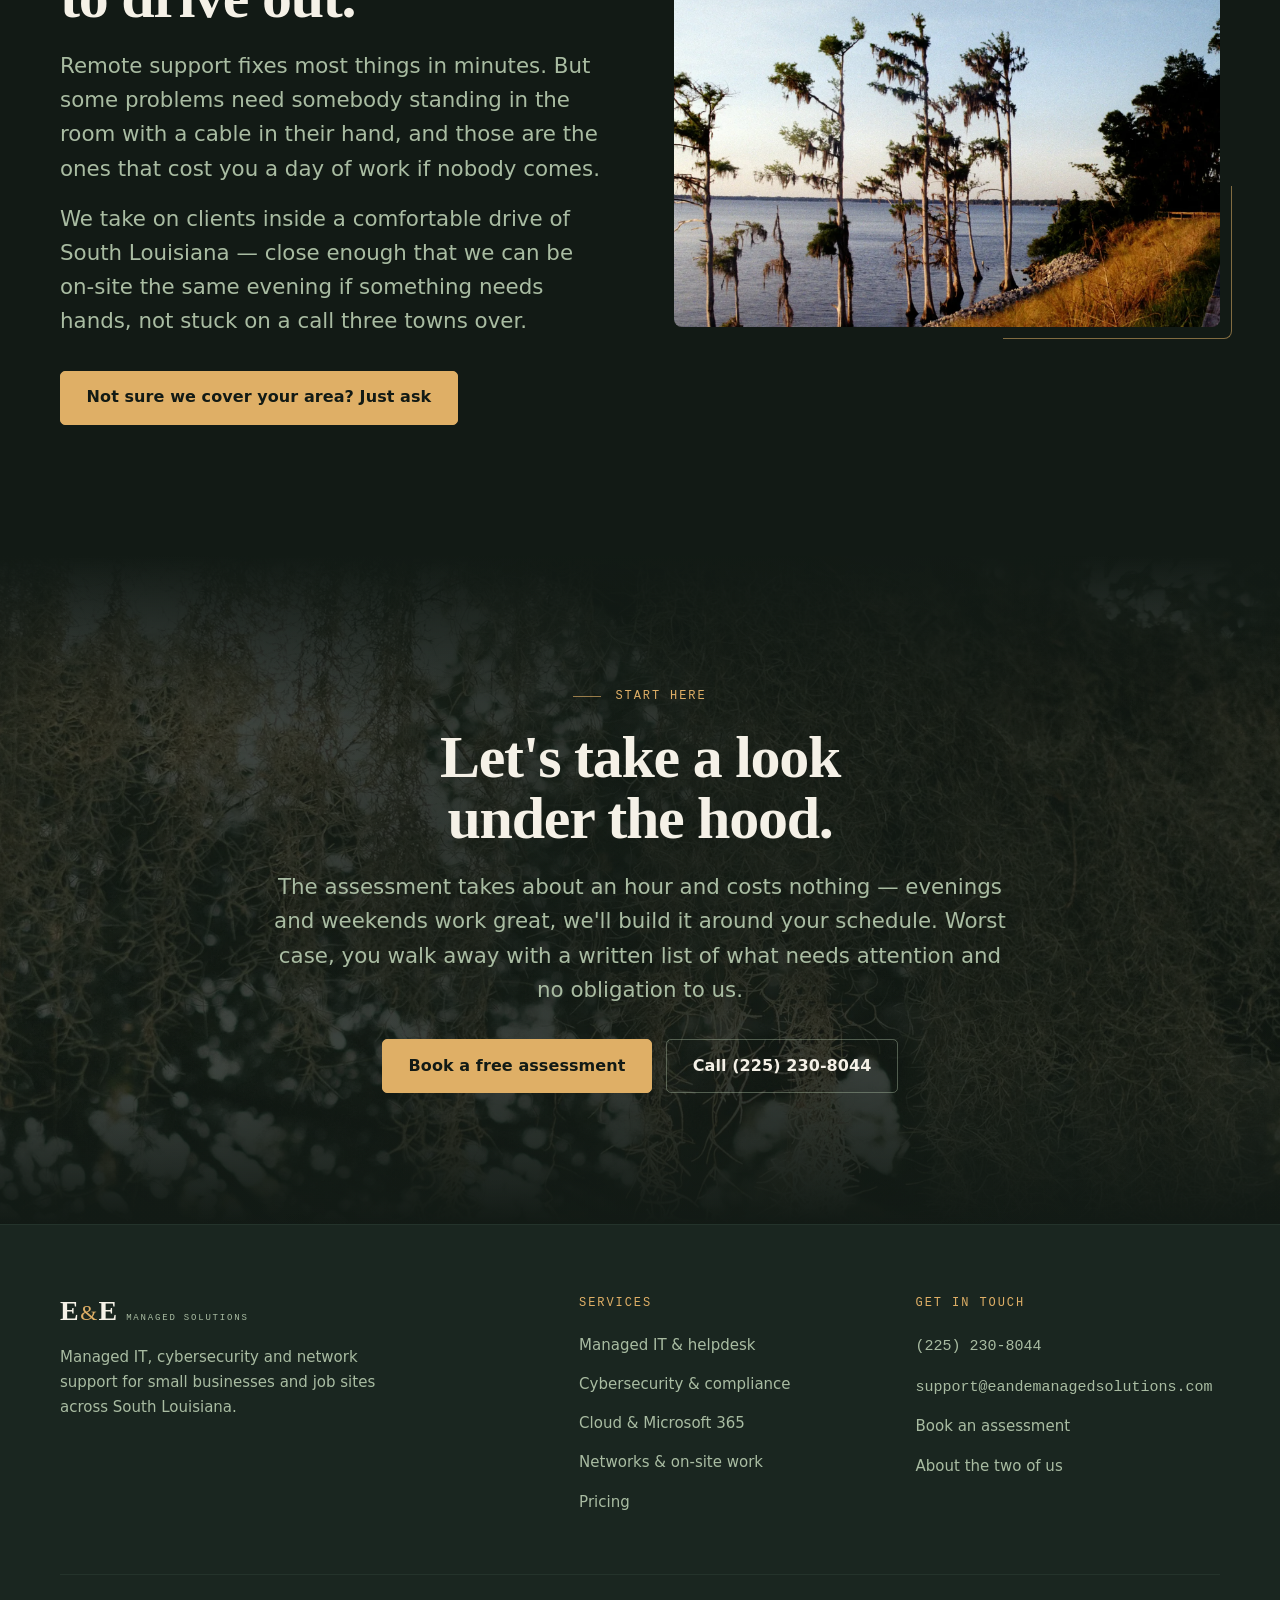
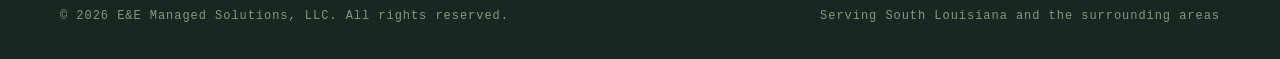
==== commit 164c5777: "Tighten hero, services and security copy; add Ethan Bourque bio Round-two copy edits:  - index.html:" ====
--- a/index.html
+++ b/index.html
@@ -68,7 +68,7 @@
     <div class="hero-inner">
       <p class="eyebrow">Managed IT &middot; Security &middot; Networks</p>
 
-      <h1>When something breaks, you'll know <em>exactly who's coming.</em></h1>
+      <h1>When something breaks, you'll know <em>exactly who to call.</em></h1>
 
       <p class="lead">
         We keep the computers, networks and phones running for small businesses and
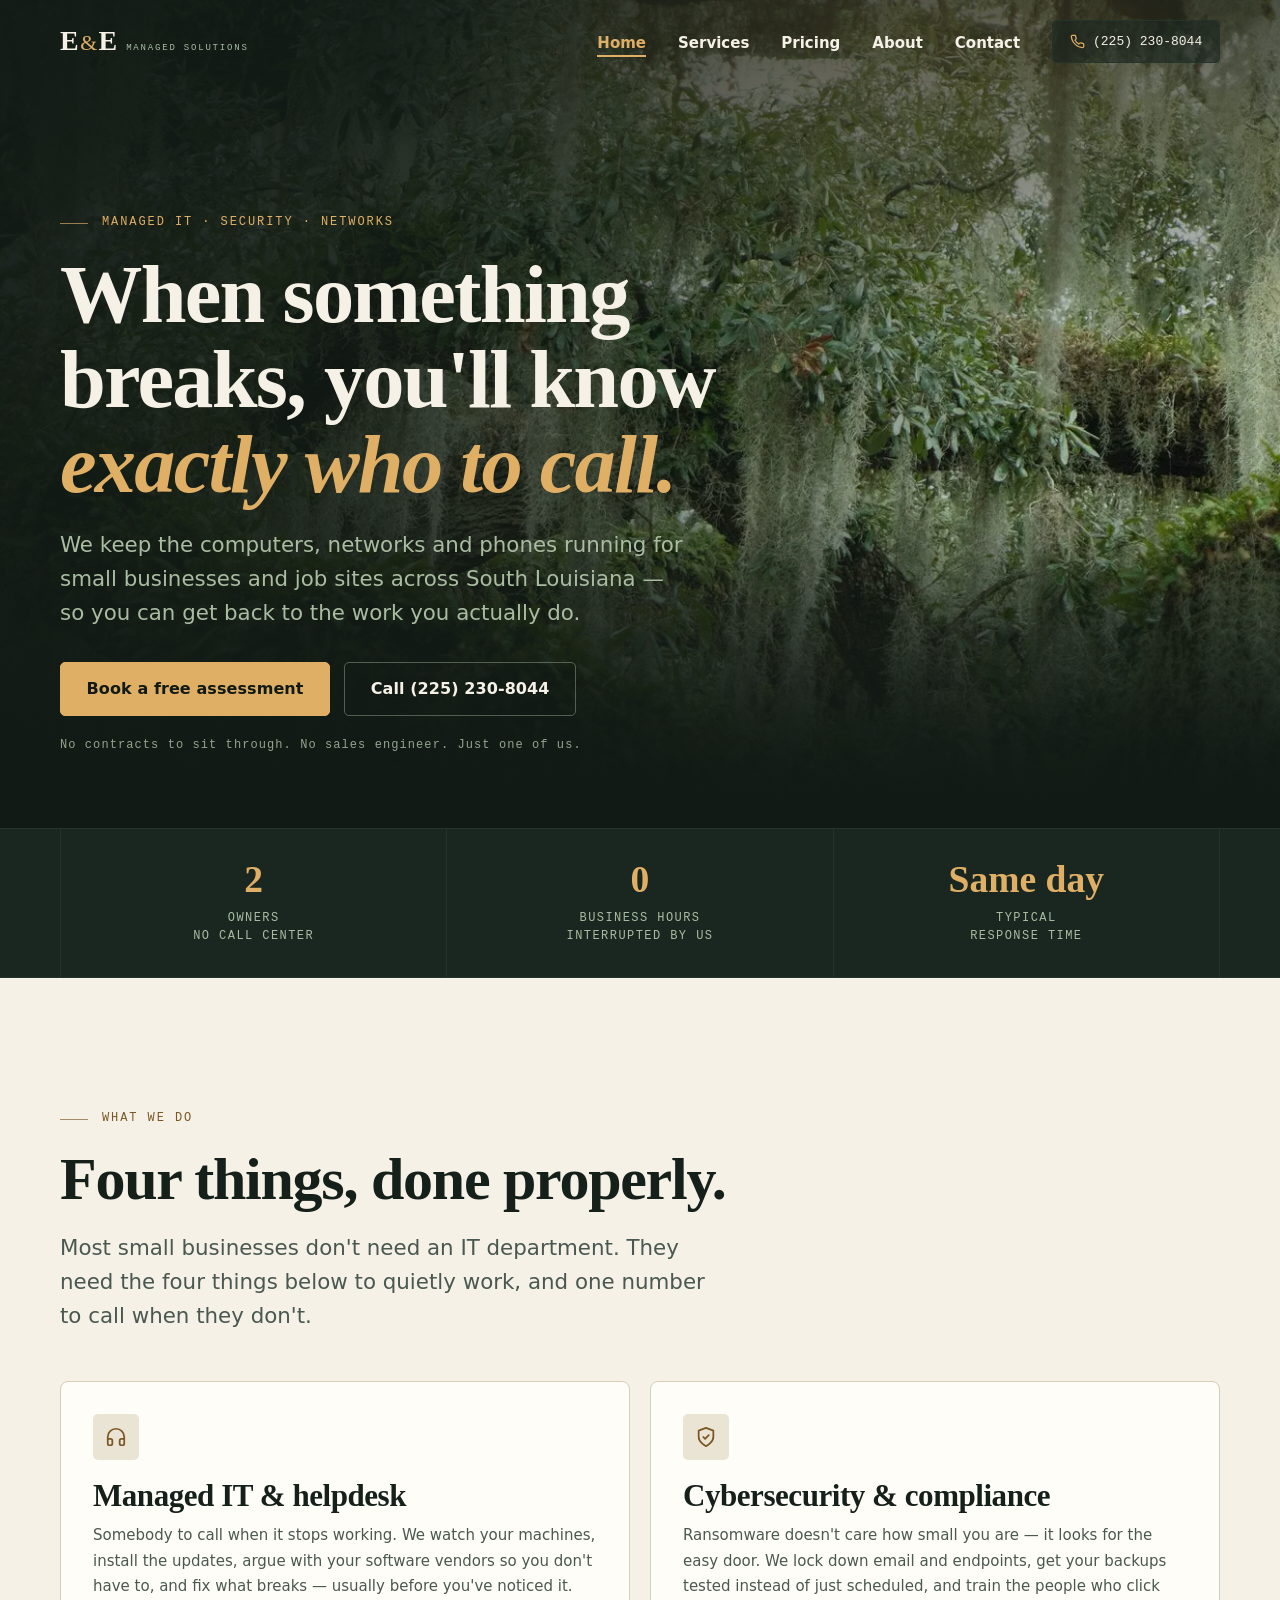
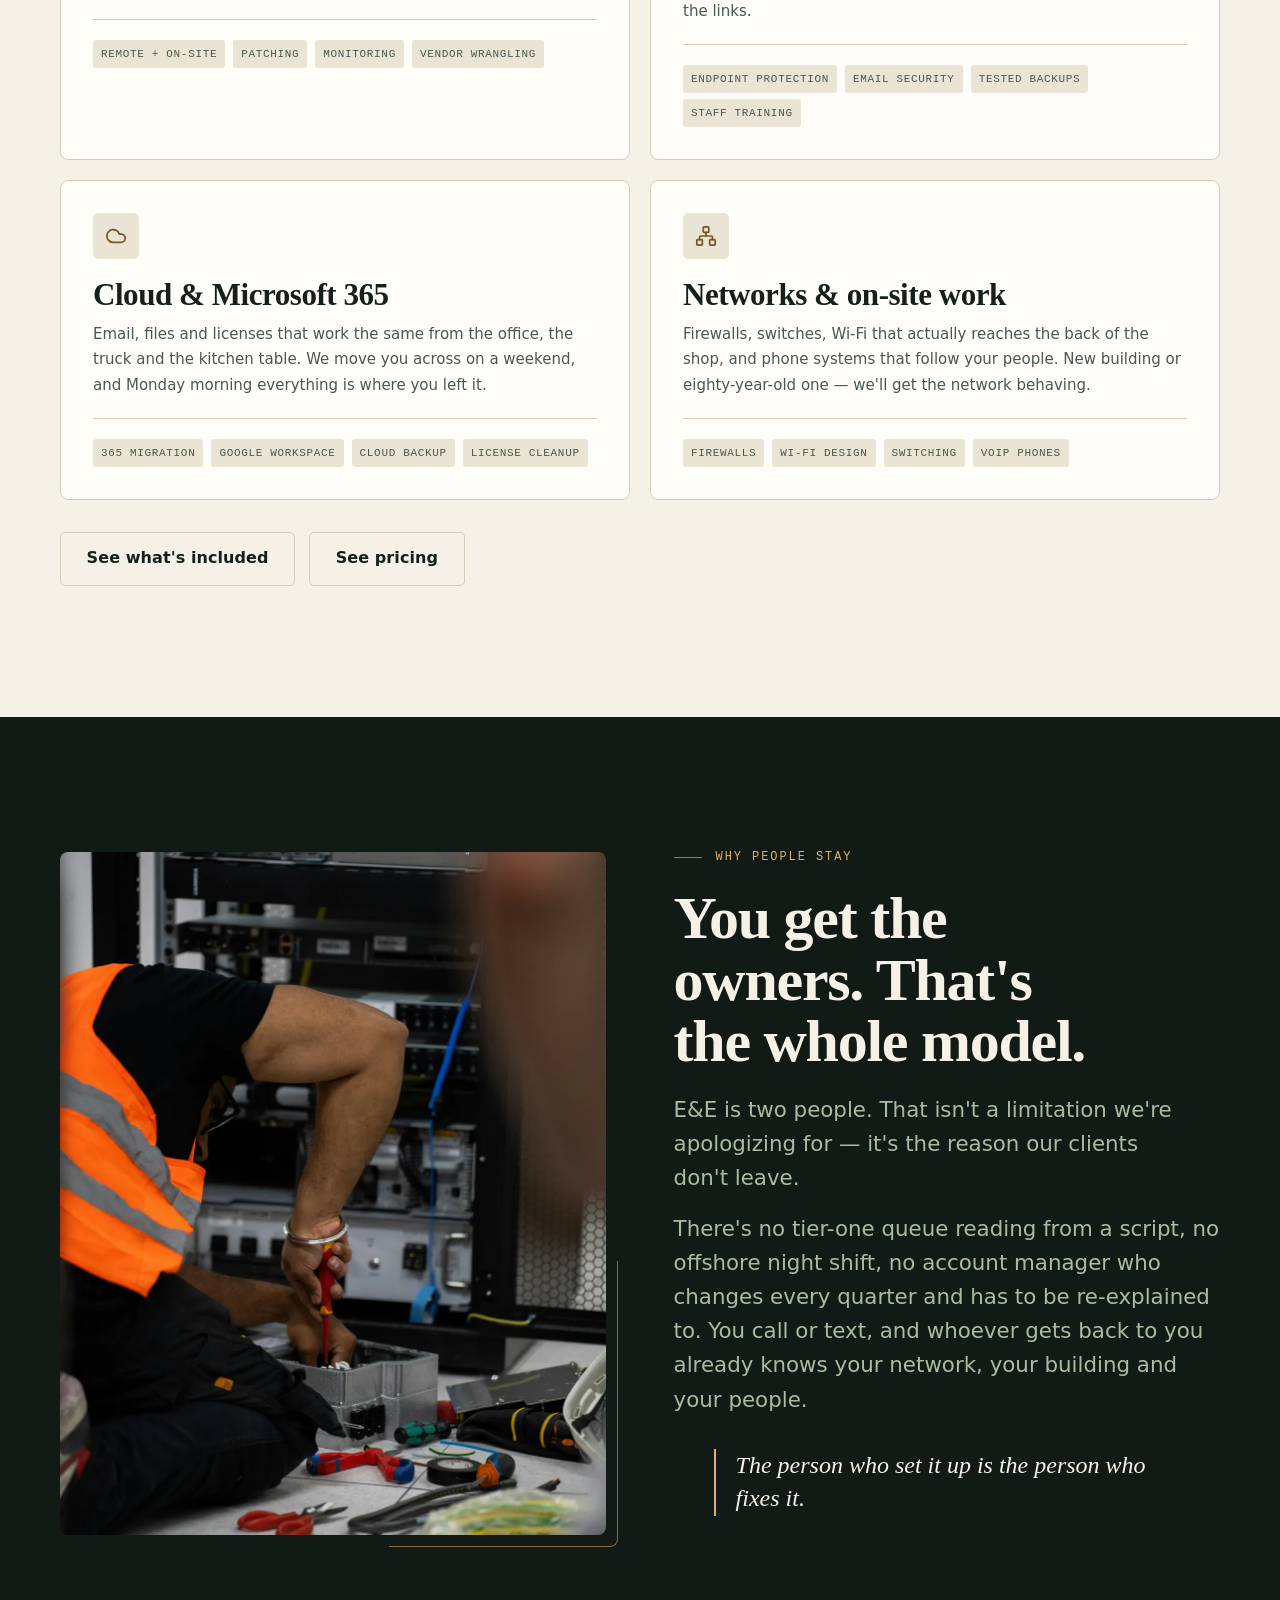
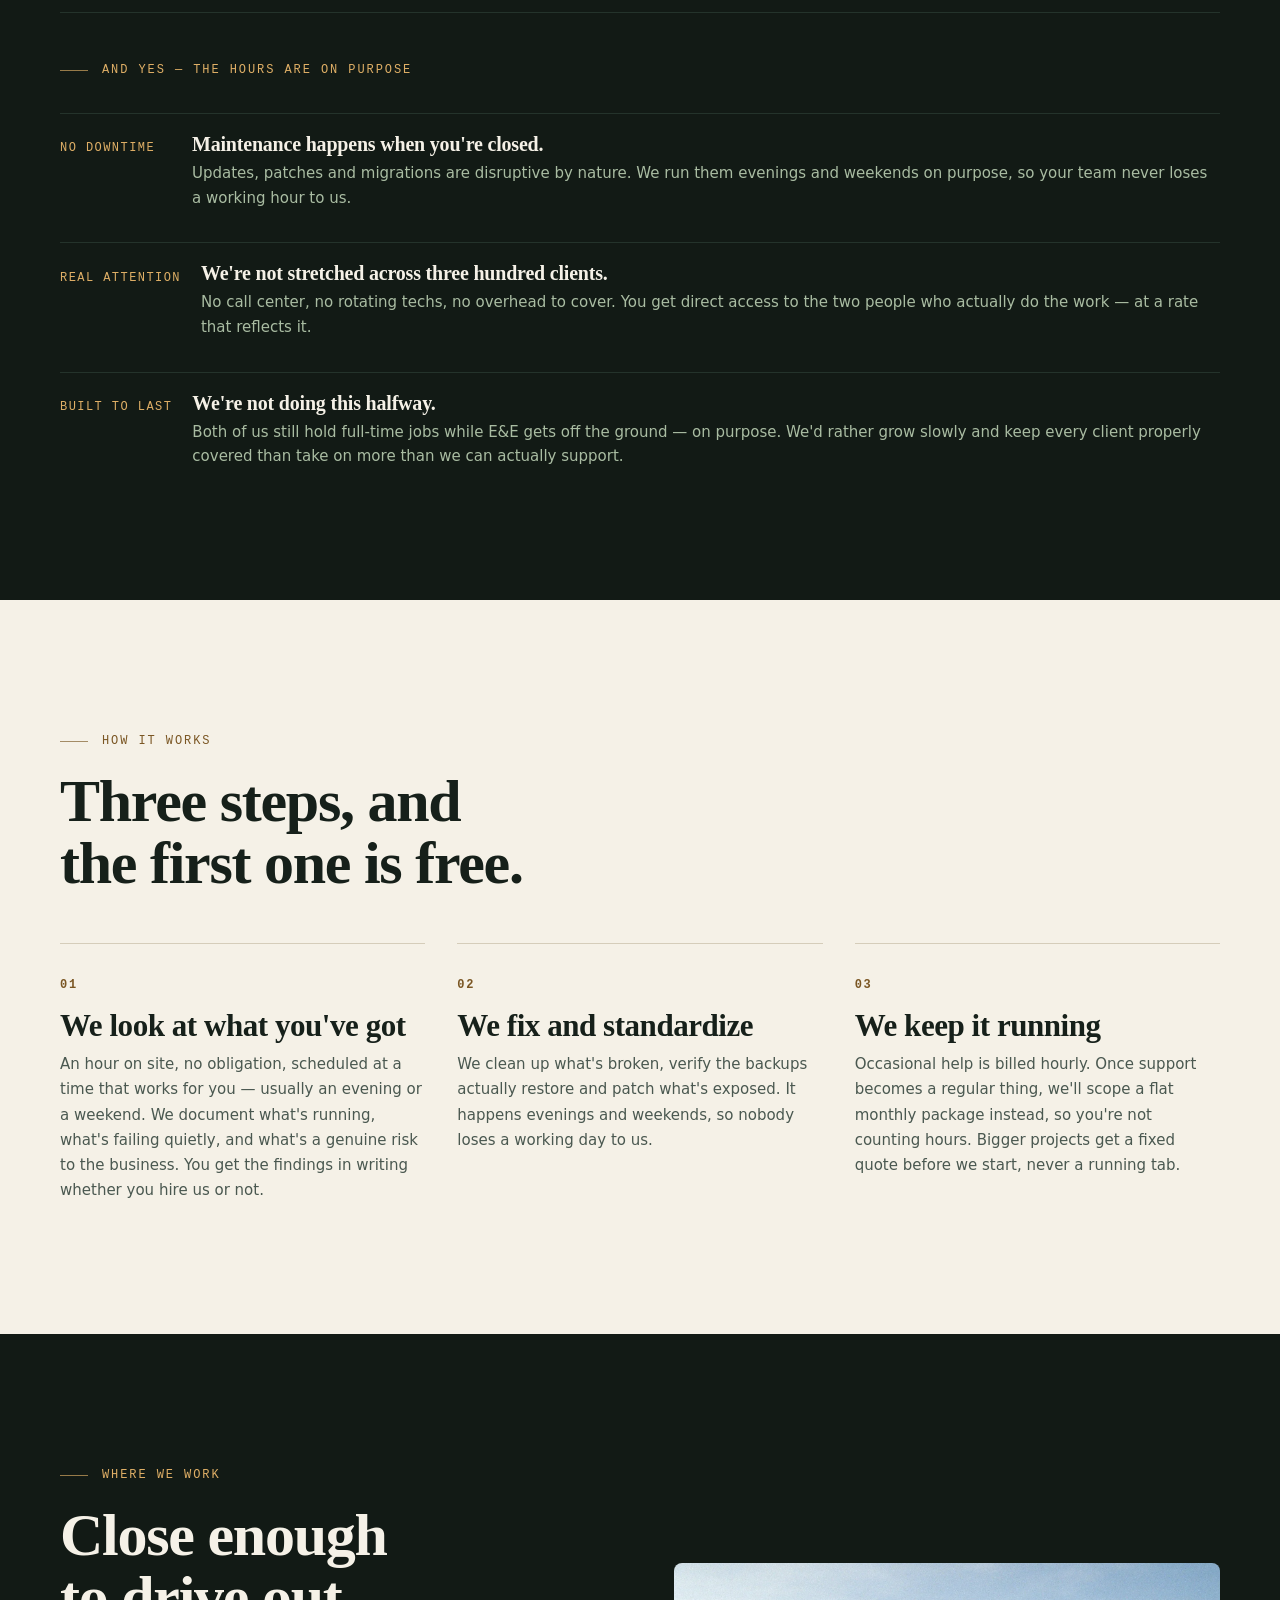
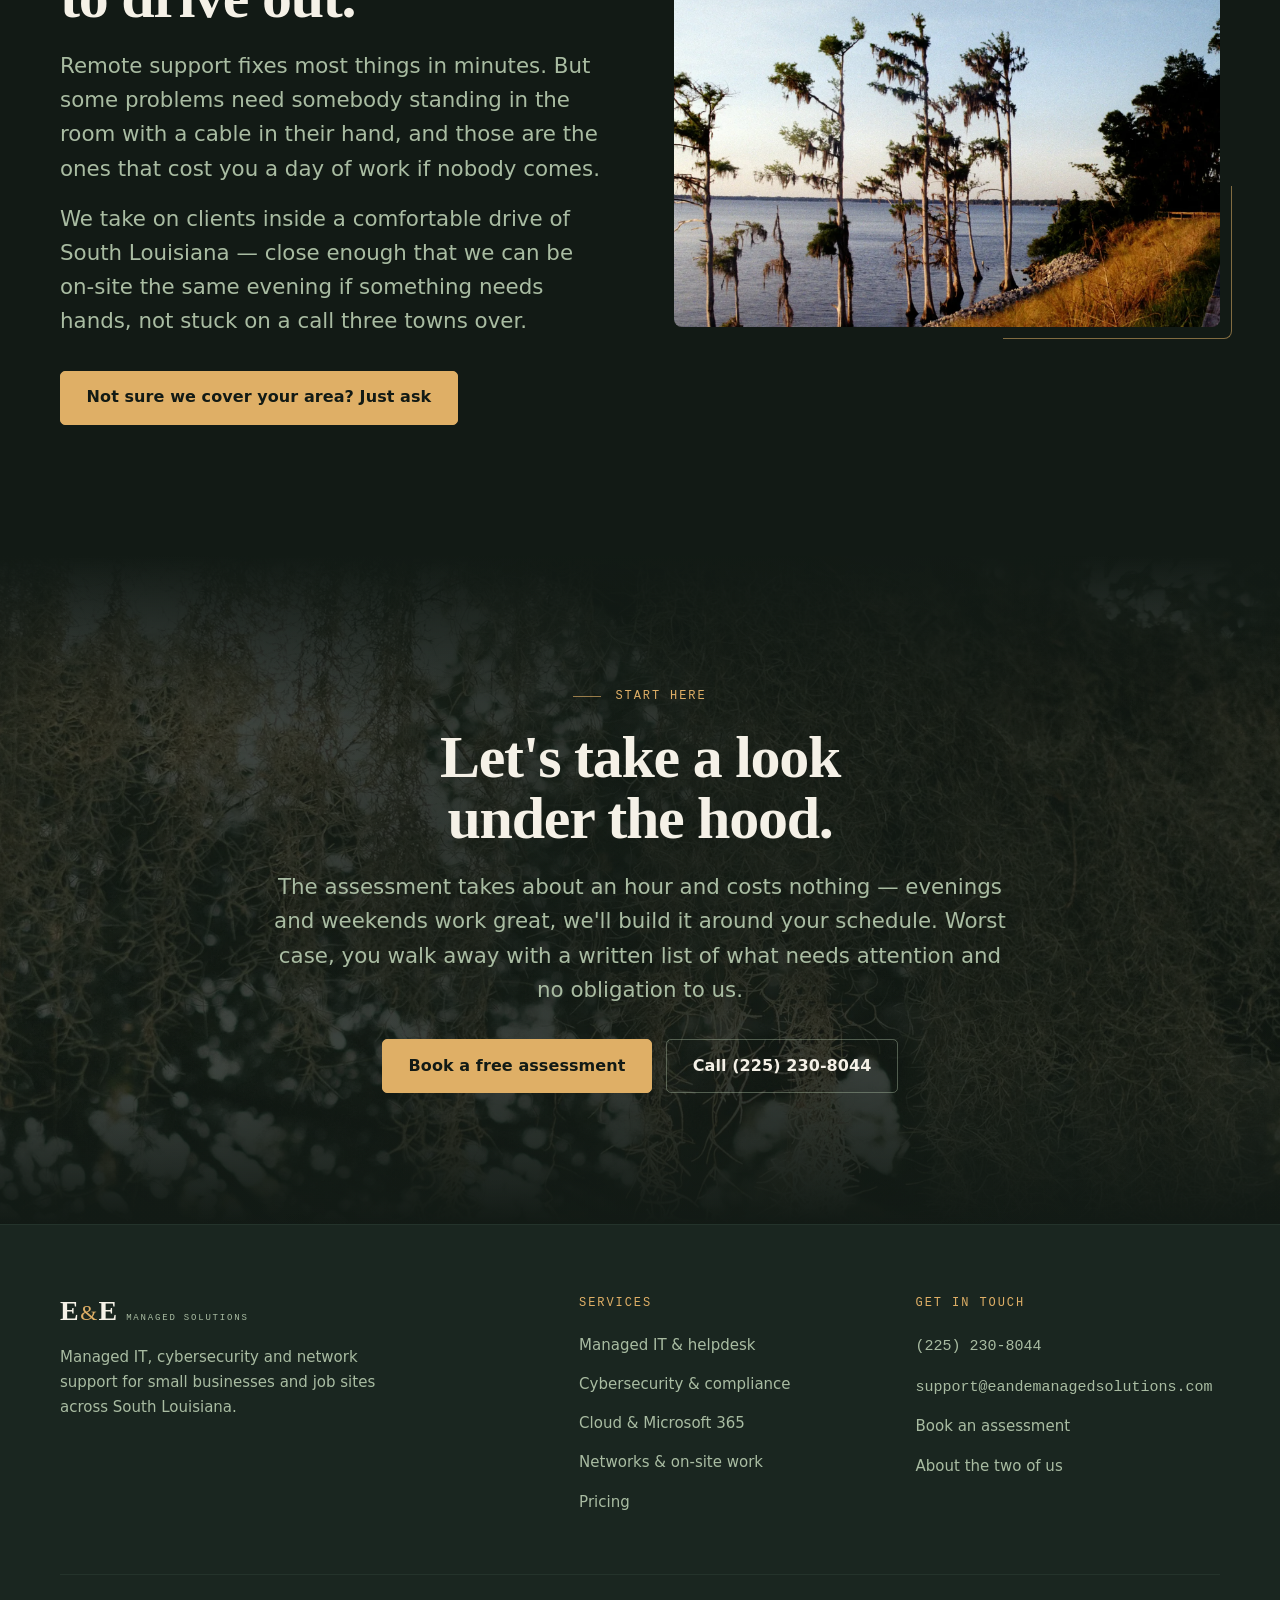
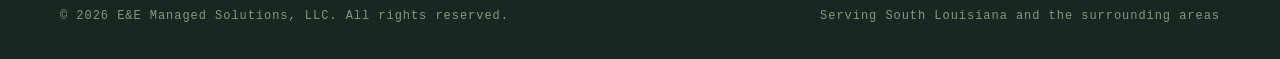
==== commit 0a0b8797: "Unify hourly pricing to $100/hr with half-hour minimum, add Pricing nav link Remote and on-site supp" ====
--- a/index.html
+++ b/index.html
@@ -36,6 +36,7 @@
       <ul class="nav-links">
         <li><a href="./" aria-current="page">Home</a></li>
         <li><a href="services">Services</a></li>
+        <li><a href="services#pricing">Pricing</a></li>
         <li><a href="about">About</a></li>
         <li><a href="contact">Contact</a></li>
       </ul>
